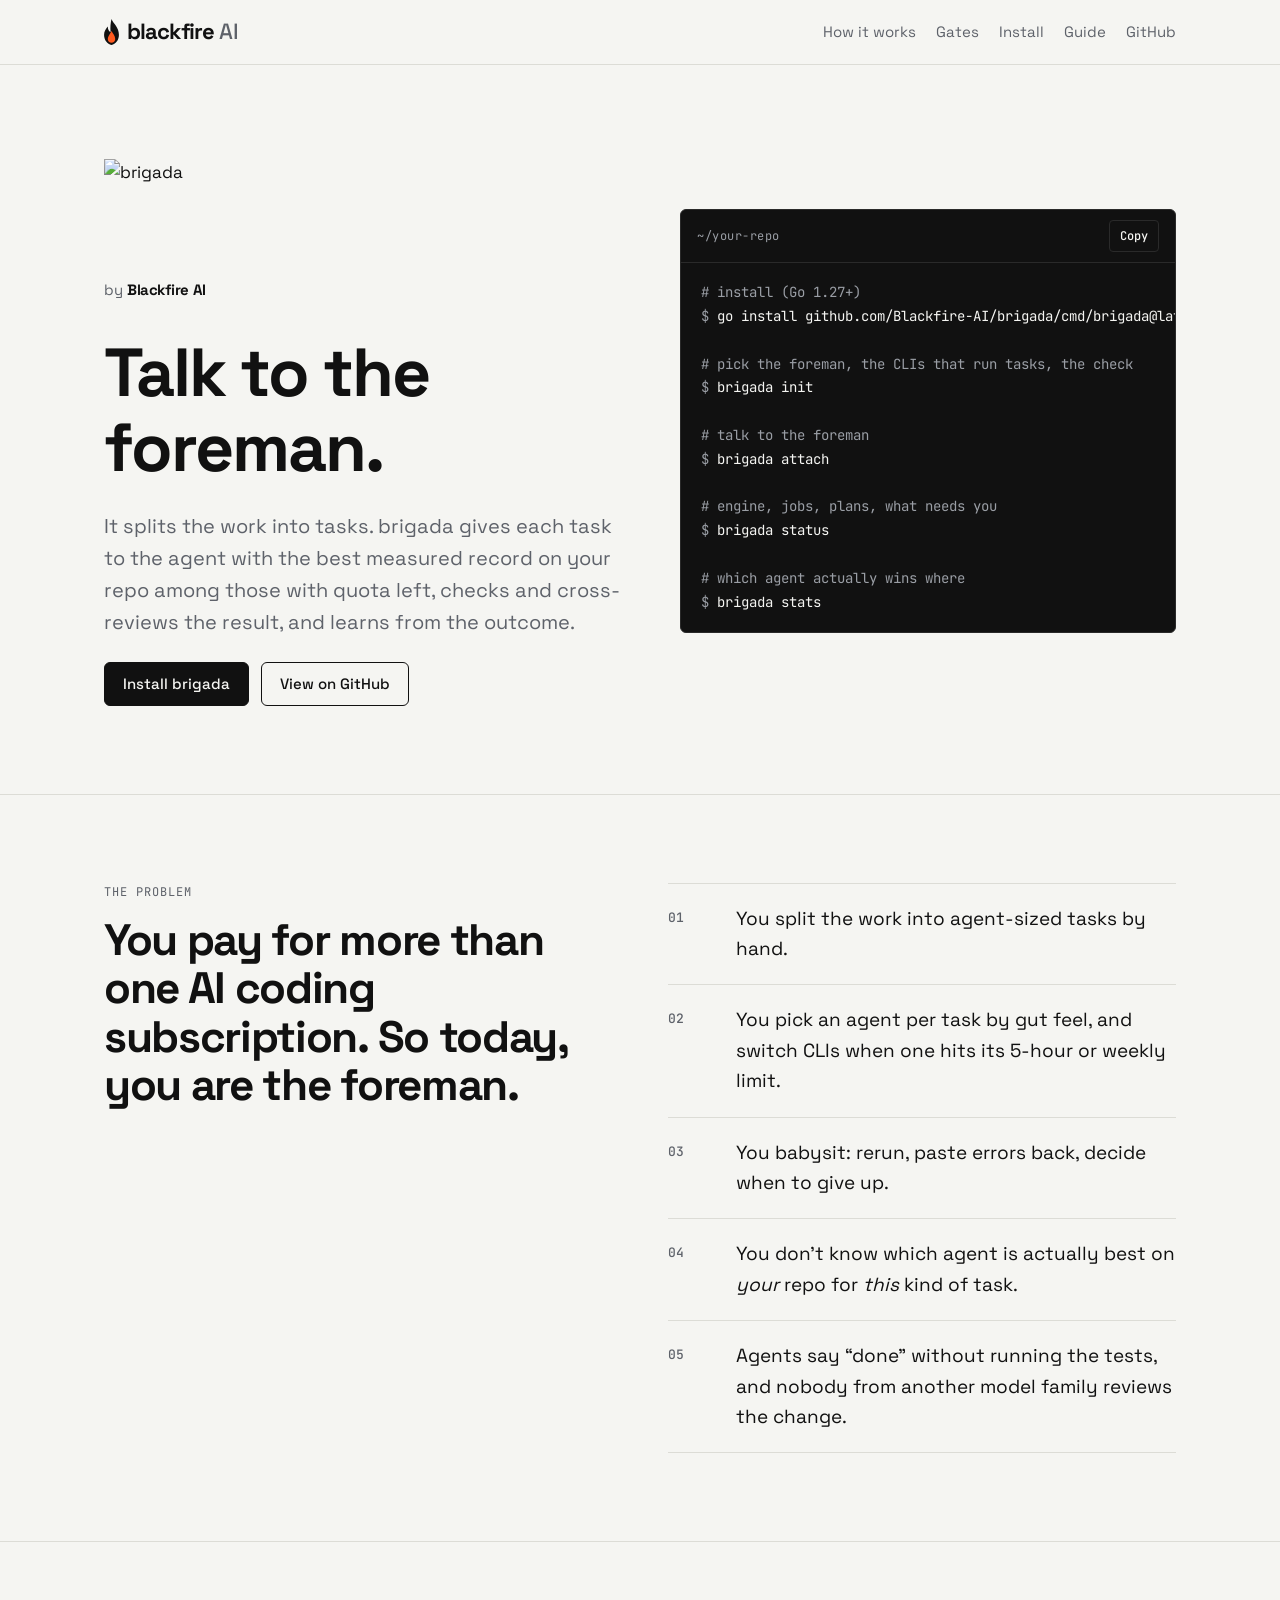
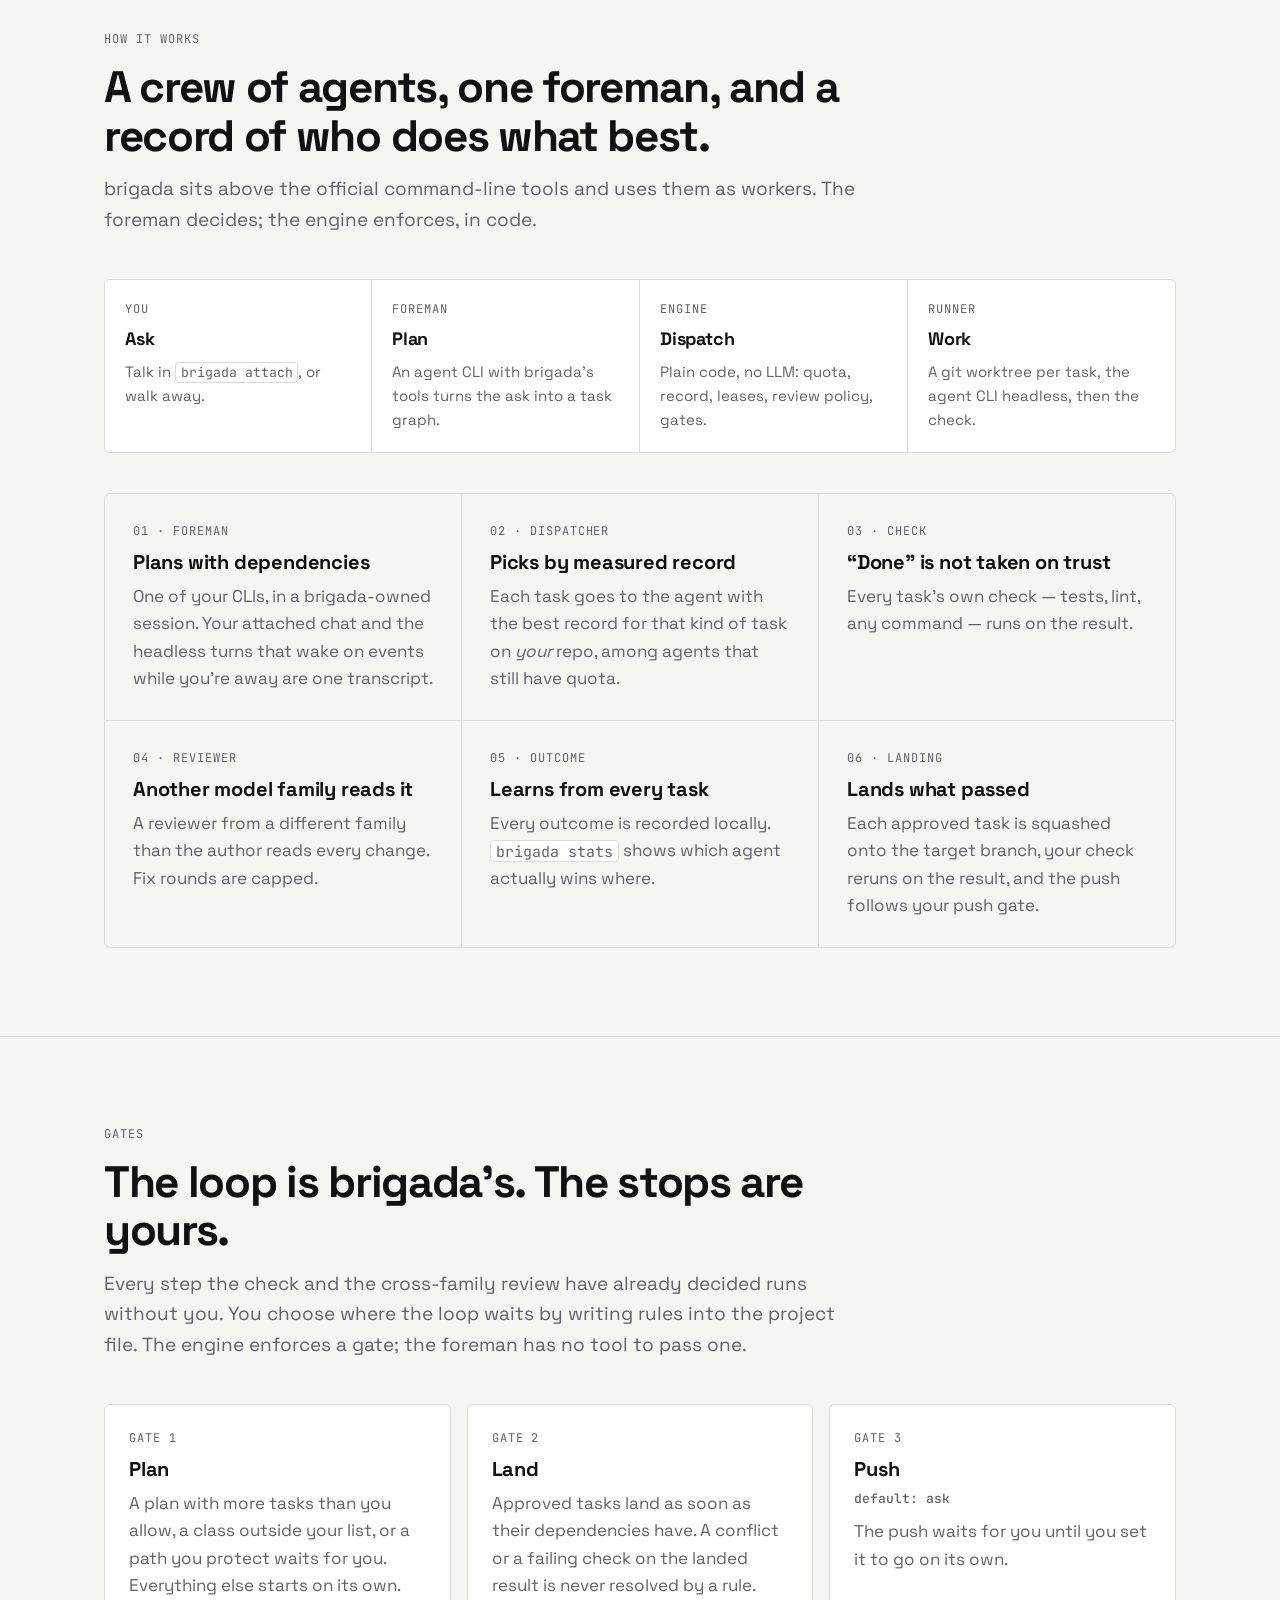
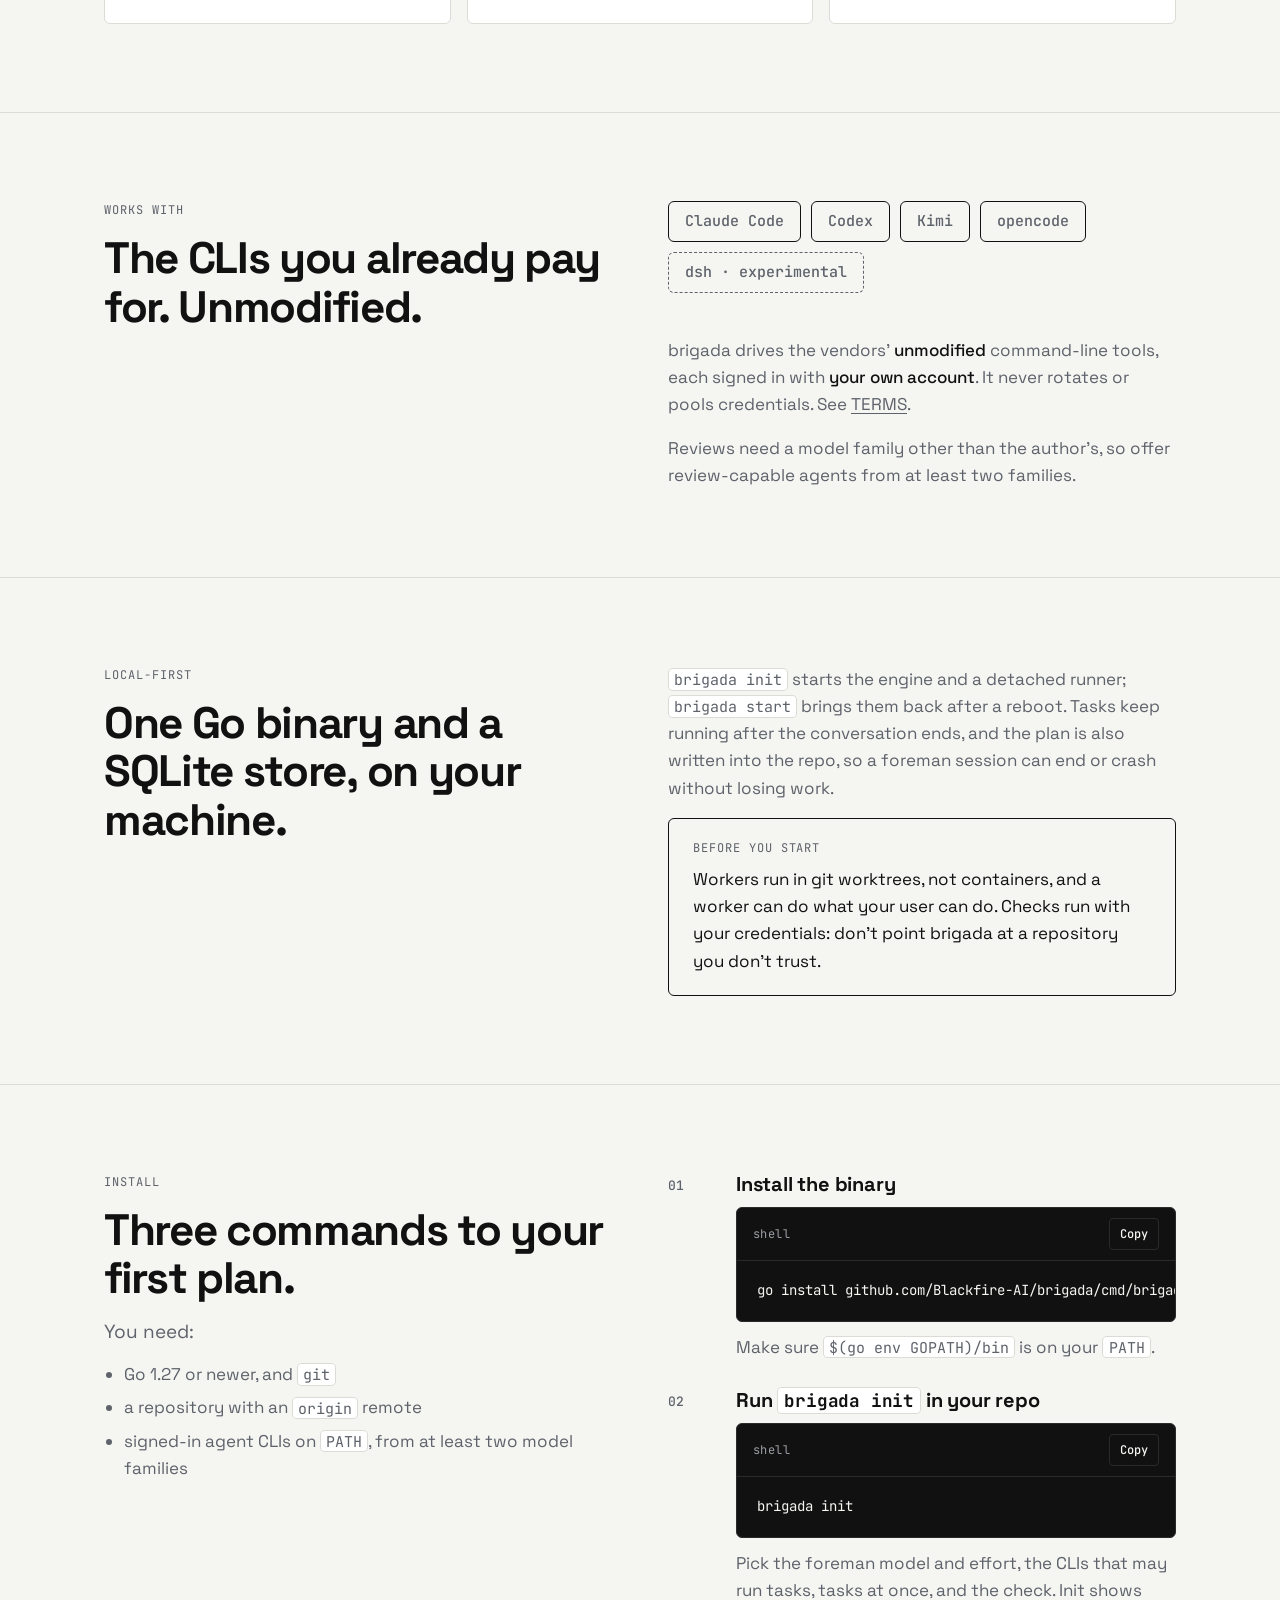
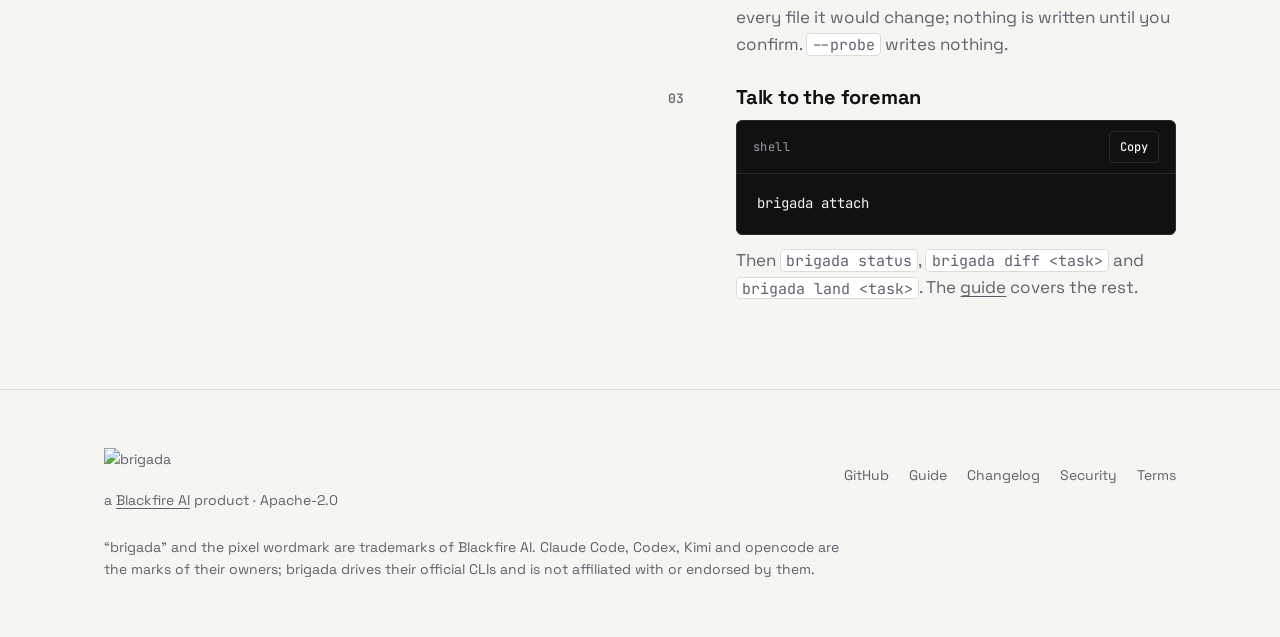
==== brigada/index.html @ 401f6343 "fix: wordmark clear space, shipped-only copy, orange usage notes Co-Authored-By: Claude Opus 5.5 <no" ====
<!doctype html>
<html lang="en">
<head>
<meta charset="utf-8">
<meta name="viewport" content="width=device-width, initial-scale=1">
<title>brigada — talk to the foreman · Blackfire AI</title>
<meta name="description" content="brigada sits above the AI coding CLIs you already pay for. A foreman splits your work into tasks, gives each to the agent with the best record on your repo, checks and cross-reviews the result, and learns from every outcome.">
<link rel="canonical" href="https://blackfire-ai.com/brigada/">
<meta property="og:type" content="website">
<meta property="og:site_name" content="Blackfire AI">
<meta property="og:title" content="brigada — talk to the foreman">
<meta property="og:description" content="One foreman, every AI coding subscription you pay for. Tasks go to the agent with the best measured record on your repo, get checked, cross-reviewed and landed.">
<meta property="og:url" content="https://blackfire-ai.com/brigada/">
<meta name="theme-color" content="#F5F5F2" media="(prefers-color-scheme: light)">
<meta name="theme-color" content="#111111" media="(prefers-color-scheme: dark)">
<link rel="icon" href="/assets/brigada/favicon-32.svg" type="image/svg+xml">
<link rel="apple-touch-icon" href="/assets/brigada/app-icon.svg">
<link rel="preconnect" href="https://fonts.googleapis.com">
<link rel="preconnect" href="https://fonts.gstatic.com" crossorigin>
<link rel="stylesheet" href="https://fonts.googleapis.com/css2?family=JetBrains+Mono:wght@400;500&family=Space+Grotesk:wght@400;500;700&display=swap">
<link rel="stylesheet" href="/assets/site.css">
<link rel="stylesheet" href="/assets/brigada.css">
</head>
<body>
<a class="skip" href="#main">Skip to content</a>

<header class="site-header">
  <div class="wrap">
    <a class="bf-lockup" href="/" aria-label="Blackfire AI home">
      <svg viewBox="16 4 32 56" aria-hidden="true"><path class="flame-body" d="M32 4C36 14 48 22 48 38C48 50 41 58 32 60C23 58 16 50 16 38C16 30 20 25 24 20C24 27 27 31 30 32C29 22 30 12 32 4Z"/><path class="flame-core" d="M32 30C35 36 40 40 40 47C40 52 36.5 55 32 55C27.5 55 24 52 24 47C24 42 28 38 32 30Z"/></svg>
      <span>blackfire <span class="ai">AI</span></span>
    </a>
    <nav class="nav" aria-label="brigada">
      <a class="opt" href="#how">How it works</a>
      <a class="opt" href="#gates">Gates</a>
      <a href="#install">Install</a>
      <a class="opt" href="https://github.com/Blackfire-AI/brigada/blob/main/docs/GUIDE.md">Guide</a>
      <a href="https://github.com/Blackfire-AI/brigada">GitHub</a>
    </nav>
  </div>
</header>

<main id="main">

<section class="hero" aria-labelledby="hero-title">
  <div class="wrap">
    <div class="hero-copy">
      <div class="wordmark">
        <picture>
          <source media="(prefers-color-scheme: dark)" srcset="/assets/brigada/wordmark-on-dark.svg">
          <img src="/assets/brigada/wordmark-on-light.svg" alt="brigada" width="340" height="87">
        </picture>
      </div>
      <a class="endorse" href="/">by <b>Blackfire AI</b></a>
      <h1 id="hero-title">Talk to the foreman.</h1>
      <p class="lead">It splits the work into tasks. brigada gives each task to the agent with the best measured record on your repo among those with quota left, checks and cross-reviews the result, and learns from the outcome.</p>
      <div class="cta">
        <a class="btn btn-solid" href="#install">Install brigada</a>
        <a class="btn" href="https://github.com/Blackfire-AI/brigada">View on GitHub</a>
      </div>
    </div>

    <div class="term" role="group" aria-label="Quick start">
      <div class="term-bar"><span>~/your-repo</span><button class="copy" type="button" data-copy="quickstart">Copy</button></div>
<pre id="quickstart"><span class="c"># install (Go 1.27+)</span>
<span class="p">$ </span>go install github.com/Blackfire-AI/brigada/cmd/brigada@latest

<span class="c"># pick the foreman, the CLIs that run tasks, the check</span>
<span class="p">$ </span>brigada init

<span class="c"># talk to the foreman</span>
<span class="p">$ </span>brigada attach

<span class="c"># engine, jobs, plans, what needs you</span>
<span class="p">$ </span>brigada status

<span class="c"># which agent actually wins where</span>
<span class="p">$ </span>brigada stats</pre>
    </div>
  </div>
</section>

<section class="section" aria-labelledby="pain-title">
  <div class="wrap two">
    <div class="section-head">
      <span class="label">The problem</span>
      <h2 id="pain-title">You pay for more than one AI coding subscription. So today, you are the foreman.</h2>
    </div>
    <ol class="pains">
      <li><span>You split the work into agent-sized tasks by hand.</span></li>
      <li><span>You pick an agent per task by gut feel, and switch CLIs when one hits its 5-hour or weekly limit.</span></li>
      <li><span>You babysit: rerun, paste errors back, decide when to give up.</span></li>
      <li><span>You don’t know which agent is actually best on <em>your</em> repo for <em>this</em> kind of task.</span></li>
      <li><span>Agents say “done” without running the tests, and nobody from another model family reviews the change.</span></li>
    </ol>
  </div>
</section>

<section class="section" id="how" aria-labelledby="how-title">
  <div class="wrap">
    <div class="section-head">
      <span class="label">How it works</span>
      <h2 id="how-title">A crew of agents, one foreman, and a record of who does what best.</h2>
      <p>brigada sits above the official command-line tools and uses them as workers. The foreman decides; the engine enforces, in code.</p>
    </div>

    <div class="flow" aria-label="Architecture">
      <div class="flow-step"><span class="label">You</span><strong>Ask</strong><span>Talk in <code>brigada attach</code>, or walk away.</span></div>
      <div class="flow-step"><span class="label">Foreman</span><strong>Plan</strong><span>An agent CLI with brigada’s tools turns the ask into a task graph.</span></div>
      <div class="flow-step"><span class="label">Engine</span><strong>Dispatch</strong><span>Plain code, no LLM: quota, record, leases, review policy, gates.</span></div>
      <div class="flow-step"><span class="label">Runner</span><strong>Work</strong><span>A git worktree per task, the agent CLI headless, then the check.</span></div>
    </div>

    <div class="grid grid-3">
      <div><span class="label">01 · Foreman</span><h3>Plans with dependencies</h3><p>One of your CLIs, in a brigada-owned session. Your attached chat and the headless turns that wake on events while you’re away are one transcript.</p></div>
      <div><span class="label">02 · Dispatcher</span><h3>Picks by measured record</h3><p>Each task goes to the agent with the best record for that kind of task on <em>your</em> repo, among agents that still have quota.</p></div>
      <div><span class="label">03 · Check</span><h3>“Done” is not taken on trust</h3><p>Every task’s own check — tests, lint, any command — runs on the result.</p></div>
      <div><span class="label">04 · Reviewer</span><h3>Another model family reads it</h3><p>A reviewer from a different family than the author reads every change. Fix rounds are capped.</p></div>
      <div><span class="label">05 · Outcome</span><h3>Learns from every task</h3><p>Every outcome is recorded locally. <code>brigada stats</code> shows which agent actually wins where.</p></div>
      <div><span class="label">06 · Landing</span><h3>Lands what passed</h3><p>Each approved task is squashed onto the target branch, your check reruns on the result, and the push follows your push gate.</p></div>
    </div>
  </div>
</section>

<section class="section" id="gates" aria-labelledby="gates-title">
  <div class="wrap">
    <div class="section-head">
      <span class="label">Gates</span>
      <h2 id="gates-title">The loop is brigada’s. The stops are yours.</h2>
      <p>Every step the check and the cross-family review have already decided runs without you. You choose where the loop waits by writing rules into the project file. The engine enforces a gate; the foreman has no tool to pass one.</p>
    </div>
    <div class="gates">
      <div class="gate"><span class="label">Gate 1</span><h3>Plan</h3><p>A plan with more tasks than you allow, a class outside your list, or a path you protect waits for you. Everything else starts on its own.</p></div>
      <div class="gate"><span class="label">Gate 2</span><h3>Land</h3><p>Approved tasks land as soon as their dependencies have. A conflict or a failing check on the landed result is never resolved by a rule.</p></div>
      <div class="gate"><span class="label">Gate 3</span><h3>Push</h3><p class="default">default: ask</p><p>The push waits for you until you set it to go on its own.</p></div>
    </div>
  </div>
</section>

<section class="section" aria-labelledby="clis-title">
  <div class="wrap two">
    <div class="section-head" style="margin-bottom:0">
      <span class="label">Works with</span>
      <h2 id="clis-title">The CLIs you already pay for. Unmodified.</h2>
    </div>
    <div class="prose">
      <ul class="clis" aria-label="Supported CLIs">
        <li>Claude Code</li>
        <li>Codex</li>
        <li>Kimi</li>
        <li>opencode</li>
        <li class="exp">dsh · experimental</li>
      </ul>
      <p>brigada drives the vendors’ <strong>unmodified</strong> command-line tools, each signed in with <strong>your own account</strong>. It never rotates or pools credentials. See <a href="https://github.com/Blackfire-AI/brigada/blob/main/docs/TERMS.md">TERMS</a>.</p>
      <p>Reviews need a model family other than the author’s, so offer review-capable agents from at least two families.</p>
    </div>
  </div>
</section>

<section class="section" aria-labelledby="local-title">
  <div class="wrap two">
    <div class="section-head" style="margin-bottom:0">
      <span class="label">Local-first</span>
      <h2 id="local-title">One Go binary and a SQLite store, on your machine.</h2>
    </div>
    <div class="prose">
      <p><code>brigada init</code> starts the engine and a detached runner; <code>brigada start</code> brings them back after a reboot. Tasks keep running after the conversation ends, and the plan is also written into the repo, so a foreman session can end or crash without losing work.</p>
      <div class="notice" role="note">
        <span class="label">Before you start</span>
        <p>Workers run in git worktrees, not containers, and a worker can do what your user can do. Checks run with your credentials: don’t point brigada at a repository you don’t trust.</p>
      </div>
    </div>
  </div>
</section>

<section class="section" id="install" aria-labelledby="install-title">
  <div class="wrap two">
    <div class="section-head" style="margin-bottom:0">
      <span class="label">Install</span>
      <h2 id="install-title">Three commands to your first plan.</h2>
      <p>You need:</p>
      <ul class="reqs">
        <li>Go 1.27 or newer, and <code>git</code></li>
        <li>a repository with an <code>origin</code> remote</li>
        <li>signed-in agent CLIs on <code>PATH</code>, from at least two model families</li>
      </ul>
    </div>

    <div class="steps">
      <div class="step"><div>
        <h3>Install the binary</h3>
        <div class="term">
          <div class="term-bar"><span>shell</span><button class="copy" type="button" data-copy="s1">Copy</button></div>
<pre id="s1">go install github.com/Blackfire-AI/brigada/cmd/brigada@latest</pre>
        </div>
        <p>Make sure <code>$(go env GOPATH)/bin</code> is on your <code>PATH</code>.</p>
      </div></div>

      <div class="step"><div>
        <h3>Run <code>brigada init</code> in your repo</h3>
        <div class="term">
          <div class="term-bar"><span>shell</span><button class="copy" type="button" data-copy="s2">Copy</button></div>
<pre id="s2">brigada init</pre>
        </div>
        <p>Pick the foreman model and effort, the CLIs that may run tasks, tasks at once, and the check. Init shows every file it would change; nothing is written until you confirm. <code>--probe</code> writes nothing.</p>
      </div></div>

      <div class="step"><div>
        <h3>Talk to the foreman</h3>
        <div class="term">
          <div class="term-bar"><span>shell</span><button class="copy" type="button" data-copy="s3">Copy</button></div>
<pre id="s3">brigada attach</pre>
        </div>
        <p>Then <code>brigada status</code>, <code>brigada diff &lt;task&gt;</code> and <code>brigada land &lt;task&gt;</code>. The <a href="https://github.com/Blackfire-AI/brigada/blob/main/docs/GUIDE.md">guide</a> covers the rest.</p>
      </div></div>
    </div>
  </div>
</section>

</main>

<footer class="site-footer">
  <div class="wrap">
    <div class="footer-row">
      <div class="footer-mark">
        <picture>
          <source media="(prefers-color-scheme: dark)" srcset="/assets/brigada/wordmark-on-dark.svg">
          <img src="/assets/brigada/wordmark-on-light.svg" alt="brigada" width="120" height="31">
        </picture>
        <span>a <a href="/">Blackfire AI</a> product · Apache-2.0</span>
      </div>
      <nav class="footer-links" aria-label="Footer">
        <a href="https://github.com/Blackfire-AI/brigada">GitHub</a>
        <a href="https://github.com/Blackfire-AI/brigada/blob/main/docs/GUIDE.md">Guide</a>
        <a href="https://github.com/Blackfire-AI/brigada/blob/main/CHANGELOG.md">Changelog</a>
        <a href="https://github.com/Blackfire-AI/brigada/blob/main/SECURITY.md">Security</a>
        <a href="https://github.com/Blackfire-AI/brigada/blob/main/docs/TERMS.md">Terms</a>
      </nav>
    </div>
    <p class="fine">“brigada” and the pixel wordmark are trademarks of Blackfire AI. Claude Code, Codex, Kimi and opencode are the marks of their owners; brigada drives their official CLIs and is not affiliated with or endorsed by them.</p>
  </div>
</footer>

<script src="/assets/site.js" defer></script>
</body>
</html>
---- assets/site.css ----
/* Blackfire AI site. Palette from the brigada brand tokens (docs/brand/tokens.json
   in Blackfire-AI/brigada): Ink, Paper, Hi-vis, Steel. Hi-vis appears only in the
   brigada foreman cell and the core of the Blackfire flame; never as an accent. */

:root {
  --ink: #111111;
  --paper: #F5F5F2;
  --hivis: #FF5A1F;
  --steel: #5E626A;

  --bg: var(--paper);
  --surface: #FFFFFF;
  --fg: var(--ink);
  --muted: var(--steel);
  --line: #DCDCD6;
  --term-bg: #111111;
  --term-fg: #F5F5F2;
  --term-muted: #9A9EA5;
  --term-line: #2A2A2A;

  --sans: "Space Grotesk", system-ui, -apple-system, "Segoe UI", sans-serif;
  --mono: "JetBrains Mono", ui-monospace, SFMono-Regular, Menlo, monospace;
  --wrap: 1120px;
  --gutter: 24px;
  --r: 6px;

  color-scheme: light dark;
}

@media (prefers-color-scheme: dark) {
  :root {
    --bg: #111111;
    --surface: #191919;
    --fg: #F5F5F2;
    --muted: #A3A7AE;
    --line: #2C2C2C;
    --term-bg: #0A0A0A;
    --term-line: #2C2C2C;
  }
}

*, *::before, *::after { box-sizing: border-box; }

html { -webkit-text-size-adjust: 100%; scroll-behavior: smooth; }
@media (prefers-reduced-motion: reduce) { html { scroll-behavior: auto; } }

body {
  margin: 0;
  background: var(--bg);
  color: var(--fg);
  font: 400 17px/1.6 var(--sans);
  -webkit-font-smoothing: antialiased;
}

img, svg { display: block; max-width: 100%; }

a { color: inherit; text-underline-offset: 3px; text-decoration-thickness: 1px; }
a:hover { text-decoration-thickness: 2px; }

:focus-visible { outline: 2px solid var(--fg); outline-offset: 3px; border-radius: 2px; }

code, pre, kbd { font-family: var(--mono); font-size: 0.88em; }
:not(pre) > code {
  background: var(--surface);
  border: 1px solid var(--line);
  border-radius: 4px;
  padding: 0.05em 0.35em;
}

h1, h2, h3 { line-height: 1.1; letter-spacing: -0.03em; margin: 0; font-weight: 700; }
h1 { font-size: clamp(40px, 6vw, 68px); }
h2 { font-size: clamp(30px, 4vw, 44px); }
h3 { font-size: 20px; letter-spacing: -0.01em; }
p { margin: 0; }

.wrap { max-width: var(--wrap); margin: 0 auto; padding: 0 var(--gutter); }

.skip {
  position: absolute; left: -9999px; top: 8px;
  background: var(--fg); color: var(--bg); padding: 8px 12px; z-index: 10;
}
.skip:focus { left: 8px; }

.label {
  font-family: var(--mono);
  font-size: 12px;
  letter-spacing: 0.08em;
  text-transform: uppercase;
  color: var(--muted);
}

/* Header */

.site-header { border-bottom: 1px solid var(--line); }
.site-header .wrap {
  display: flex; align-items: center; justify-content: space-between;
  gap: 16px; min-height: 64px; flex-wrap: wrap;
}

.bf-lockup {
  display: inline-flex; align-items: center; gap: 8px;
  text-decoration: none; font-weight: 700; font-size: 22px; letter-spacing: -0.04em;
  min-height: 44px;
}
.bf-lockup svg { width: 15px; height: 26px; flex: none; }
.bf-lockup .ai { font-weight: 500; color: var(--muted); letter-spacing: -0.01em; }

.flame-body { fill: currentColor; }
.flame-core { fill: var(--hivis); }

.nav { display: flex; gap: 4px 20px; flex-wrap: wrap; align-items: center; font-size: 15px; }
.nav a { text-decoration: none; color: var(--muted); padding: 10px 0; }
.nav a:hover { color: var(--fg); text-decoration: underline; }
@media (max-width: 600px) { .nav a.opt { display: none; } .nav { gap: 4px 16px; } }

/* Buttons */

.btn {
  display: inline-flex; align-items: center; justify-content: center; gap: 8px;
  min-height: 44px; padding: 0 18px;
  border-radius: var(--r); border: 1px solid var(--fg);
  font: 500 15px/1 var(--sans); text-decoration: none; cursor: pointer;
  background: transparent; color: var(--fg);
}
.btn:hover { text-decoration: none; background: var(--surface); }
.btn-solid { background: var(--fg); color: var(--bg); }
.btn-solid:hover { background: var(--fg); opacity: 0.88; }
.btn svg { width: 18px; height: 18px; }

/* Sections */

.section { padding: 88px 0; border-top: 1px solid var(--line); }
.section-head { display: grid; gap: 14px; max-width: 760px; margin-bottom: 44px; }
.section-head p { color: var(--muted); font-size: 19px; }

.grid { display: grid; gap: 1px; background: var(--line); border: 1px solid var(--line); border-radius: var(--r); overflow: hidden; }
.grid > * { background: var(--bg); padding: 28px; display: grid; gap: 10px; align-content: start; }
.grid-2 { grid-template-columns: repeat(2, 1fr); }
.grid-3 { grid-template-columns: repeat(3, 1fr); }
.grid p { color: var(--muted); }
@media (max-width: 860px) { .grid-3 { grid-template-columns: 1fr 1fr; } }
@media (max-width: 600px) { .grid-2, .grid-3 { grid-template-columns: 1fr; } }

/* Terminal */

.term {
  background: var(--term-bg); color: var(--term-fg);
  border: 1px solid var(--term-line); border-radius: var(--r);
  font-family: var(--mono); font-size: 14px; line-height: 1.7;
  overflow: hidden; min-width: 0;
}
.term-bar {
  display: flex; align-items: center; justify-content: space-between; gap: 12px;
  padding: 10px 16px; border-bottom: 1px solid var(--term-line);
  color: var(--term-muted); font-size: 12px; letter-spacing: 0.04em;
}
.term pre { margin: 0; padding: 18px 20px; overflow-x: auto; font-size: inherit; }
.term .c { color: var(--term-muted); }
.term .p { color: var(--term-muted); user-select: none; }

.copy {
  font: 500 12px/1 var(--mono); color: var(--term-fg);
  background: transparent; border: 1px solid var(--term-line); border-radius: 4px;
  min-height: 32px; padding: 0 10px; cursor: pointer;
}
.copy:hover { border-color: var(--term-muted); }

/* Footer */

.site-footer { border-top: 1px solid var(--line); padding: 48px 0 56px; color: var(--muted); font-size: 14px; }
.site-footer .wrap { display: grid; gap: 24px; }
.footer-row { display: flex; flex-wrap: wrap; gap: 12px 28px; align-items: center; justify-content: space-between; }
.footer-links { display: flex; flex-wrap: wrap; gap: 4px 20px; }
.footer-links a { text-decoration: none; padding: 8px 0; }
.footer-links a:hover { color: var(--fg); text-decoration: underline; }
.fine { max-width: 760px; }
---- assets/brigada.css ----
/* /brigada/ page. The wordmark SVGs are the brand files, unmodified. */

.hero { padding: 72px 0 88px; }
.hero .wrap { display: grid; grid-template-columns: 1.05fr 1fr; gap: 56px; align-items: center; }
@media (max-width: 920px) { .hero .wrap { grid-template-columns: 1fr; gap: 44px; } }

.hero-copy { display: grid; gap: 24px; min-width: 0; }
.hero-copy .lead { font-size: 20px; color: var(--muted); max-width: 560px; }

/* Clear space around the wordmark: two cells on every side (README, Usage). */
.wordmark { padding: 22px 0; }
.wordmark img { width: 340px; height: auto; }
@media (max-width: 420px) { .wordmark img { width: 260px; } }

/* Endorsed lockup: typeset "by Blackfire AI" set apart from the pixel wordmark. */
.endorse {
  justify-self: start; margin-top: -24px; padding: 10px 0;
  font-size: 15px; color: var(--muted); text-decoration: none;
}
.endorse b { color: var(--fg); font-weight: 700; letter-spacing: -0.03em; }
.endorse:hover b { text-decoration: underline; }

.cta { display: flex; flex-wrap: wrap; gap: 12px; }

/* Pain list */

.pains { list-style: none; margin: 0; padding: 0; counter-reset: pain; display: grid; gap: 0; border-top: 1px solid var(--line); }
.pains li {
  counter-increment: pain; display: grid; grid-template-columns: 56px 1fr; gap: 12px;
  padding: 20px 0; border-bottom: 1px solid var(--line); font-size: 19px;
}
.pains li::before { content: "0" counter(pain); font: 500 13px/2.1 var(--mono); color: var(--muted); }

/* Architecture strip */

.flow { display: grid; grid-template-columns: repeat(4, 1fr); gap: 0; margin-bottom: 40px; }
.flow-step {
  border: 1px solid var(--line); background: var(--surface); padding: 20px; display: grid; gap: 6px; align-content: start;
}
.flow-step + .flow-step { border-left: 0; }
.flow-step:first-child { border-radius: var(--r) 0 0 var(--r); }
.flow-step:last-child { border-radius: 0 var(--r) var(--r) 0; }
.flow-step strong { font-size: 18px; letter-spacing: -0.01em; }
.flow-step span:not(.label) { color: var(--muted); font-size: 15px; }
.flow-step .label { color: var(--muted); }
@media (max-width: 860px) {
  .flow { grid-template-columns: 1fr; }
  .flow-step + .flow-step { border-left: 1px solid var(--line); border-top: 0; }
  .flow-step:first-child { border-radius: var(--r) var(--r) 0 0; }
  .flow-step:last-child { border-radius: 0 0 var(--r) var(--r); }
}

/* Gates */

.gates { display: grid; grid-template-columns: repeat(3, 1fr); gap: 16px; }
@media (max-width: 760px) { .gates { grid-template-columns: 1fr; } }
.gate { border: 1px solid var(--line); border-radius: var(--r); padding: 24px; display: grid; gap: 10px; align-content: start; background: var(--surface); }
.gate .default { font: 500 13px/1.4 var(--mono); }
.gate p { color: var(--muted); }

/* CLIs */

.clis { display: flex; flex-wrap: wrap; gap: 10px; margin: 0 0 28px; padding: 0; list-style: none; }
.clis li {
  font: 500 15px/1 var(--mono); border: 1px solid var(--fg); border-radius: var(--r);
  padding: 12px 16px;
}
.clis li.exp { border-style: dashed; border-color: var(--muted); color: var(--muted); }

.two { display: grid; grid-template-columns: 1fr 1fr; gap: 56px; align-items: start; }
@media (max-width: 860px) { .two { grid-template-columns: 1fr; gap: 32px; } }
.prose { display: grid; gap: 16px; color: var(--muted); }
.prose strong { color: var(--fg); font-weight: 500; }

.notice {
  border: 1px solid var(--fg); border-radius: var(--r); padding: 20px 24px; display: grid; gap: 8px;
}
.notice p { color: var(--fg); }

/* Install */

.steps { display: grid; gap: 28px; counter-reset: step; }
.step { display: grid; grid-template-columns: 56px 1fr; gap: 12px; min-width: 0; }
.step::before { counter-increment: step; content: "0" counter(step); font: 500 13px/2 var(--mono); color: var(--muted); }
.step > div { display: grid; gap: 12px; min-width: 0; }
.step p { color: var(--muted); }

.reqs { margin: 0; padding-left: 20px; color: var(--muted); display: grid; gap: 6px; }

.footer-mark img { width: 120px; height: auto; margin: 10px 0; }

@media (max-width: 600px) {
  .pains li, .step { grid-template-columns: 32px 1fr; }
  .section { padding: 64px 0; }
}
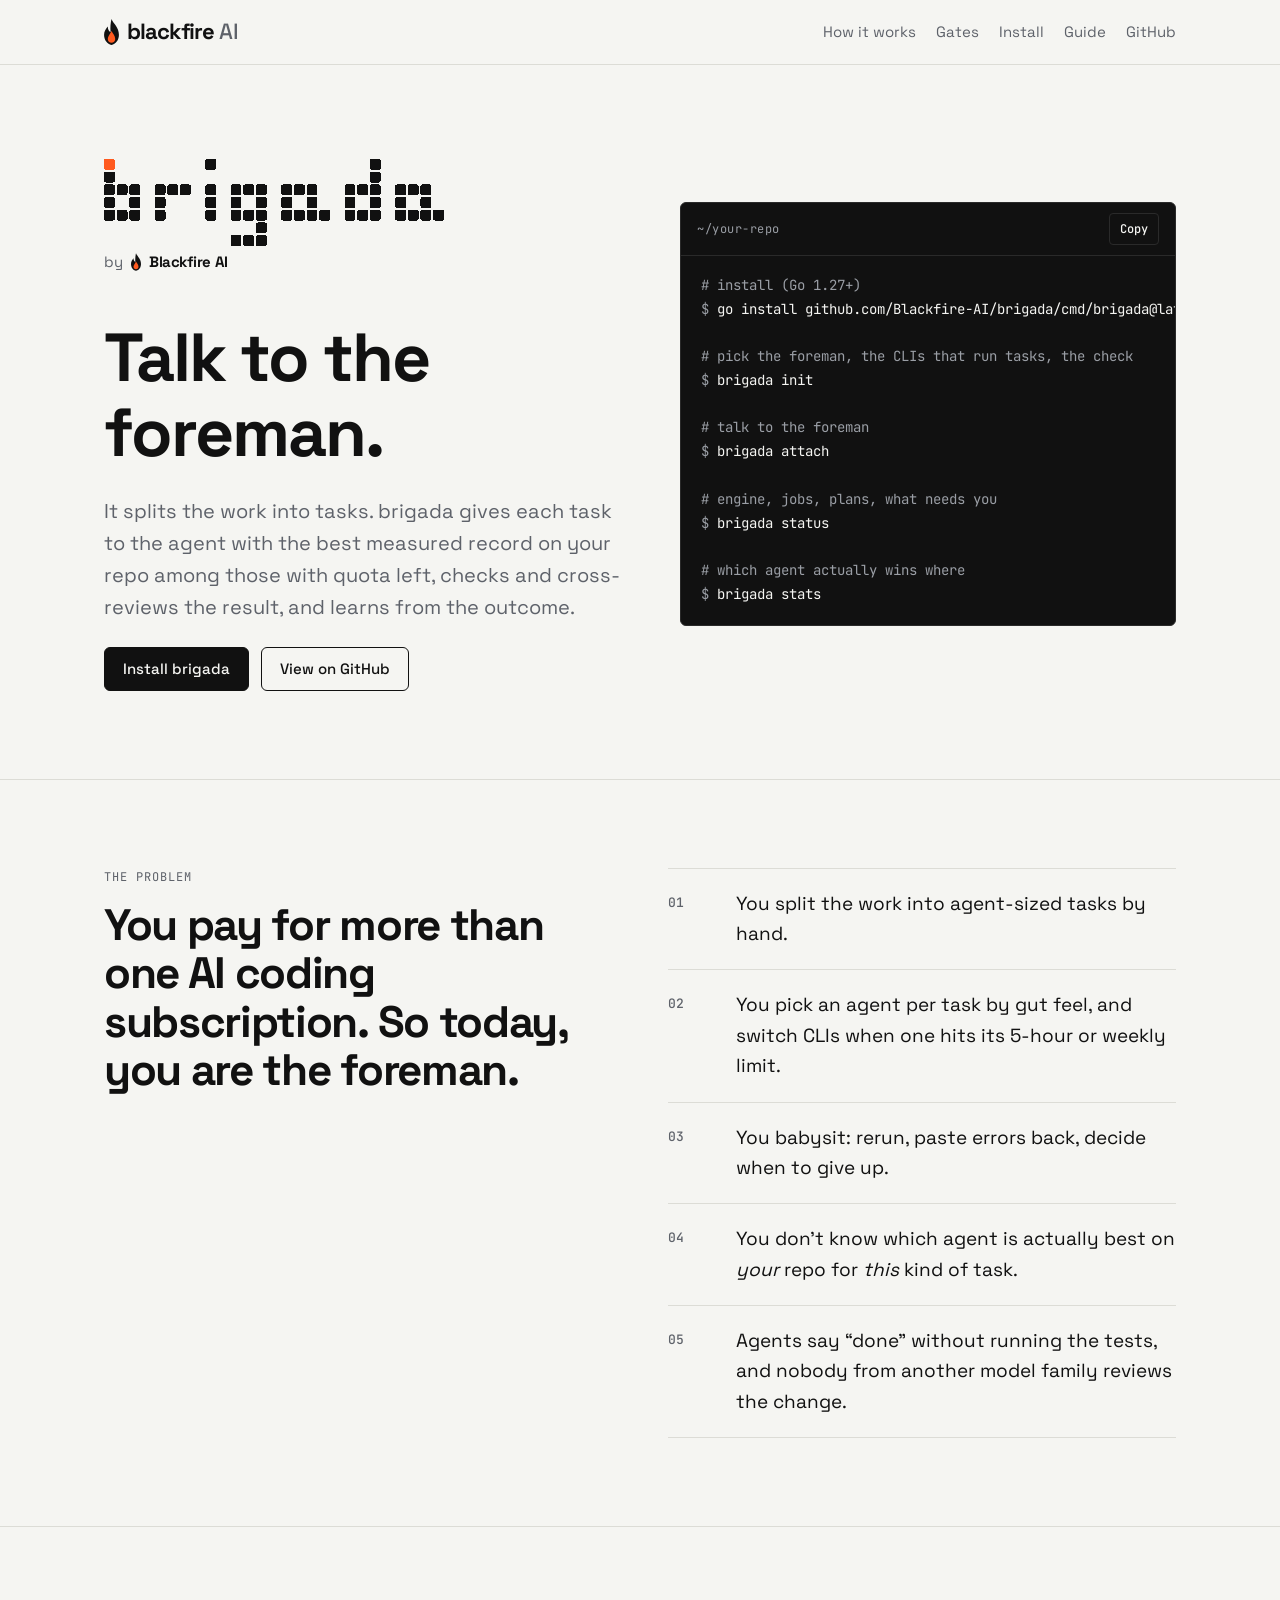
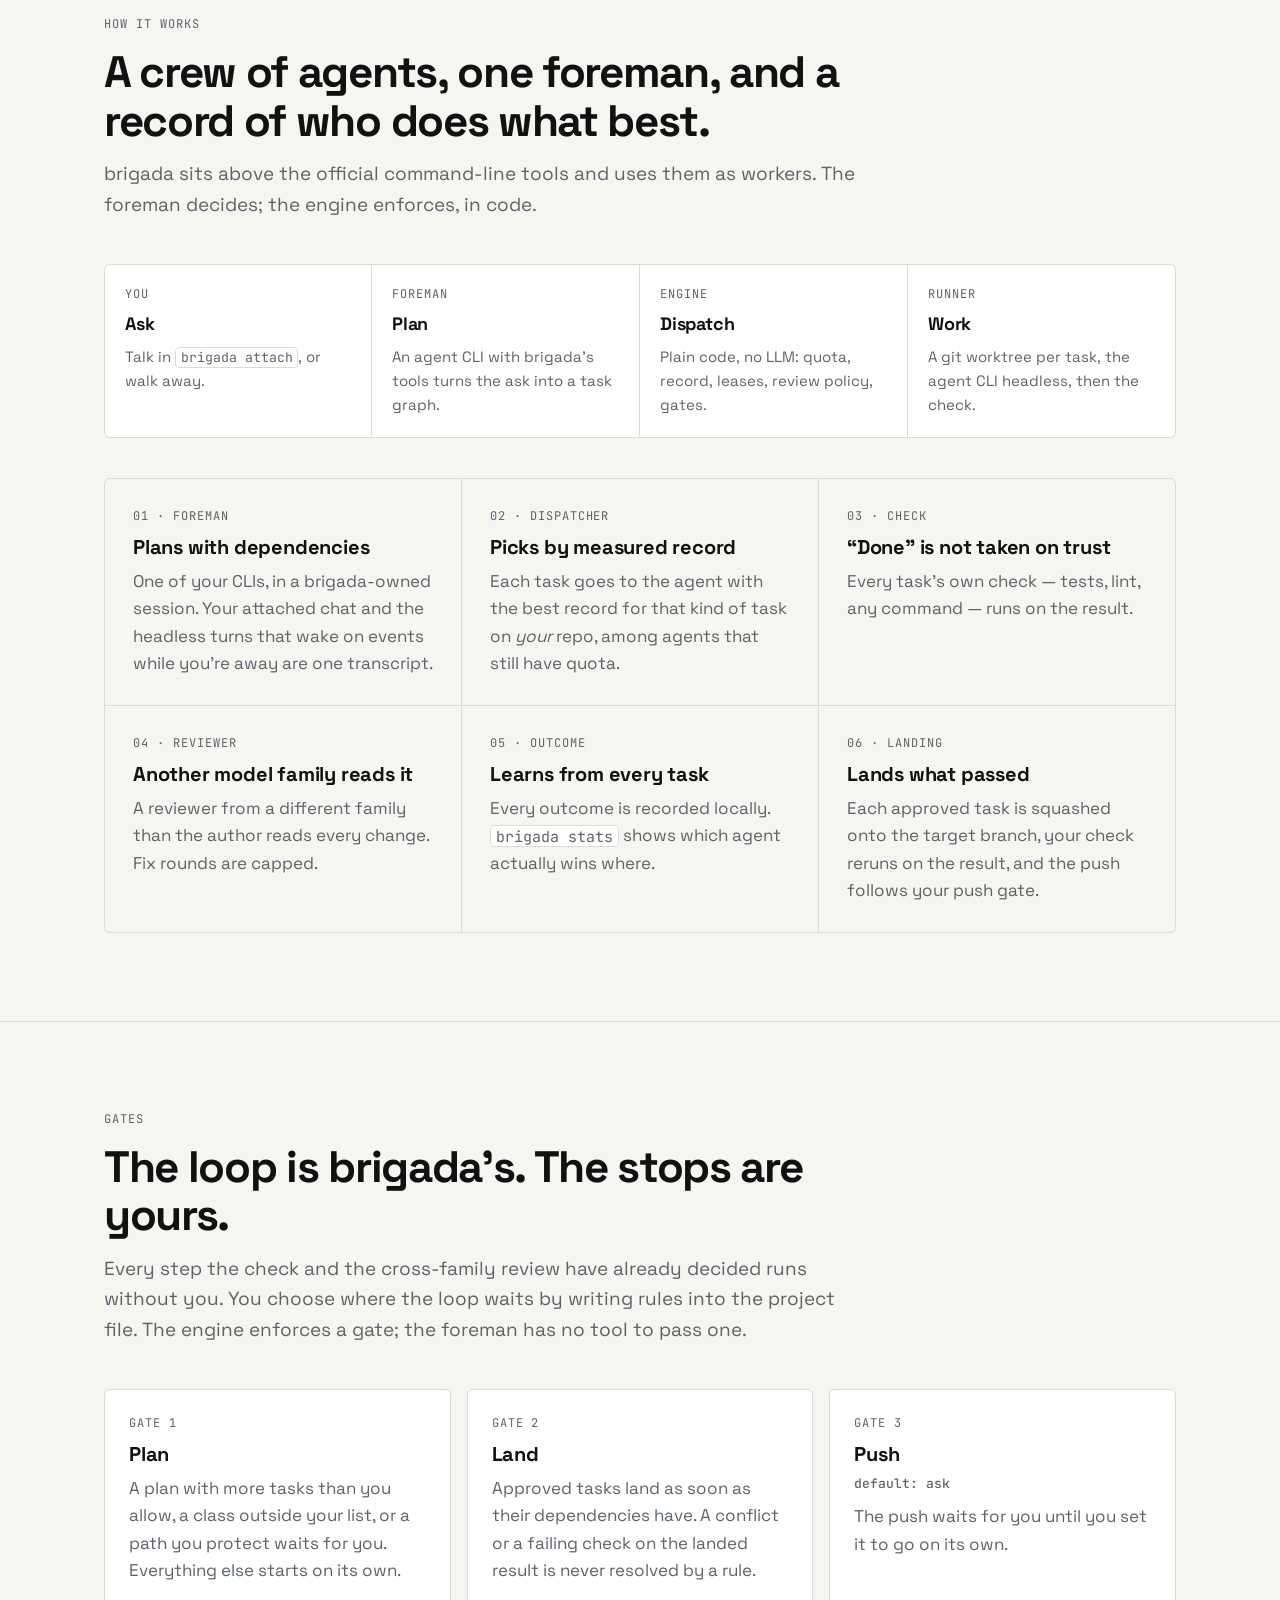
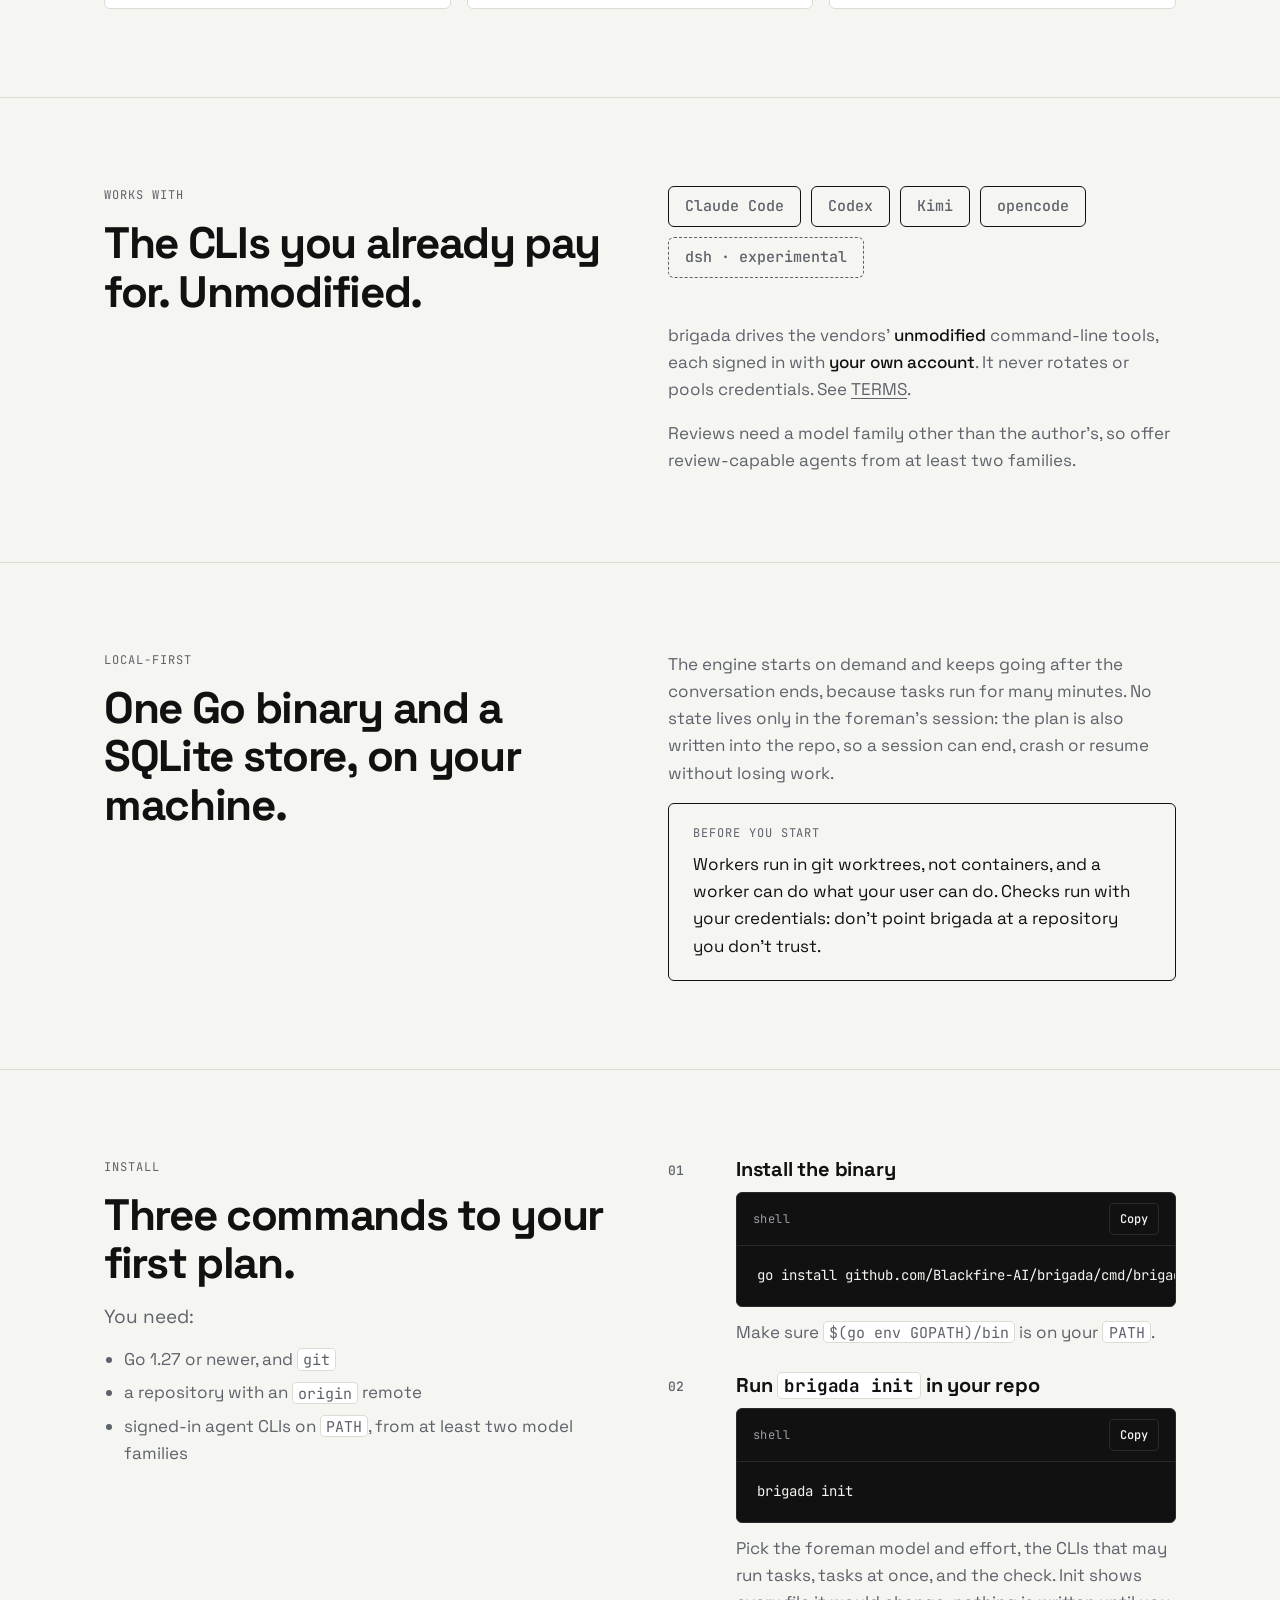
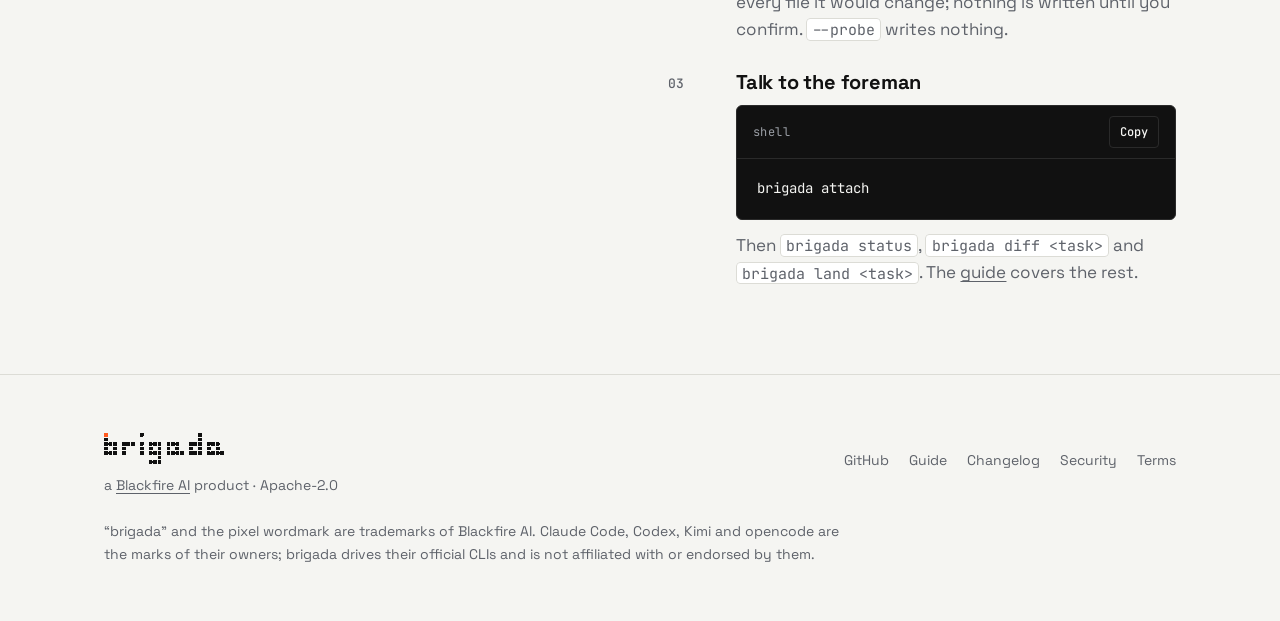
==== commit a678aaf4: "feat: Blackfire AI home and brigada landing page Static site for blackfire-ai.com on GitHub Pages. T" ====
--- a/brigada/index.html
+++ b/brigada/index.html
@@ -50,8 +50,10 @@
           <source media="(prefers-color-scheme: dark)" srcset="/assets/brigada/wordmark-on-dark.svg">
           <img src="/assets/brigada/wordmark-on-light.svg" alt="brigada" width="340" height="87">
         </picture>
-      </div>
-      <a class="endorse" href="/">by <b>Blackfire AI</b></a>
+        <a class="endorse" href="/">by
+          <svg viewBox="16 4 32 56" aria-hidden="true"><path class="flame-body" d="M32 4C36 14 48 22 48 38C48 50 41 58 32 60C23 58 16 50 16 38C16 30 20 25 24 20C24 27 27 31 30 32C29 22 30 12 32 4Z"/><path class="flame-core" d="M32 30C35 36 40 40 40 47C40 52 36.5 55 32 55C27.5 55 24 52 24 47C24 42 28 38 32 30Z"/></svg>
+          <b>Blackfire AI</b></a>
+      </div>
       <h1 id="hero-title">Talk to the foreman.</h1>
       <p class="lead">It splits the work into tasks. brigada gives each task to the agent with the best measured record on your repo among those with quota left, checks and cross-reviews the result, and learns from the outcome.</p>
       <div class="cta">
@@ -164,7 +166,7 @@
       <h2 id="local-title">One Go binary and a SQLite store, on your machine.</h2>
     </div>
     <div class="prose">
-      <p><code>brigada init</code> starts the engine and a detached runner; <code>brigada start</code> brings them back after a reboot. Tasks keep running after the conversation ends, and the plan is also written into the repo, so a foreman session can end or crash without losing work.</p>
+      <p>The engine starts on demand and keeps going after the conversation ends, because tasks run for many minutes. No state lives only in the foreman’s session: the plan is also written into the repo, so a session can end, crash or resume without losing work.</p>
       <div class="notice" role="note">
         <span class="label">Before you start</span>
         <p>Workers run in git worktrees, not containers, and a worker can do what your user can do. Checks run with your credentials: don’t point brigada at a repository you don’t trust.</p>
--- a/assets/site.css
+++ b/assets/site.css
@@ -1,6 +1,6 @@
 /* Blackfire AI site. Palette from the brigada brand tokens (docs/brand/tokens.json
-   in Blackfire-AI/brigada): Ink, Paper, Hi-vis, Steel. Hi-vis appears only in the
-   brigada foreman cell and the core of the Blackfire flame; never as an accent. */
+   in Blackfire-AI/brigada): Ink, Paper, Hi-vis, Steel. On brigada pages hi-vis
+   belongs to the foreman cell only, so no CSS here uses it on /brigada/. */
 
 :root {
   --ink: #111111;
--- a/assets/brigada.css
+++ b/assets/brigada.css
@@ -14,9 +14,10 @@
 
 /* Endorsed lockup: typeset "by Blackfire AI" set apart from the pixel wordmark. */
 .endorse {
-  justify-self: start; margin-top: -24px; padding: 10px 0;
+  display: inline-flex; align-items: center; gap: 8px; margin-top: 4px;
   font-size: 15px; color: var(--muted); text-decoration: none;
 }
+.endorse svg { width: 10px; height: 18px; color: var(--fg); }
 .endorse b { color: var(--fg); font-weight: 700; letter-spacing: -0.03em; }
 .endorse:hover b { text-decoration: underline; }
 
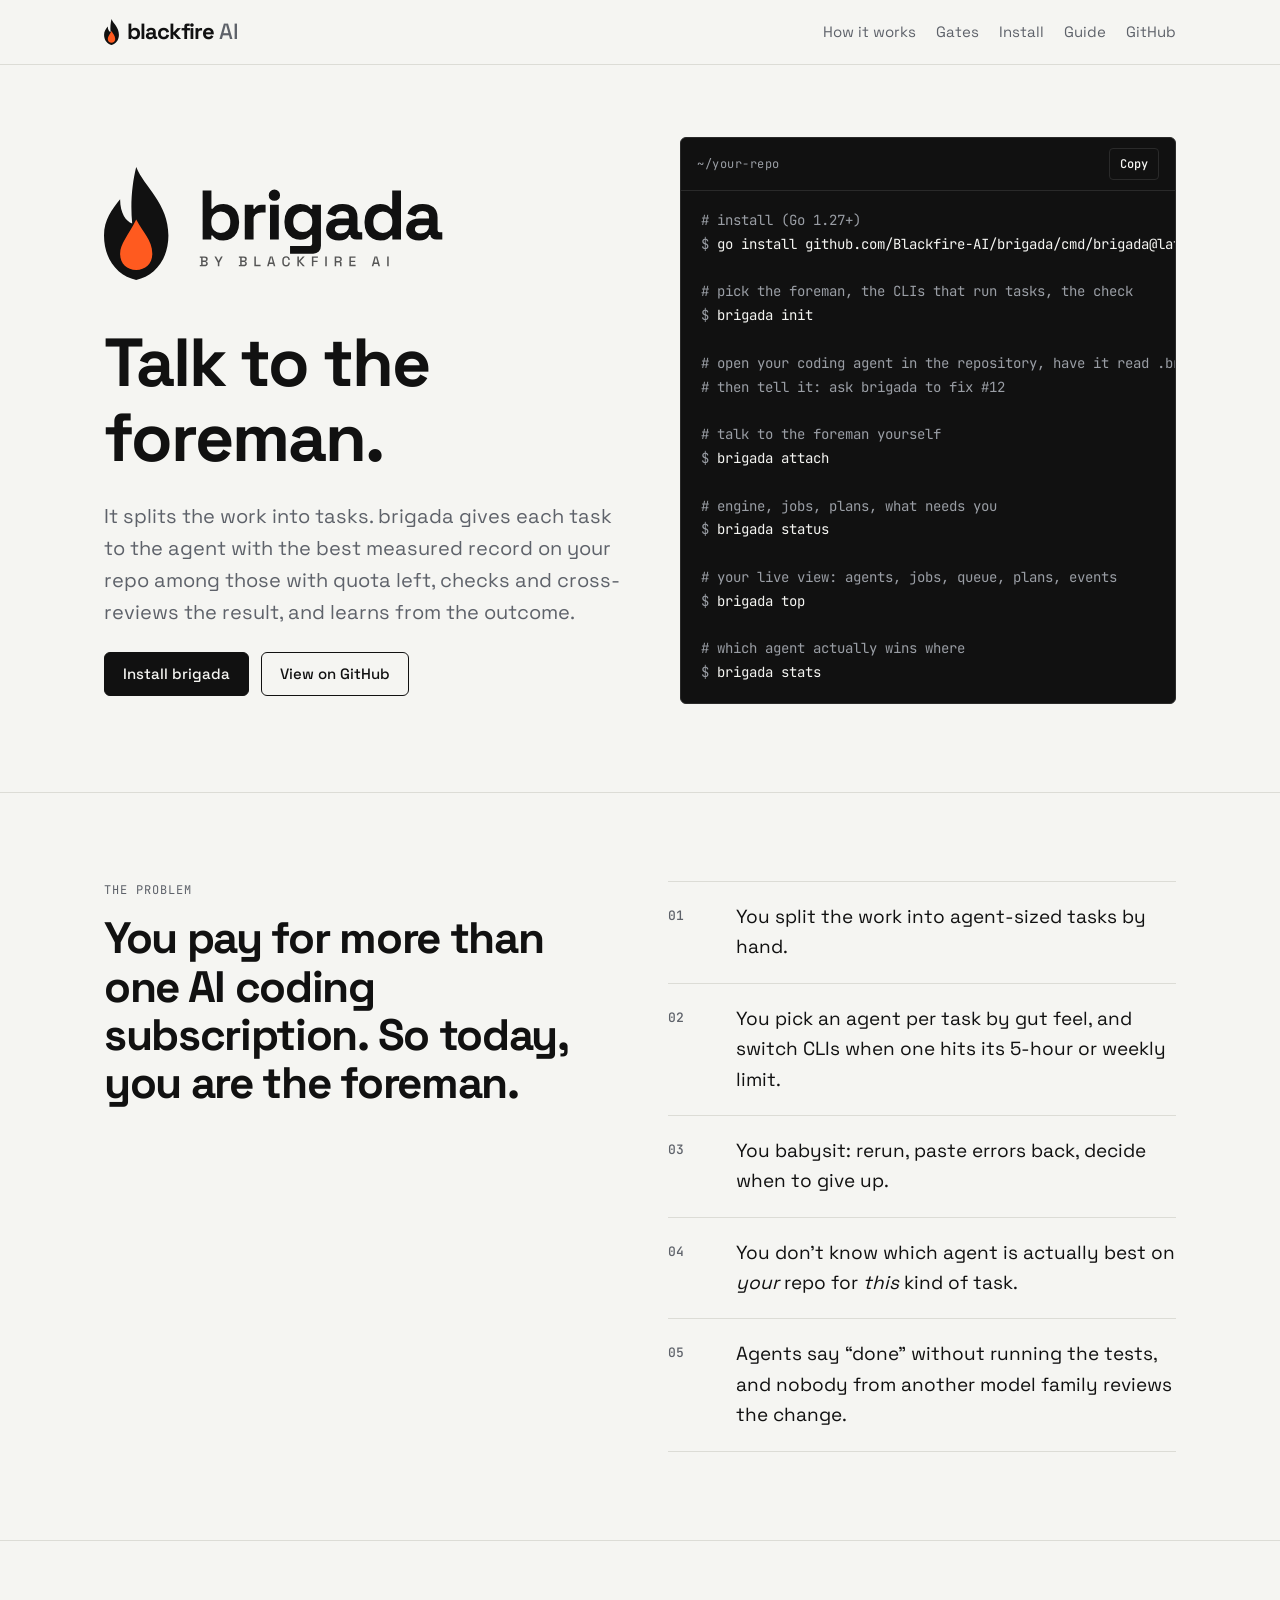
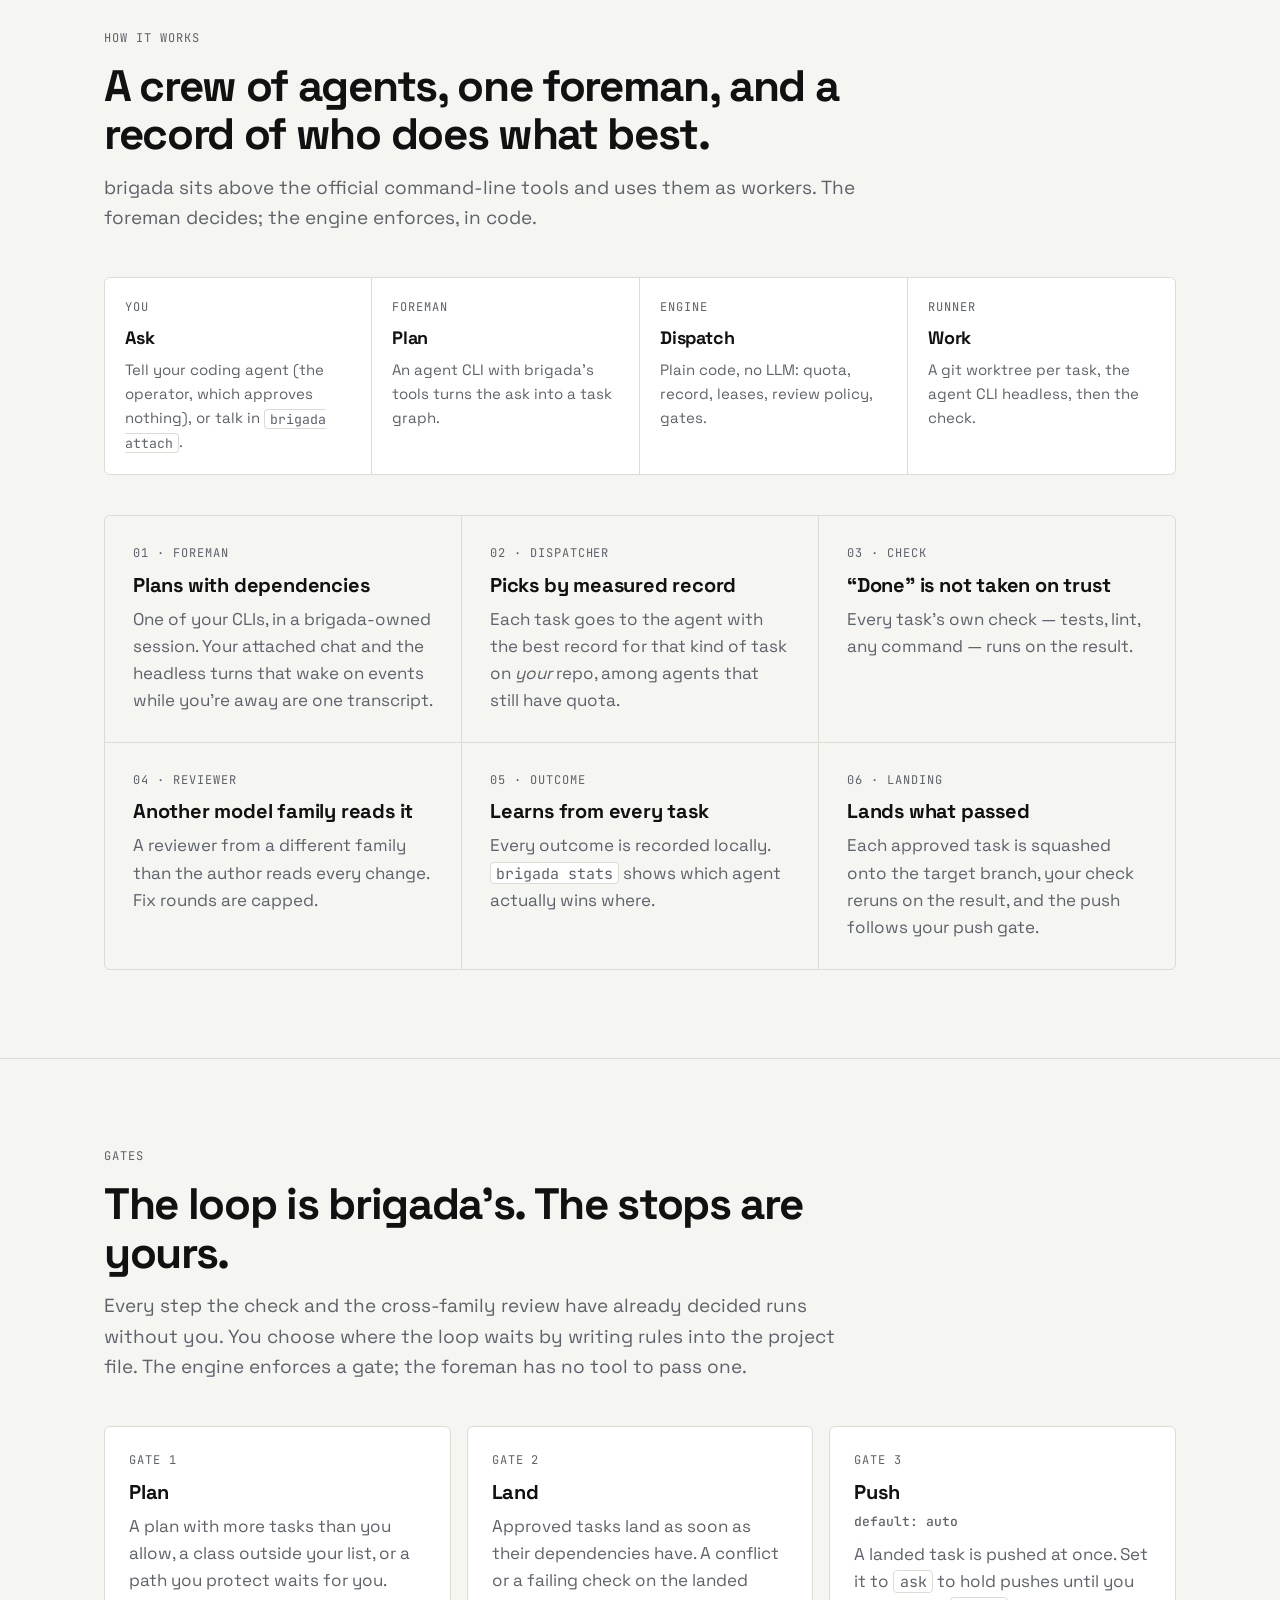
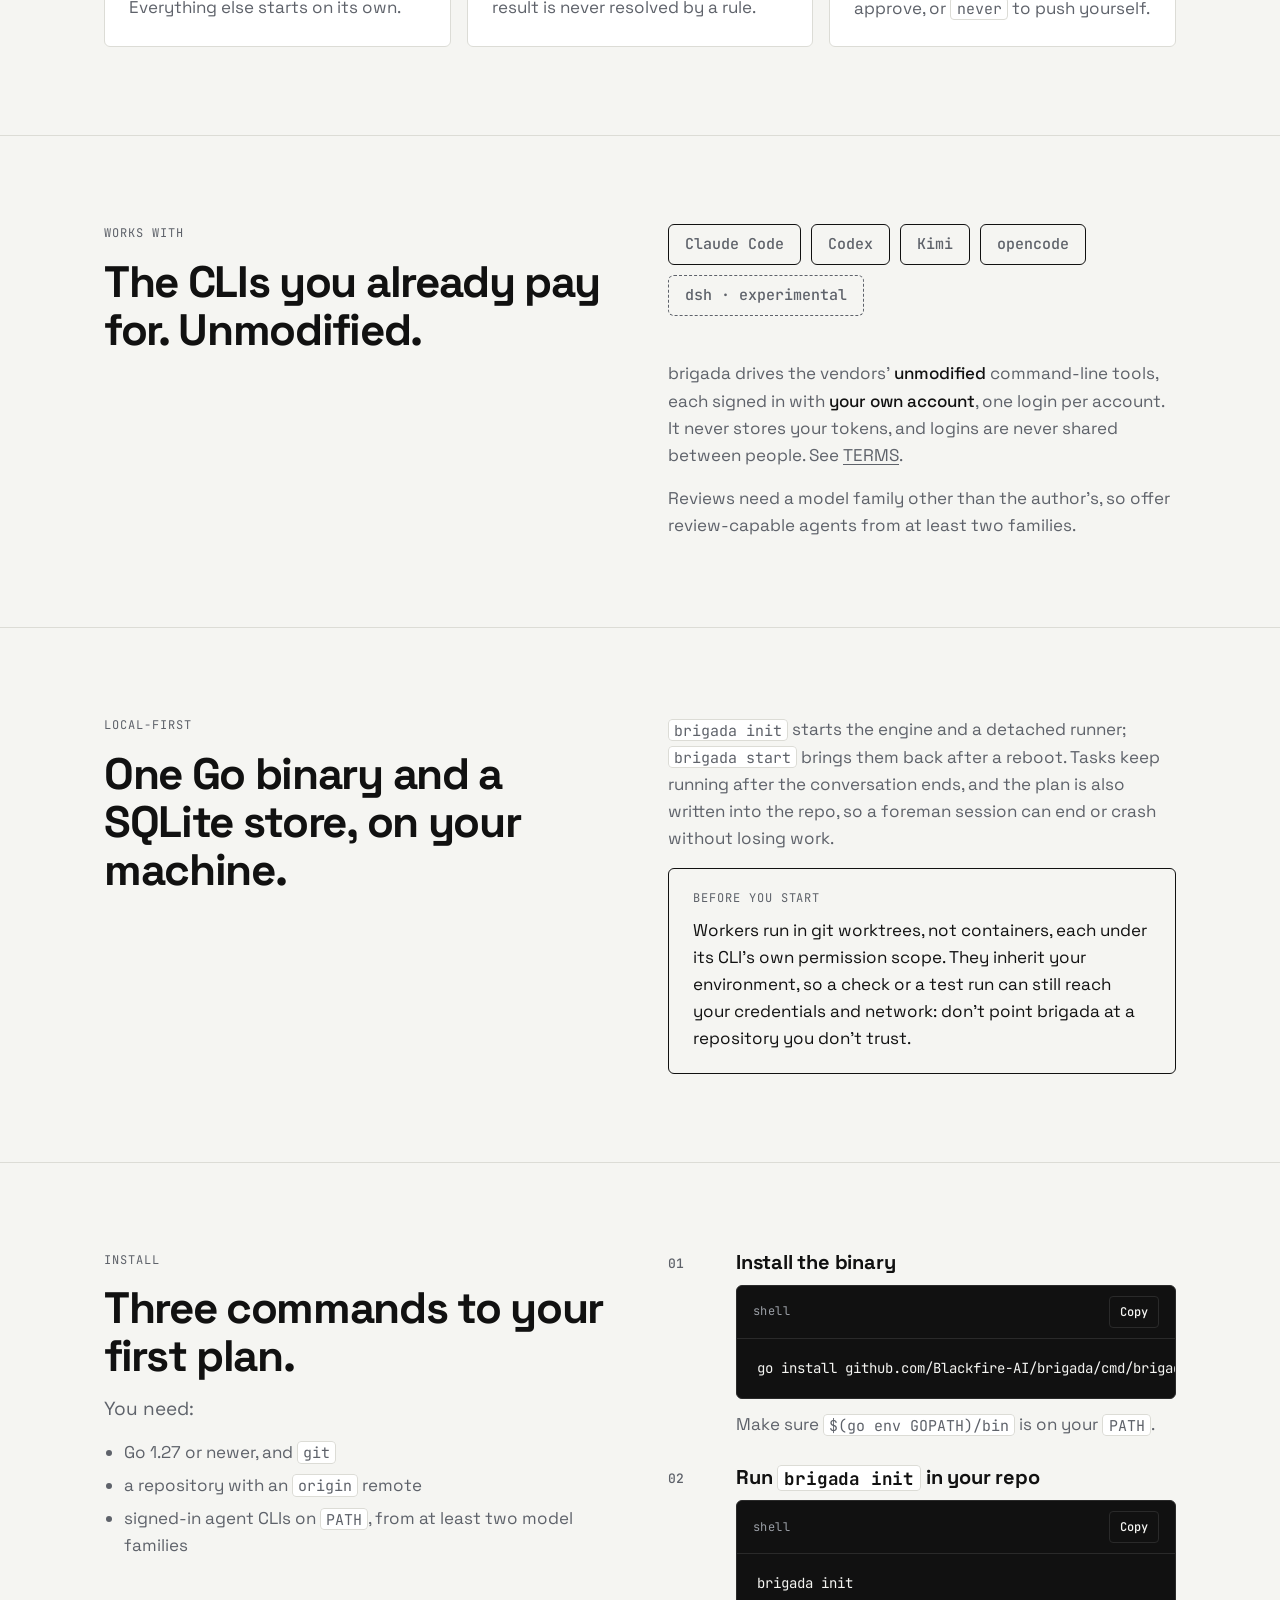
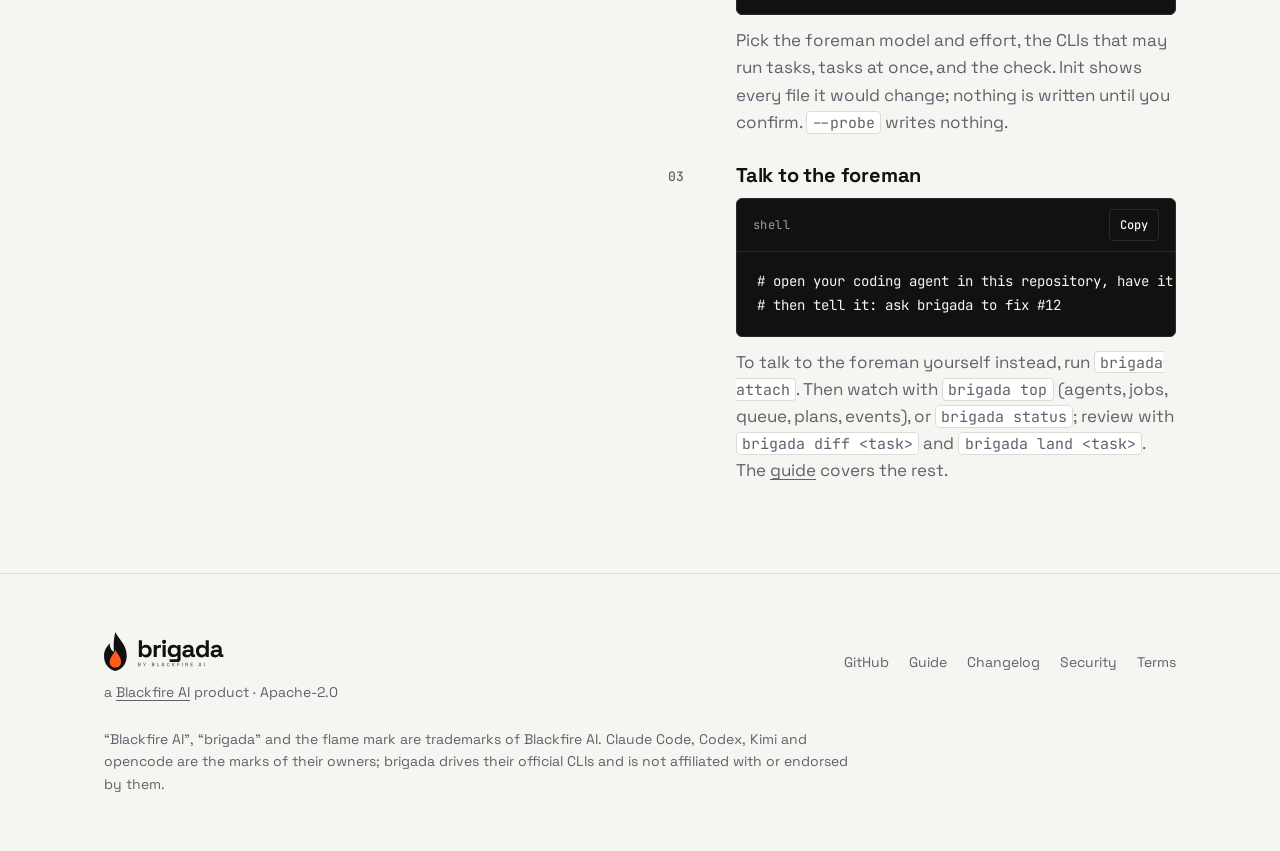
==== commit 9234de19: "brigada runner: the worker's uncommitted changes" ====
--- a/brigada/index.html
+++ b/brigada/index.html
@@ -13,8 +13,8 @@
 <meta property="og:url" content="https://blackfire-ai.com/brigada/">
 <meta name="theme-color" content="#F5F5F2" media="(prefers-color-scheme: light)">
 <meta name="theme-color" content="#111111" media="(prefers-color-scheme: dark)">
-<link rel="icon" href="/assets/brigada/favicon-32.svg" type="image/svg+xml">
-<link rel="apple-touch-icon" href="/assets/brigada/app-icon.svg">
+<link rel="icon" href="/assets/blackfire/favicon.svg" type="image/svg+xml">
+<link rel="apple-touch-icon" href="/assets/blackfire/app-icon.svg">
 <link rel="preconnect" href="https://fonts.googleapis.com">
 <link rel="preconnect" href="https://fonts.gstatic.com" crossorigin>
 <link rel="stylesheet" href="https://fonts.googleapis.com/css2?family=JetBrains+Mono:wght@400;500&family=Space+Grotesk:wght@400;500;700&display=swap">
@@ -47,12 +47,9 @@
     <div class="hero-copy">
       <div class="wordmark">
         <picture>
-          <source media="(prefers-color-scheme: dark)" srcset="/assets/brigada/wordmark-on-dark.svg">
-          <img src="/assets/brigada/wordmark-on-light.svg" alt="brigada" width="340" height="87">
+          <source media="(prefers-color-scheme: dark)" srcset="/assets/brigada/lockup-on-dark.svg">
+          <img src="/assets/brigada/lockup-on-light.svg" alt="brigada by Blackfire AI" width="362" height="120">
         </picture>
-        <a class="endorse" href="/">by
-          <svg viewBox="16 4 32 56" aria-hidden="true"><path class="flame-body" d="M32 4C36 14 48 22 48 38C48 50 41 58 32 60C23 58 16 50 16 38C16 30 20 25 24 20C24 27 27 31 30 32C29 22 30 12 32 4Z"/><path class="flame-core" d="M32 30C35 36 40 40 40 47C40 52 36.5 55 32 55C27.5 55 24 52 24 47C24 42 28 38 32 30Z"/></svg>
-          <b>Blackfire AI</b></a>
       </div>
       <h1 id="hero-title">Talk to the foreman.</h1>
       <p class="lead">It splits the work into tasks. brigada gives each task to the agent with the best measured record on your repo among those with quota left, checks and cross-reviews the result, and learns from the outcome.</p>
@@ -70,11 +67,17 @@
 <span class="c"># pick the foreman, the CLIs that run tasks, the check</span>
 <span class="p">$ </span>brigada init
 
-<span class="c"># talk to the foreman</span>
+<span class="c"># open your coding agent in the repository, have it read .brigada/operator.md,</span>
+<span class="c"># then tell it: ask brigada to fix #12</span>
+
+<span class="c"># talk to the foreman yourself</span>
 <span class="p">$ </span>brigada attach
 
 <span class="c"># engine, jobs, plans, what needs you</span>
 <span class="p">$ </span>brigada status
+
+<span class="c"># your live view: agents, jobs, queue, plans, events</span>
+<span class="p">$ </span>brigada top
 
 <span class="c"># which agent actually wins where</span>
 <span class="p">$ </span>brigada stats</pre>
@@ -107,7 +110,7 @@
     </div>
 
     <div class="flow" aria-label="Architecture">
-      <div class="flow-step"><span class="label">You</span><strong>Ask</strong><span>Talk in <code>brigada attach</code>, or walk away.</span></div>
+      <div class="flow-step"><span class="label">You</span><strong>Ask</strong><span>Tell your coding agent (the operator, which approves nothing), or talk in <code>brigada attach</code>.</span></div>
       <div class="flow-step"><span class="label">Foreman</span><strong>Plan</strong><span>An agent CLI with brigada’s tools turns the ask into a task graph.</span></div>
       <div class="flow-step"><span class="label">Engine</span><strong>Dispatch</strong><span>Plain code, no LLM: quota, record, leases, review policy, gates.</span></div>
       <div class="flow-step"><span class="label">Runner</span><strong>Work</strong><span>A git worktree per task, the agent CLI headless, then the check.</span></div>
@@ -134,7 +137,7 @@
     <div class="gates">
       <div class="gate"><span class="label">Gate 1</span><h3>Plan</h3><p>A plan with more tasks than you allow, a class outside your list, or a path you protect waits for you. Everything else starts on its own.</p></div>
       <div class="gate"><span class="label">Gate 2</span><h3>Land</h3><p>Approved tasks land as soon as their dependencies have. A conflict or a failing check on the landed result is never resolved by a rule.</p></div>
-      <div class="gate"><span class="label">Gate 3</span><h3>Push</h3><p class="default">default: ask</p><p>The push waits for you until you set it to go on its own.</p></div>
+      <div class="gate"><span class="label">Gate 3</span><h3>Push</h3><p class="default">default: auto</p><p>A landed task is pushed at once. Set it to <code>ask</code> to hold pushes until you approve, or <code>never</code> to push yourself.</p></div>
     </div>
   </div>
 </section>
@@ -153,7 +156,7 @@
         <li>opencode</li>
         <li class="exp">dsh · experimental</li>
       </ul>
-      <p>brigada drives the vendors’ <strong>unmodified</strong> command-line tools, each signed in with <strong>your own account</strong>. It never rotates or pools credentials. See <a href="https://github.com/Blackfire-AI/brigada/blob/main/docs/TERMS.md">TERMS</a>.</p>
+      <p>brigada drives the vendors’ <strong>unmodified</strong> command-line tools, each signed in with <strong>your own account</strong>, one login per account. It never stores your tokens, and logins are never shared between people. See <a href="https://github.com/Blackfire-AI/brigada/blob/main/docs/TERMS.md">TERMS</a>.</p>
       <p>Reviews need a model family other than the author’s, so offer review-capable agents from at least two families.</p>
     </div>
   </div>
@@ -166,10 +169,10 @@
       <h2 id="local-title">One Go binary and a SQLite store, on your machine.</h2>
     </div>
     <div class="prose">
-      <p>The engine starts on demand and keeps going after the conversation ends, because tasks run for many minutes. No state lives only in the foreman’s session: the plan is also written into the repo, so a session can end, crash or resume without losing work.</p>
+      <p><code>brigada init</code> starts the engine and a detached runner; <code>brigada start</code> brings them back after a reboot. Tasks keep running after the conversation ends, and the plan is also written into the repo, so a foreman session can end or crash without losing work.</p>
       <div class="notice" role="note">
         <span class="label">Before you start</span>
-        <p>Workers run in git worktrees, not containers, and a worker can do what your user can do. Checks run with your credentials: don’t point brigada at a repository you don’t trust.</p>
+        <p>Workers run in git worktrees, not containers, each under its CLI’s own permission scope. They inherit your environment, so a check or a test run can still reach your credentials and network: don’t point brigada at a repository you don’t trust.</p>
       </div>
     </div>
   </div>
@@ -211,9 +214,10 @@
         <h3>Talk to the foreman</h3>
         <div class="term">
           <div class="term-bar"><span>shell</span><button class="copy" type="button" data-copy="s3">Copy</button></div>
-<pre id="s3">brigada attach</pre>
+<pre id="s3"># open your coding agent in this repository, have it read .brigada/operator.md,
+# then tell it: ask brigada to fix #12</pre>
         </div>
-        <p>Then <code>brigada status</code>, <code>brigada diff &lt;task&gt;</code> and <code>brigada land &lt;task&gt;</code>. The <a href="https://github.com/Blackfire-AI/brigada/blob/main/docs/GUIDE.md">guide</a> covers the rest.</p>
+        <p>To talk to the foreman yourself instead, run <code>brigada attach</code>. Then watch with <code>brigada top</code> (agents, jobs, queue, plans, events), or <code>brigada status</code>; review with <code>brigada diff &lt;task&gt;</code> and <code>brigada land &lt;task&gt;</code>. The <a href="https://github.com/Blackfire-AI/brigada/blob/main/docs/GUIDE.md">guide</a> covers the rest.</p>
       </div></div>
     </div>
   </div>
@@ -226,8 +230,8 @@
     <div class="footer-row">
       <div class="footer-mark">
         <picture>
-          <source media="(prefers-color-scheme: dark)" srcset="/assets/brigada/wordmark-on-dark.svg">
-          <img src="/assets/brigada/wordmark-on-light.svg" alt="brigada" width="120" height="31">
+          <source media="(prefers-color-scheme: dark)" srcset="/assets/brigada/lockup-on-dark.svg">
+          <img src="/assets/brigada/lockup-on-light.svg" alt="brigada by Blackfire AI" width="362" height="120">
         </picture>
         <span>a <a href="/">Blackfire AI</a> product · Apache-2.0</span>
       </div>
@@ -239,7 +243,7 @@
         <a href="https://github.com/Blackfire-AI/brigada/blob/main/docs/TERMS.md">Terms</a>
       </nav>
     </div>
-    <p class="fine">“brigada” and the pixel wordmark are trademarks of Blackfire AI. Claude Code, Codex, Kimi and opencode are the marks of their owners; brigada drives their official CLIs and is not affiliated with or endorsed by them.</p>
+    <p class="fine">“Blackfire AI”, “brigada” and the flame mark are trademarks of Blackfire AI. Claude Code, Codex, Kimi and opencode are the marks of their owners; brigada drives their official CLIs and is not affiliated with or endorsed by them.</p>
   </div>
 </footer>
 
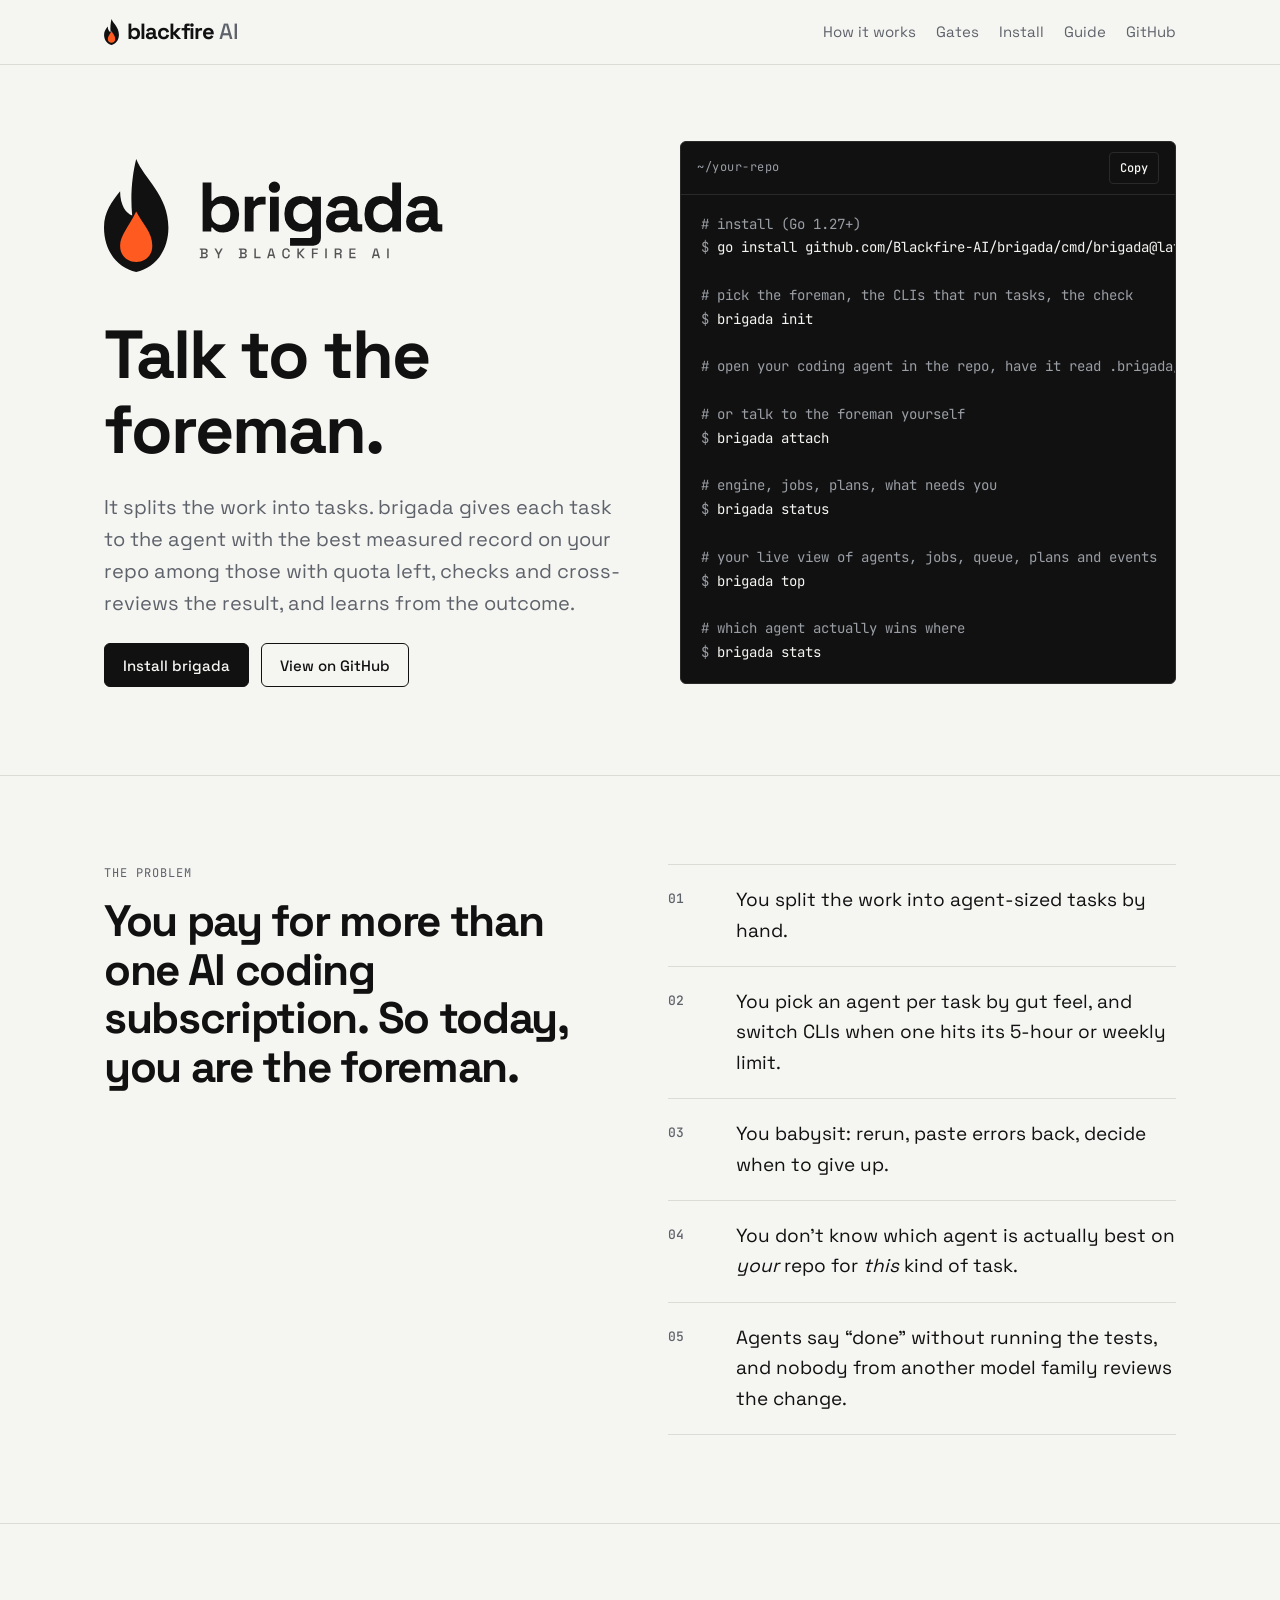
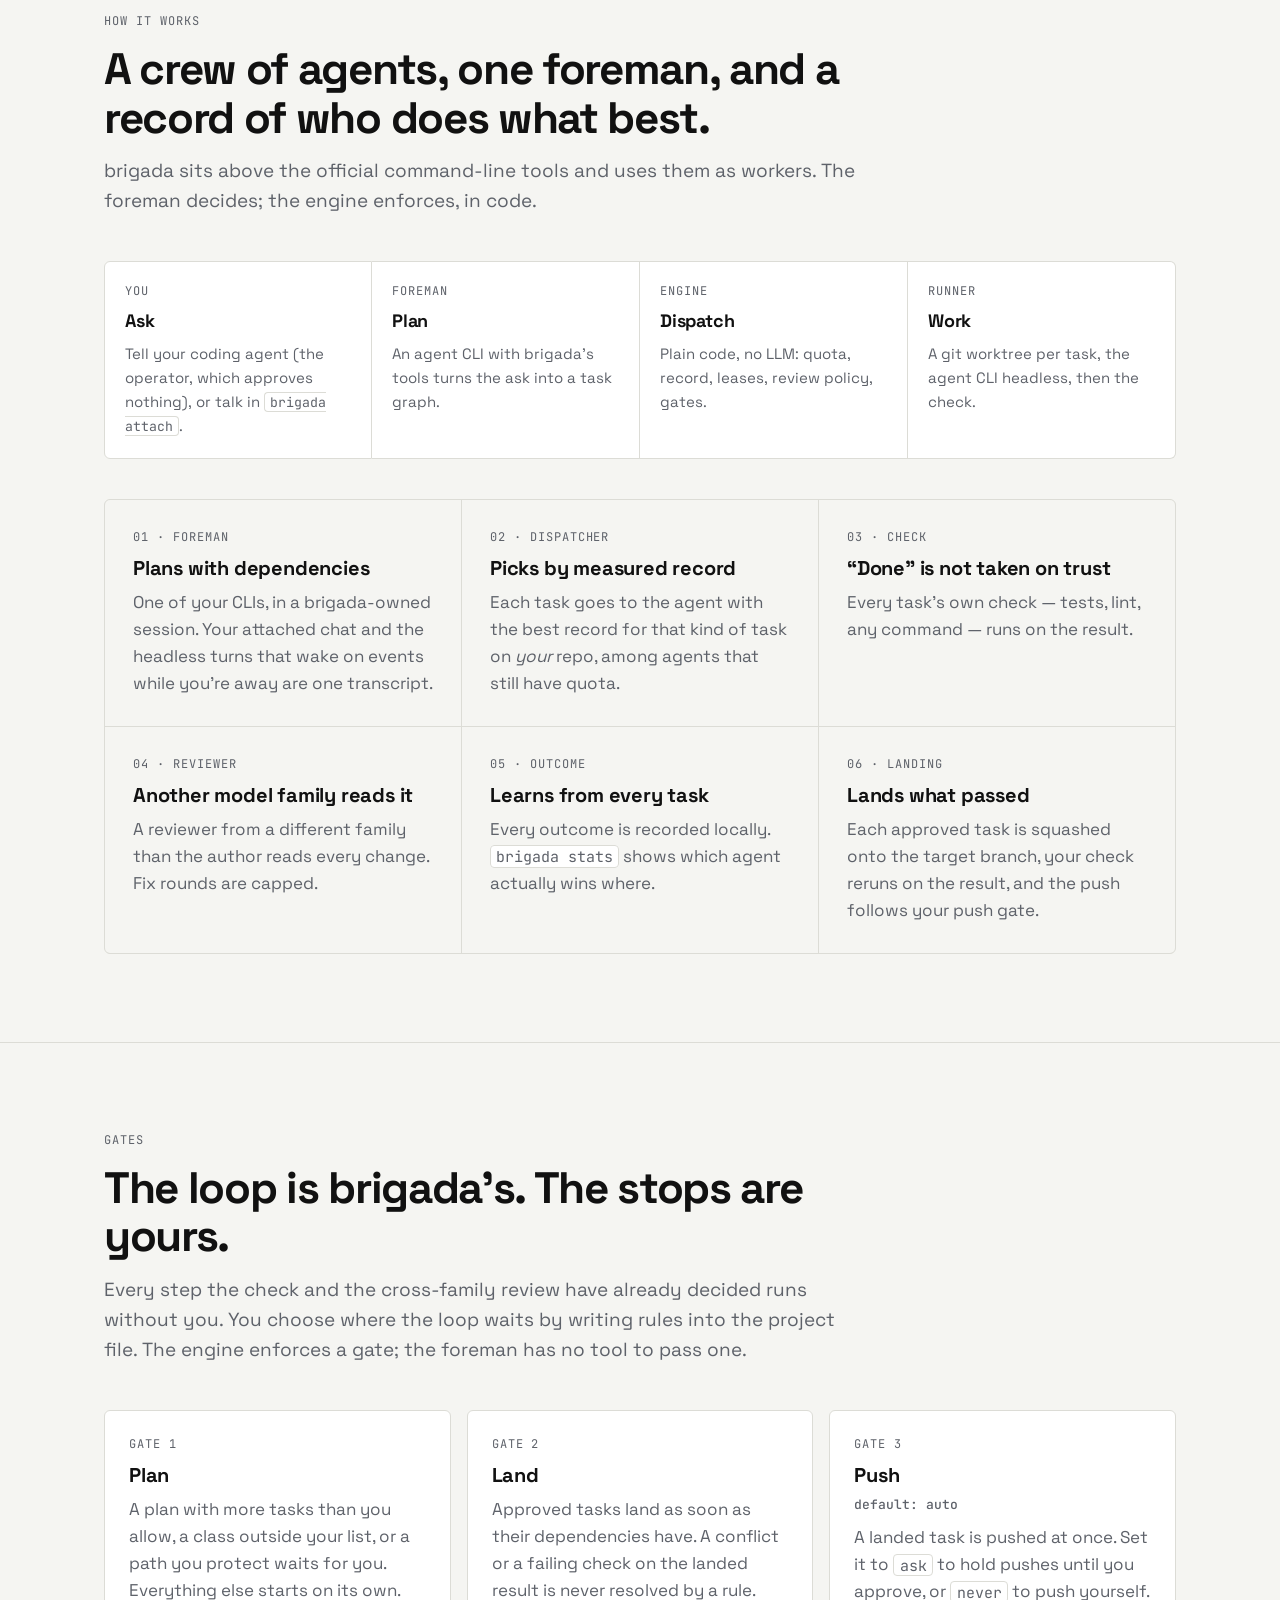
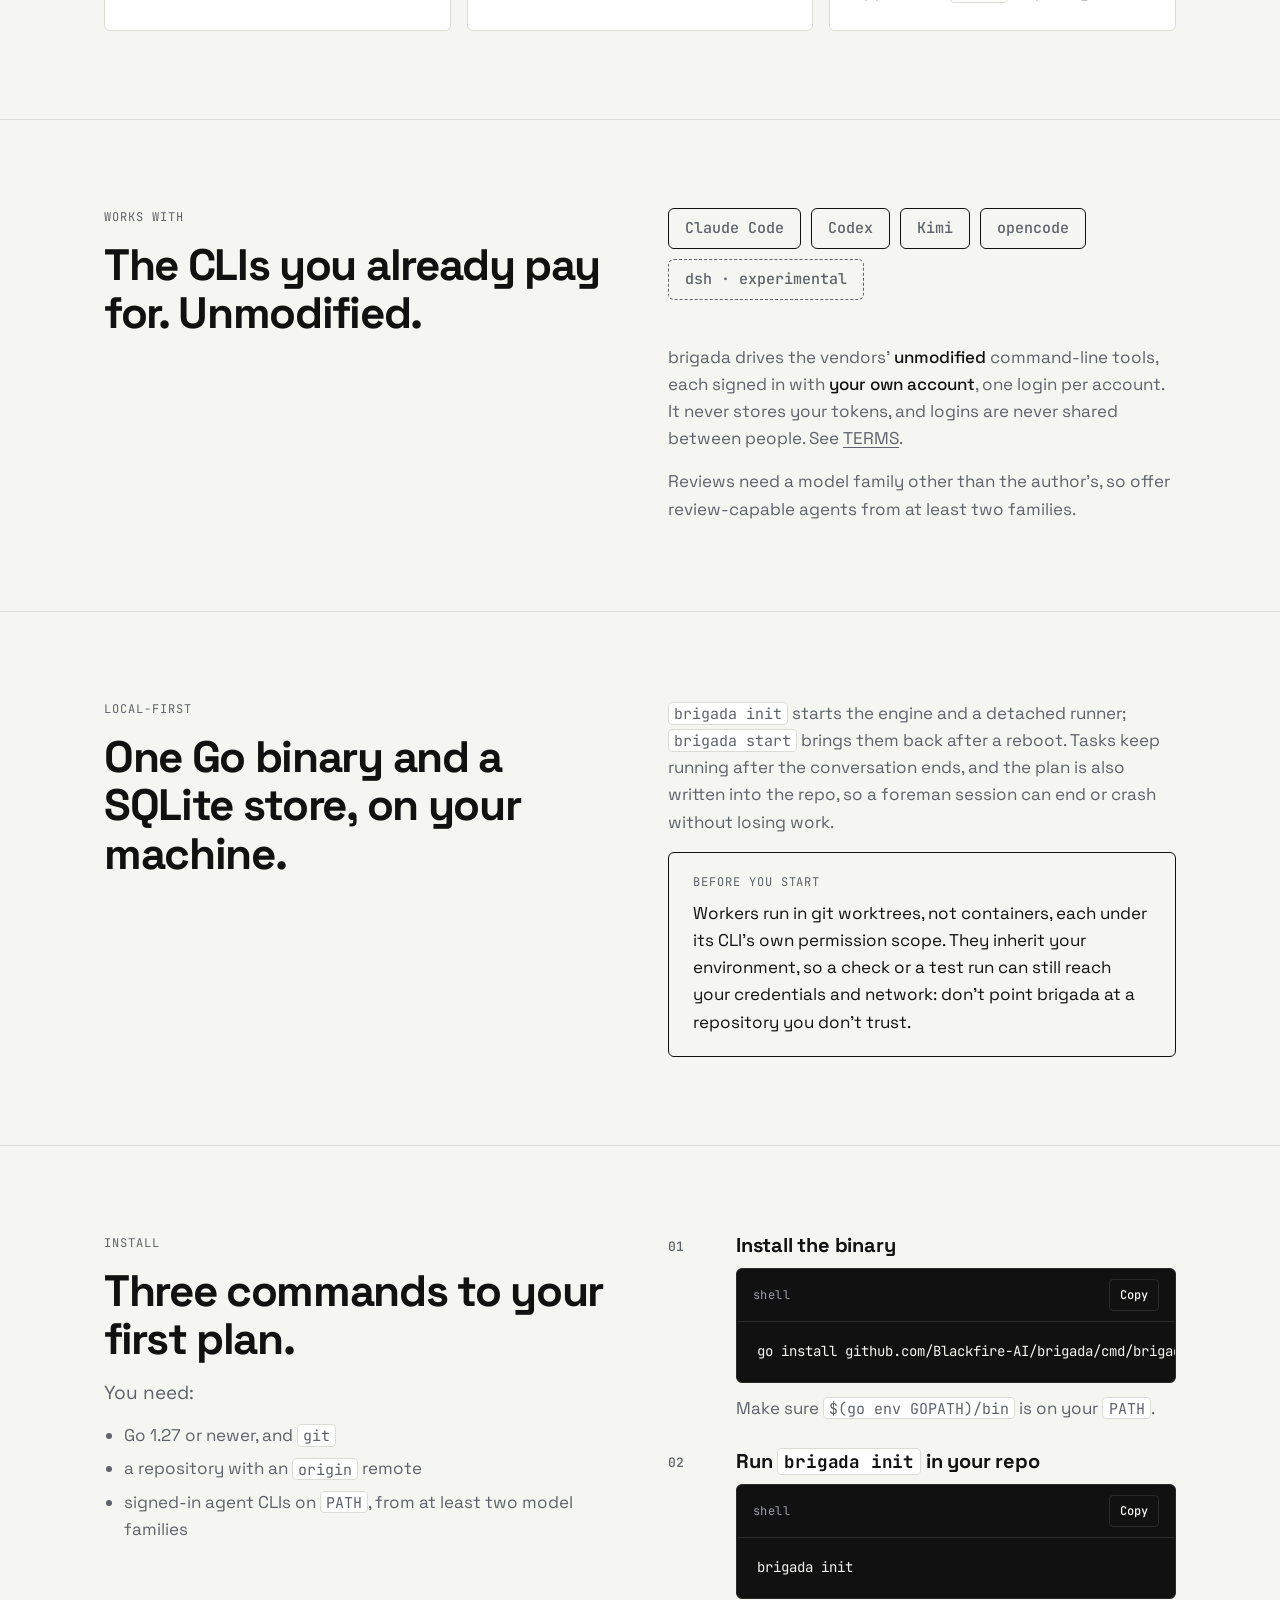
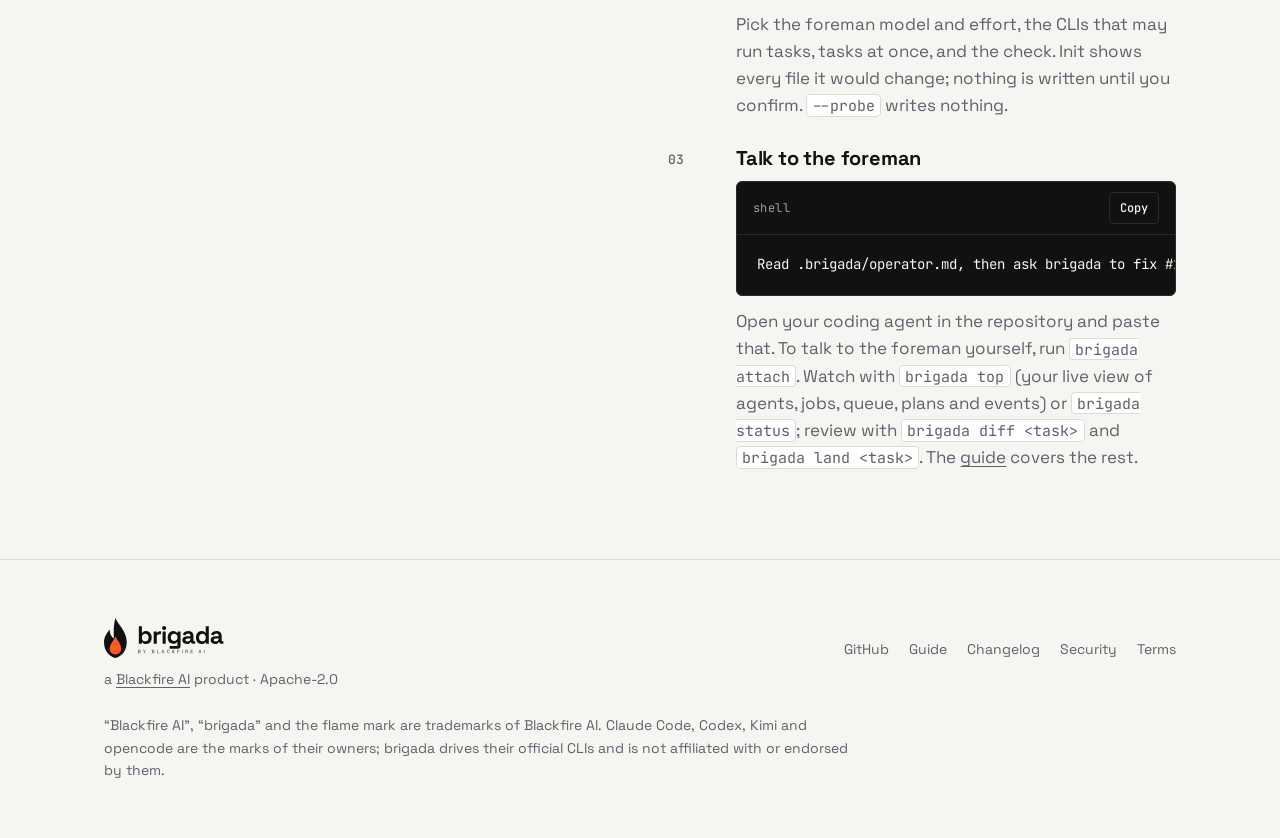
==== commit 0fa9f08c: "brigada runner: the worker's uncommitted changes" ====
--- a/brigada/index.html
+++ b/brigada/index.html
@@ -67,16 +67,15 @@
 <span class="c"># pick the foreman, the CLIs that run tasks, the check</span>
 <span class="p">$ </span>brigada init
 
-<span class="c"># open your coding agent in the repository, have it read .brigada/operator.md,</span>
-<span class="c"># then tell it: ask brigada to fix #12</span>
-
-<span class="c"># talk to the foreman yourself</span>
+<span class="c"># open your coding agent in the repo, have it read .brigada/operator.md, then say: ask brigada to fix #12</span>
+
+<span class="c"># or talk to the foreman yourself</span>
 <span class="p">$ </span>brigada attach
 
 <span class="c"># engine, jobs, plans, what needs you</span>
 <span class="p">$ </span>brigada status
 
-<span class="c"># your live view: agents, jobs, queue, plans, events</span>
+<span class="c"># your live view of agents, jobs, queue, plans and events</span>
 <span class="p">$ </span>brigada top
 
 <span class="c"># which agent actually wins where</span>
@@ -214,10 +213,9 @@
         <h3>Talk to the foreman</h3>
         <div class="term">
           <div class="term-bar"><span>shell</span><button class="copy" type="button" data-copy="s3">Copy</button></div>
-<pre id="s3"># open your coding agent in this repository, have it read .brigada/operator.md,
-# then tell it: ask brigada to fix #12</pre>
+<pre id="s3">Read .brigada/operator.md, then ask brigada to fix #12.</pre>
         </div>
-        <p>To talk to the foreman yourself instead, run <code>brigada attach</code>. Then watch with <code>brigada top</code> (agents, jobs, queue, plans, events), or <code>brigada status</code>; review with <code>brigada diff &lt;task&gt;</code> and <code>brigada land &lt;task&gt;</code>. The <a href="https://github.com/Blackfire-AI/brigada/blob/main/docs/GUIDE.md">guide</a> covers the rest.</p>
+        <p>Open your coding agent in the repository and paste that. To talk to the foreman yourself, run <code>brigada attach</code>. Watch with <code>brigada top</code> (your live view of agents, jobs, queue, plans and events) or <code>brigada status</code>; review with <code>brigada diff &lt;task&gt;</code> and <code>brigada land &lt;task&gt;</code>. The <a href="https://github.com/Blackfire-AI/brigada/blob/main/docs/GUIDE.md">guide</a> covers the rest.</p>
       </div></div>
     </div>
   </div>
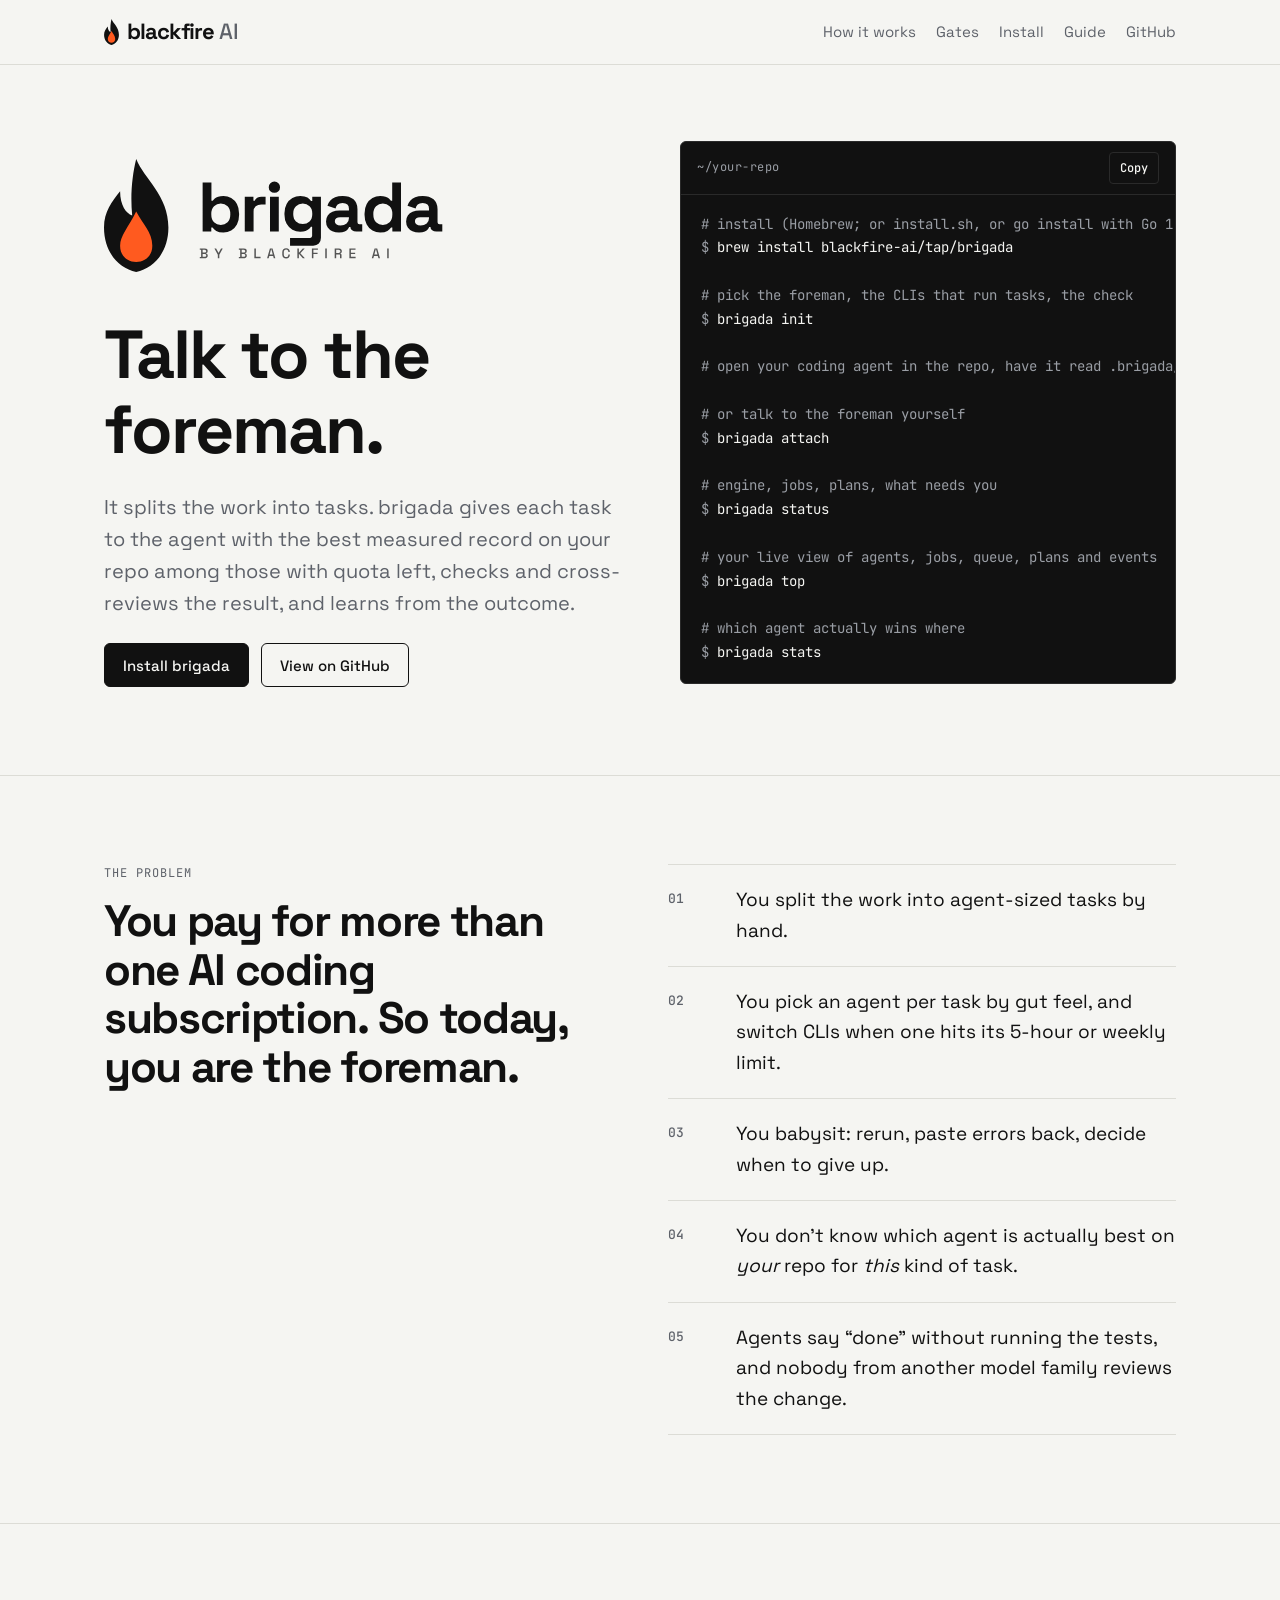
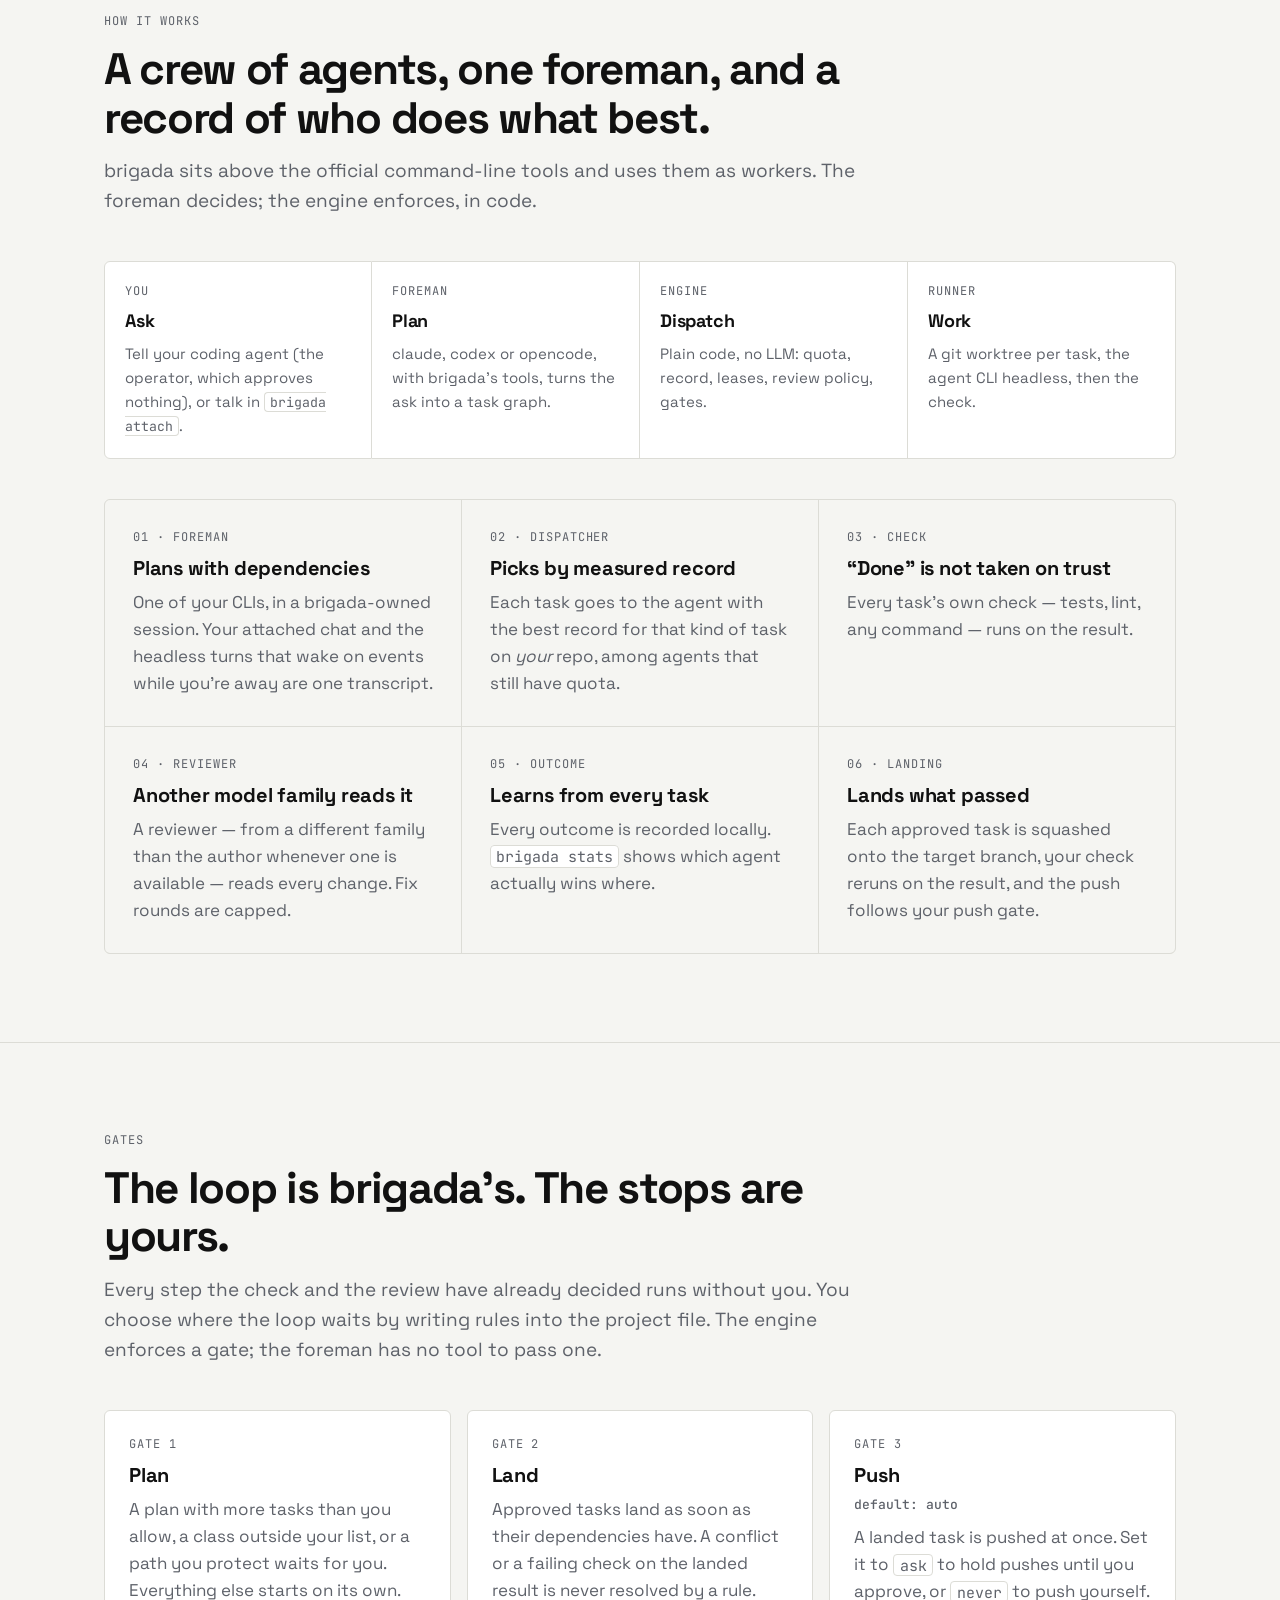
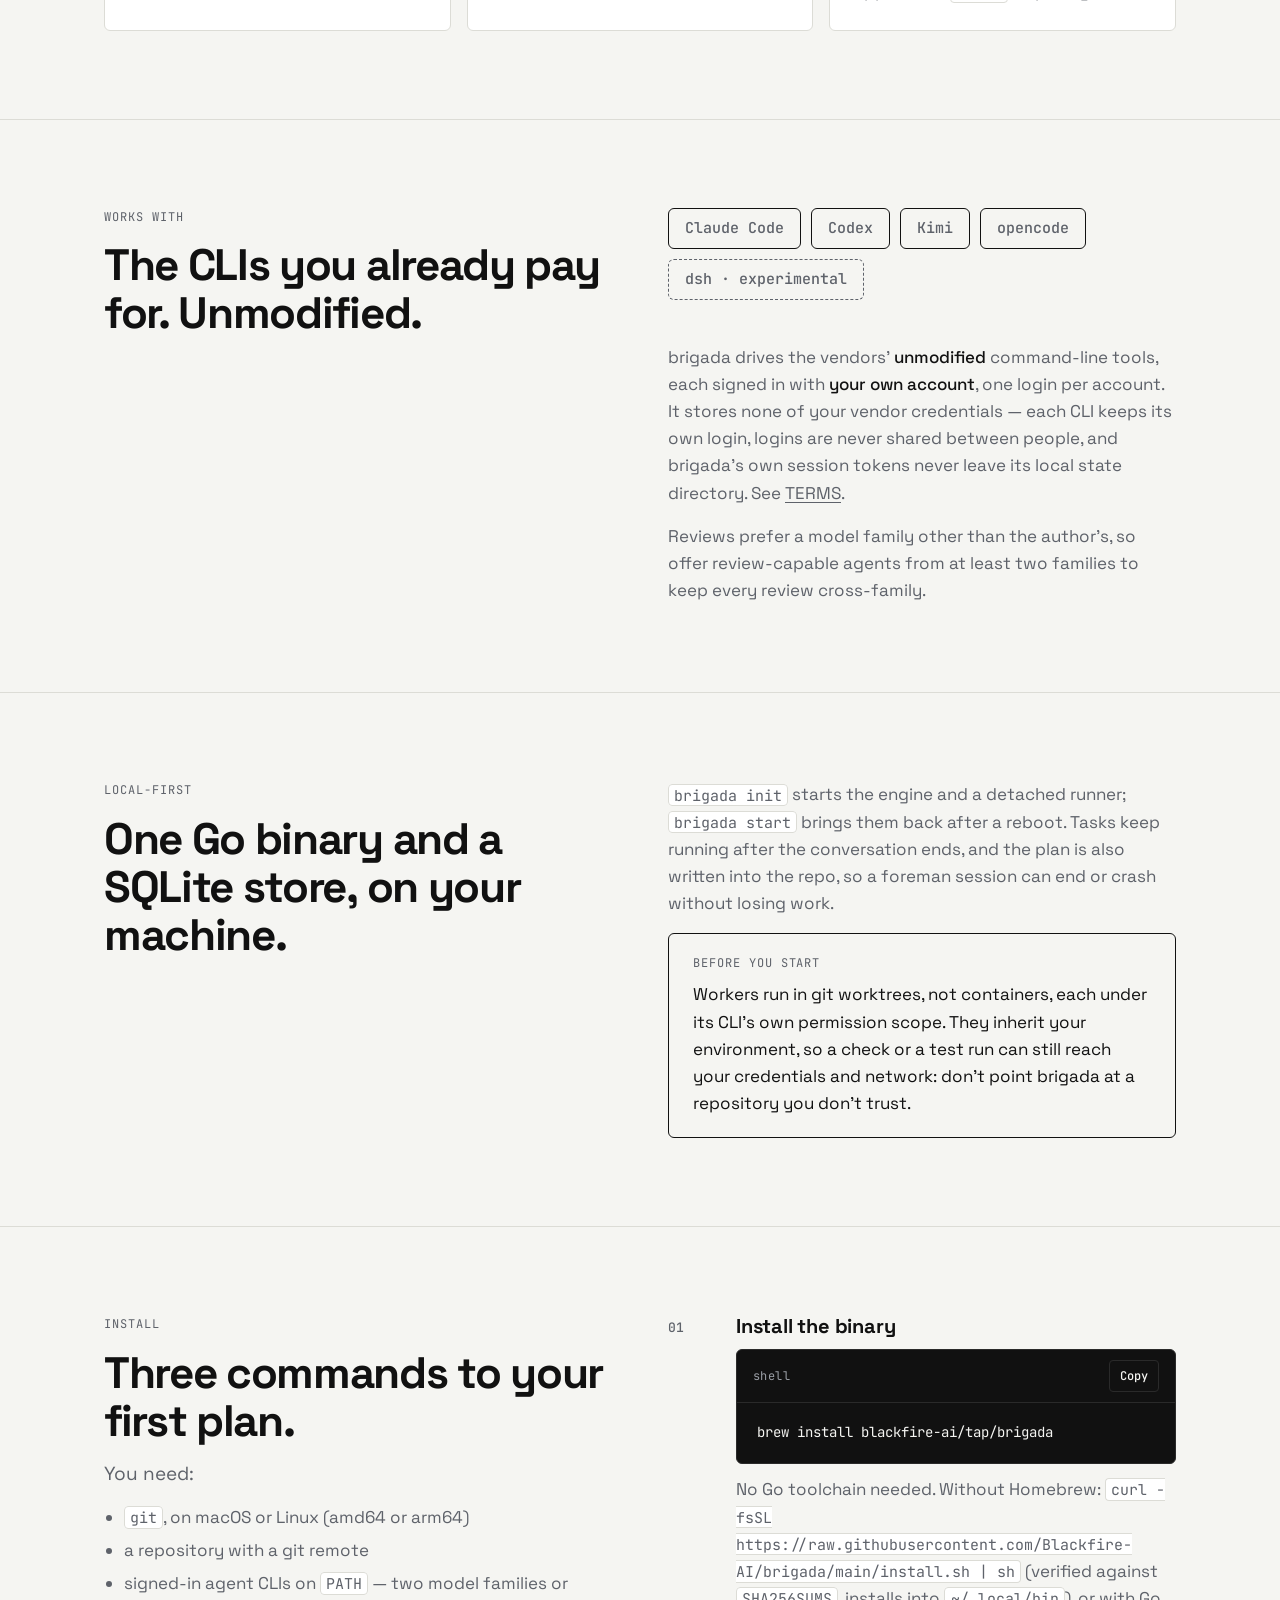
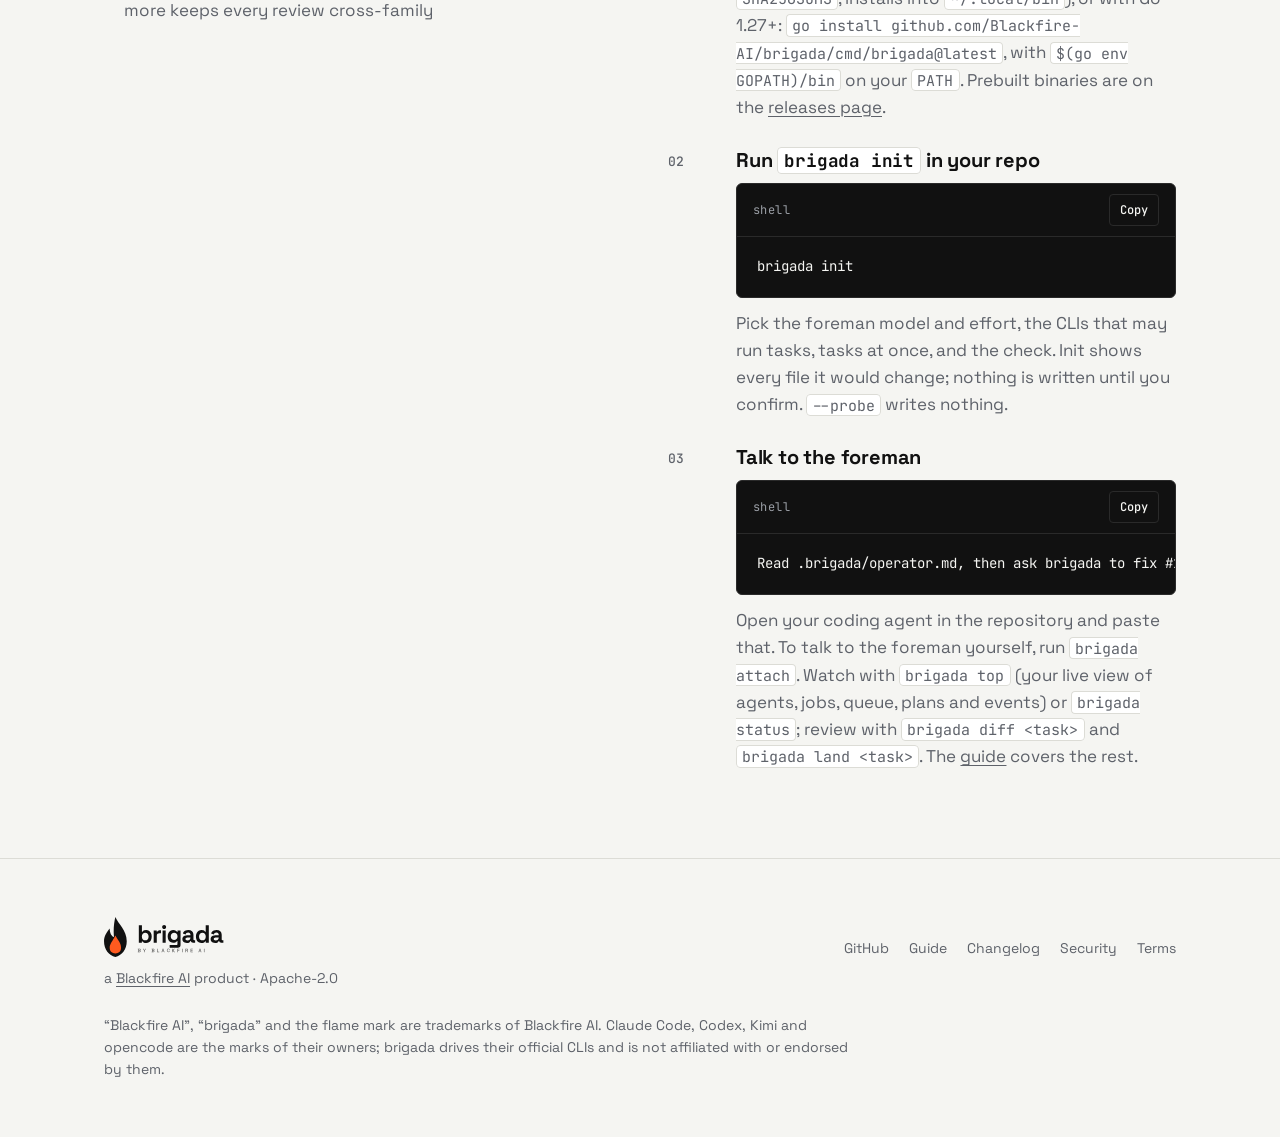
==== commit 66a3c00e: "docs(brigada): brew leads the install paths; soften review-family claims; name the foreman CLIs The " ====
--- a/brigada/index.html
+++ b/brigada/index.html
@@ -61,8 +61,8 @@
 
     <div class="term" role="group" aria-label="Quick start">
       <div class="term-bar"><span>~/your-repo</span><button class="copy" type="button" data-copy="quickstart">Copy</button></div>
-<pre id="quickstart"><span class="c"># install (Go 1.27+)</span>
-<span class="p">$ </span>go install github.com/Blackfire-AI/brigada/cmd/brigada@latest
+<pre id="quickstart"><span class="c"># install (Homebrew; or install.sh, or go install with Go 1.27+)</span>
+<span class="p">$ </span>brew install blackfire-ai/tap/brigada
 
 <span class="c"># pick the foreman, the CLIs that run tasks, the check</span>
 <span class="p">$ </span>brigada init
@@ -110,7 +110,7 @@
 
     <div class="flow" aria-label="Architecture">
       <div class="flow-step"><span class="label">You</span><strong>Ask</strong><span>Tell your coding agent (the operator, which approves nothing), or talk in <code>brigada attach</code>.</span></div>
-      <div class="flow-step"><span class="label">Foreman</span><strong>Plan</strong><span>An agent CLI with brigada’s tools turns the ask into a task graph.</span></div>
+      <div class="flow-step"><span class="label">Foreman</span><strong>Plan</strong><span>claude, codex or opencode, with brigada’s tools, turns the ask into a task graph.</span></div>
       <div class="flow-step"><span class="label">Engine</span><strong>Dispatch</strong><span>Plain code, no LLM: quota, record, leases, review policy, gates.</span></div>
       <div class="flow-step"><span class="label">Runner</span><strong>Work</strong><span>A git worktree per task, the agent CLI headless, then the check.</span></div>
     </div>
@@ -119,7 +119,7 @@
       <div><span class="label">01 · Foreman</span><h3>Plans with dependencies</h3><p>One of your CLIs, in a brigada-owned session. Your attached chat and the headless turns that wake on events while you’re away are one transcript.</p></div>
       <div><span class="label">02 · Dispatcher</span><h3>Picks by measured record</h3><p>Each task goes to the agent with the best record for that kind of task on <em>your</em> repo, among agents that still have quota.</p></div>
       <div><span class="label">03 · Check</span><h3>“Done” is not taken on trust</h3><p>Every task’s own check — tests, lint, any command — runs on the result.</p></div>
-      <div><span class="label">04 · Reviewer</span><h3>Another model family reads it</h3><p>A reviewer from a different family than the author reads every change. Fix rounds are capped.</p></div>
+      <div><span class="label">04 · Reviewer</span><h3>Another model family reads it</h3><p>A reviewer — from a different family than the author whenever one is available — reads every change. Fix rounds are capped.</p></div>
       <div><span class="label">05 · Outcome</span><h3>Learns from every task</h3><p>Every outcome is recorded locally. <code>brigada stats</code> shows which agent actually wins where.</p></div>
       <div><span class="label">06 · Landing</span><h3>Lands what passed</h3><p>Each approved task is squashed onto the target branch, your check reruns on the result, and the push follows your push gate.</p></div>
     </div>
@@ -131,7 +131,7 @@
     <div class="section-head">
       <span class="label">Gates</span>
       <h2 id="gates-title">The loop is brigada’s. The stops are yours.</h2>
-      <p>Every step the check and the cross-family review have already decided runs without you. You choose where the loop waits by writing rules into the project file. The engine enforces a gate; the foreman has no tool to pass one.</p>
+      <p>Every step the check and the review have already decided runs without you. You choose where the loop waits by writing rules into the project file. The engine enforces a gate; the foreman has no tool to pass one.</p>
     </div>
     <div class="gates">
       <div class="gate"><span class="label">Gate 1</span><h3>Plan</h3><p>A plan with more tasks than you allow, a class outside your list, or a path you protect waits for you. Everything else starts on its own.</p></div>
@@ -155,8 +155,8 @@
         <li>opencode</li>
         <li class="exp">dsh · experimental</li>
       </ul>
-      <p>brigada drives the vendors’ <strong>unmodified</strong> command-line tools, each signed in with <strong>your own account</strong>, one login per account. It never stores your tokens, and logins are never shared between people. See <a href="https://github.com/Blackfire-AI/brigada/blob/main/docs/TERMS.md">TERMS</a>.</p>
-      <p>Reviews need a model family other than the author’s, so offer review-capable agents from at least two families.</p>
+      <p>brigada drives the vendors’ <strong>unmodified</strong> command-line tools, each signed in with <strong>your own account</strong>, one login per account. It stores none of your vendor credentials — each CLI keeps its own login, logins are never shared between people, and brigada’s own session tokens never leave its local state directory. See <a href="https://github.com/Blackfire-AI/brigada/blob/main/docs/TERMS.md">TERMS</a>.</p>
+      <p>Reviews prefer a model family other than the author’s, so offer review-capable agents from at least two families to keep every review cross-family.</p>
     </div>
   </div>
 </section>
@@ -184,9 +184,9 @@
       <h2 id="install-title">Three commands to your first plan.</h2>
       <p>You need:</p>
       <ul class="reqs">
-        <li>Go 1.27 or newer, and <code>git</code></li>
-        <li>a repository with an <code>origin</code> remote</li>
-        <li>signed-in agent CLIs on <code>PATH</code>, from at least two model families</li>
+        <li><code>git</code>, on macOS or Linux (amd64 or arm64)</li>
+        <li>a repository with a git remote</li>
+        <li>signed-in agent CLIs on <code>PATH</code> — two model families or more keeps every review cross-family</li>
       </ul>
     </div>
 
@@ -195,9 +195,9 @@
         <h3>Install the binary</h3>
         <div class="term">
           <div class="term-bar"><span>shell</span><button class="copy" type="button" data-copy="s1">Copy</button></div>
-<pre id="s1">go install github.com/Blackfire-AI/brigada/cmd/brigada@latest</pre>
+<pre id="s1">brew install blackfire-ai/tap/brigada</pre>
         </div>
-        <p>Make sure <code>$(go env GOPATH)/bin</code> is on your <code>PATH</code>.</p>
+        <p>No Go toolchain needed. Without Homebrew: <code>curl -fsSL https://raw.githubusercontent.com/Blackfire-AI/brigada/main/install.sh | sh</code> (verified against <code>SHA256SUMS</code>, installs into <code>~/.local/bin</code>), or with Go 1.27+: <code>go install github.com/Blackfire-AI/brigada/cmd/brigada@latest</code>, with <code>$(go env GOPATH)/bin</code> on your <code>PATH</code>. Prebuilt binaries are on the <a href="https://github.com/Blackfire-AI/brigada/releases">releases page</a>.</p>
       </div></div>
 
       <div class="step"><div>
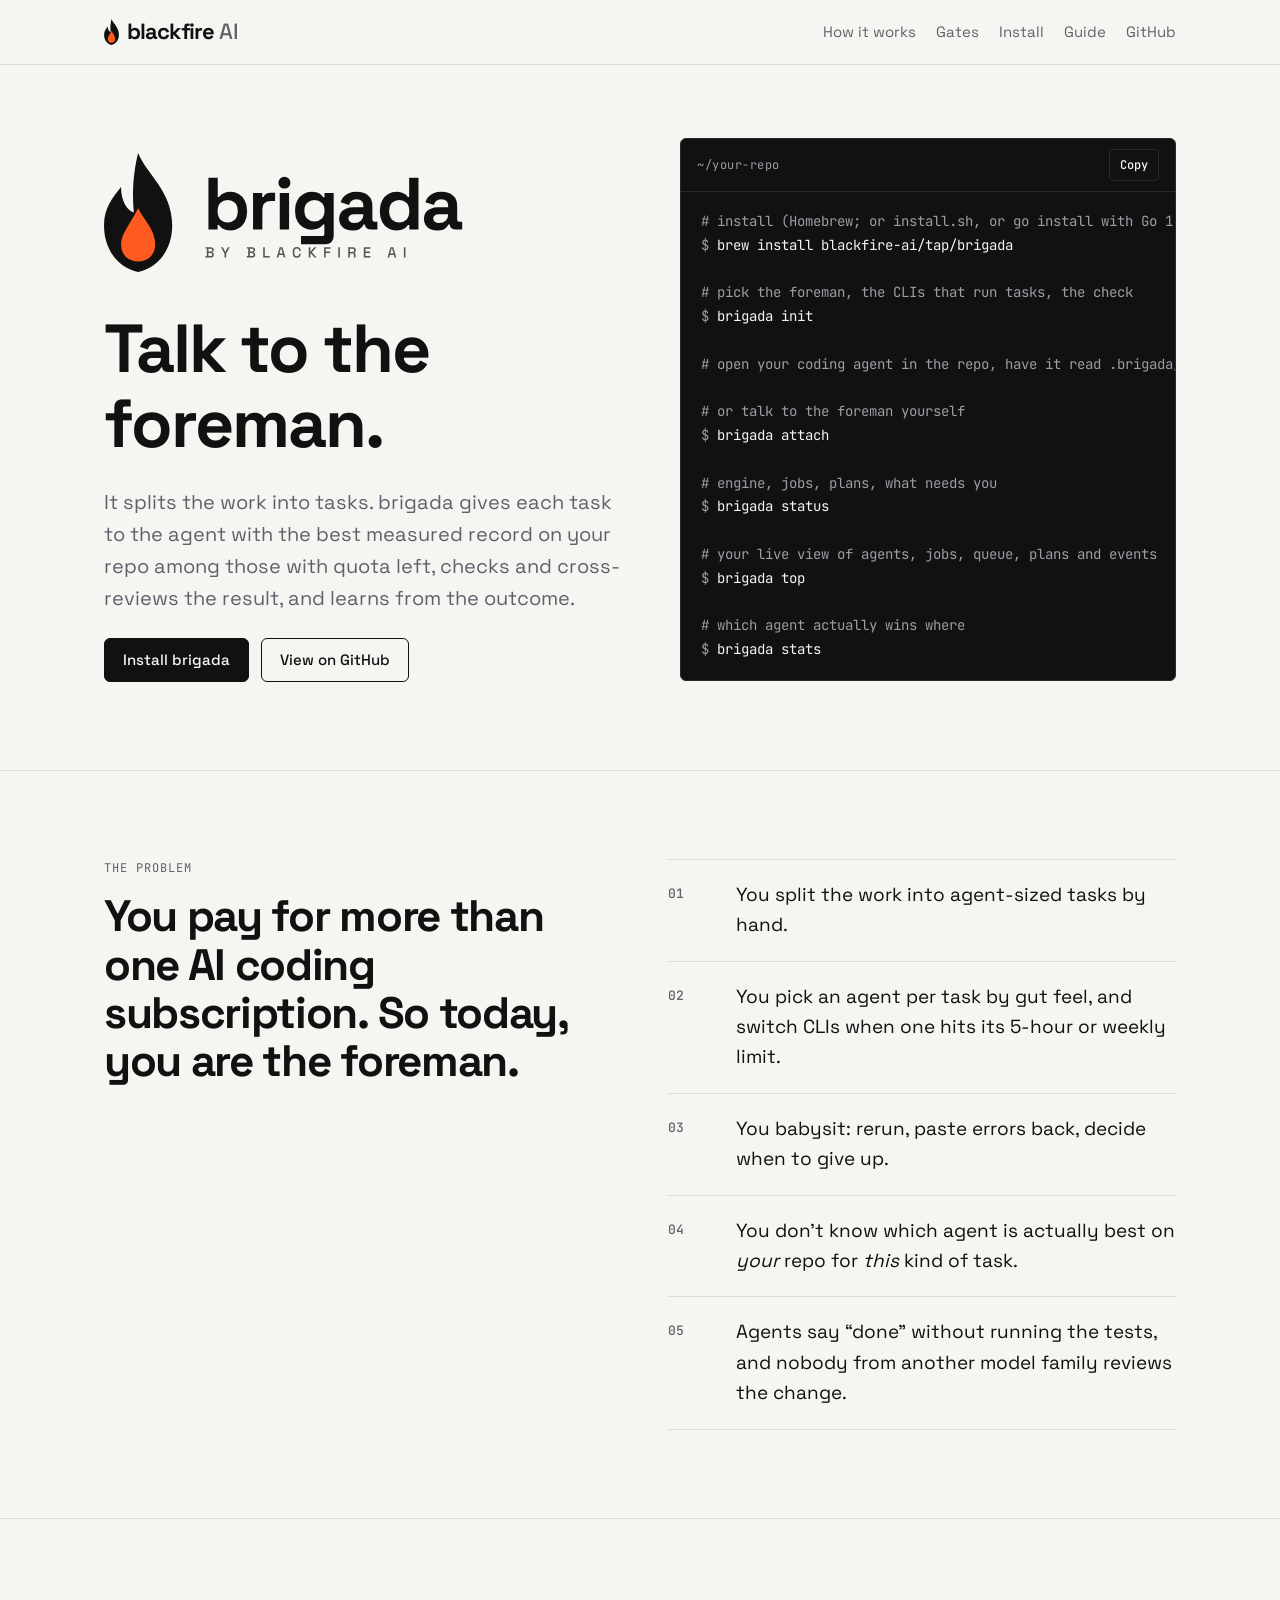
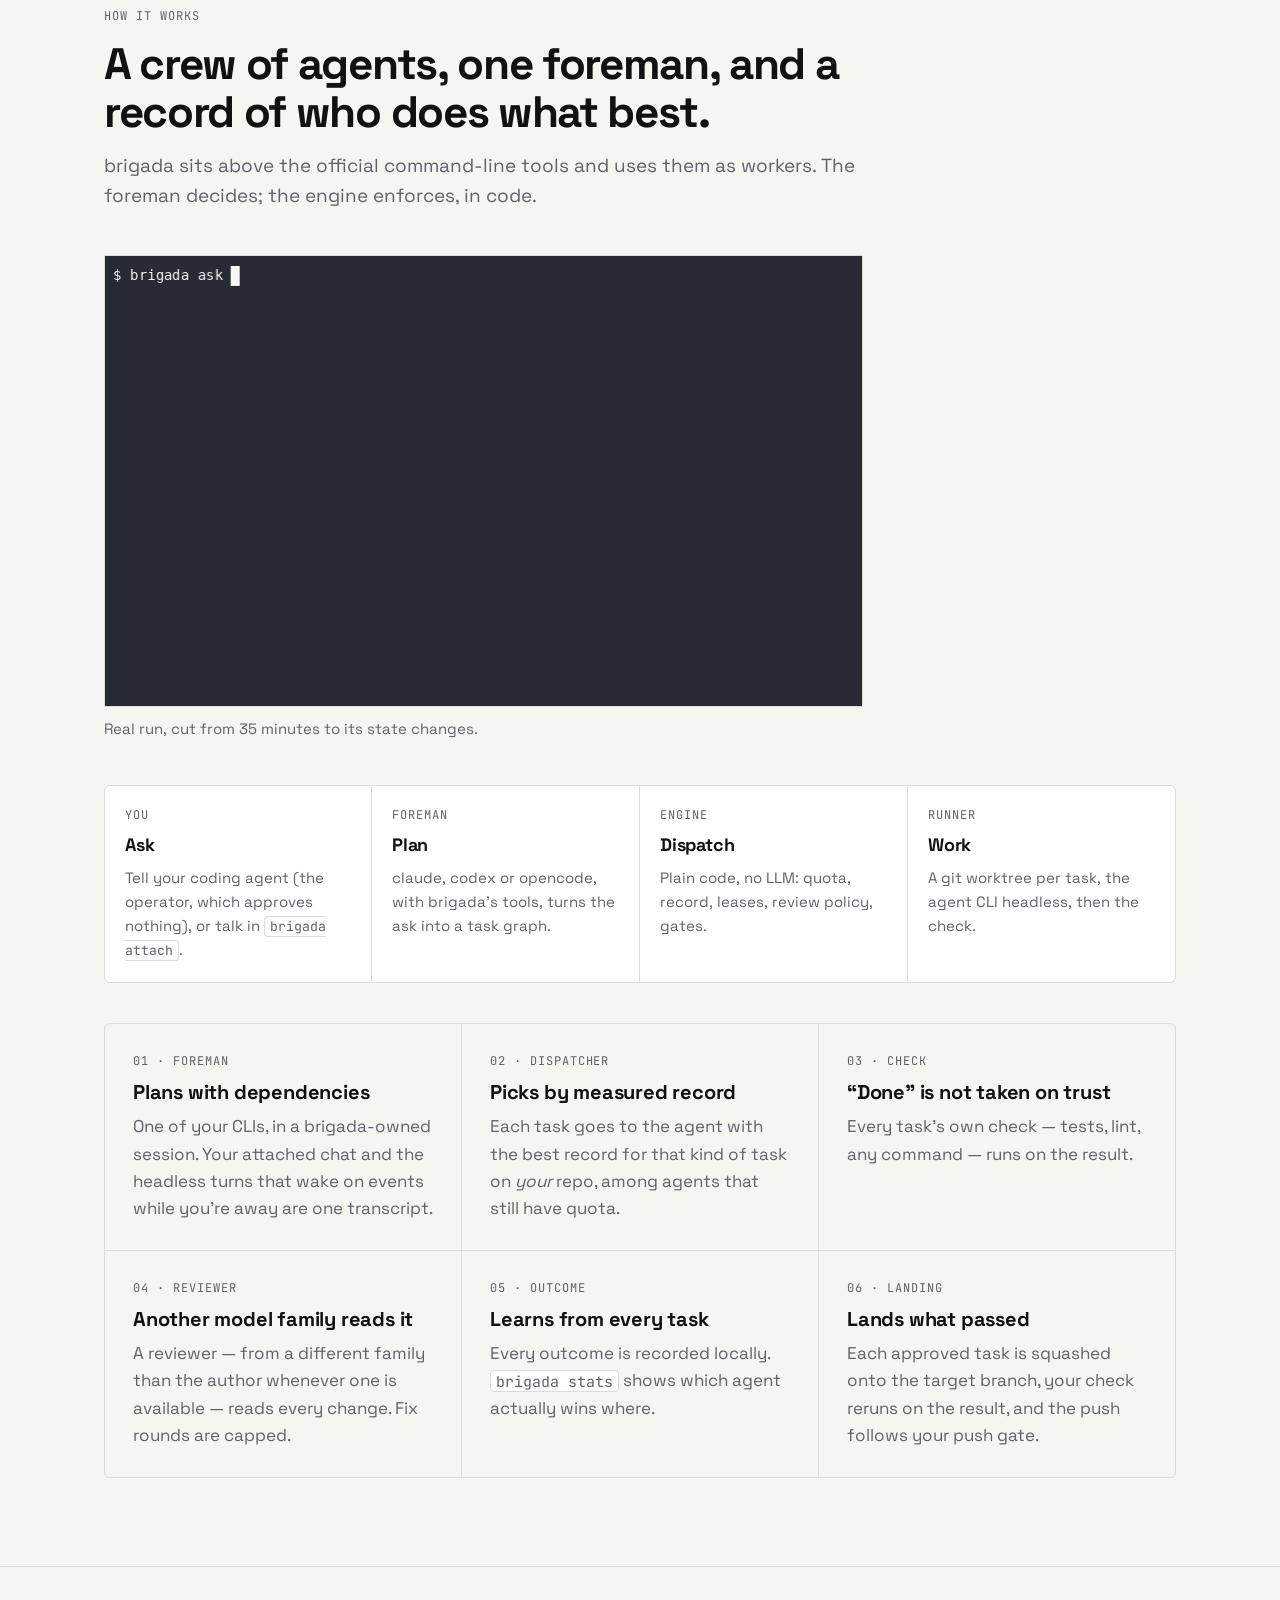
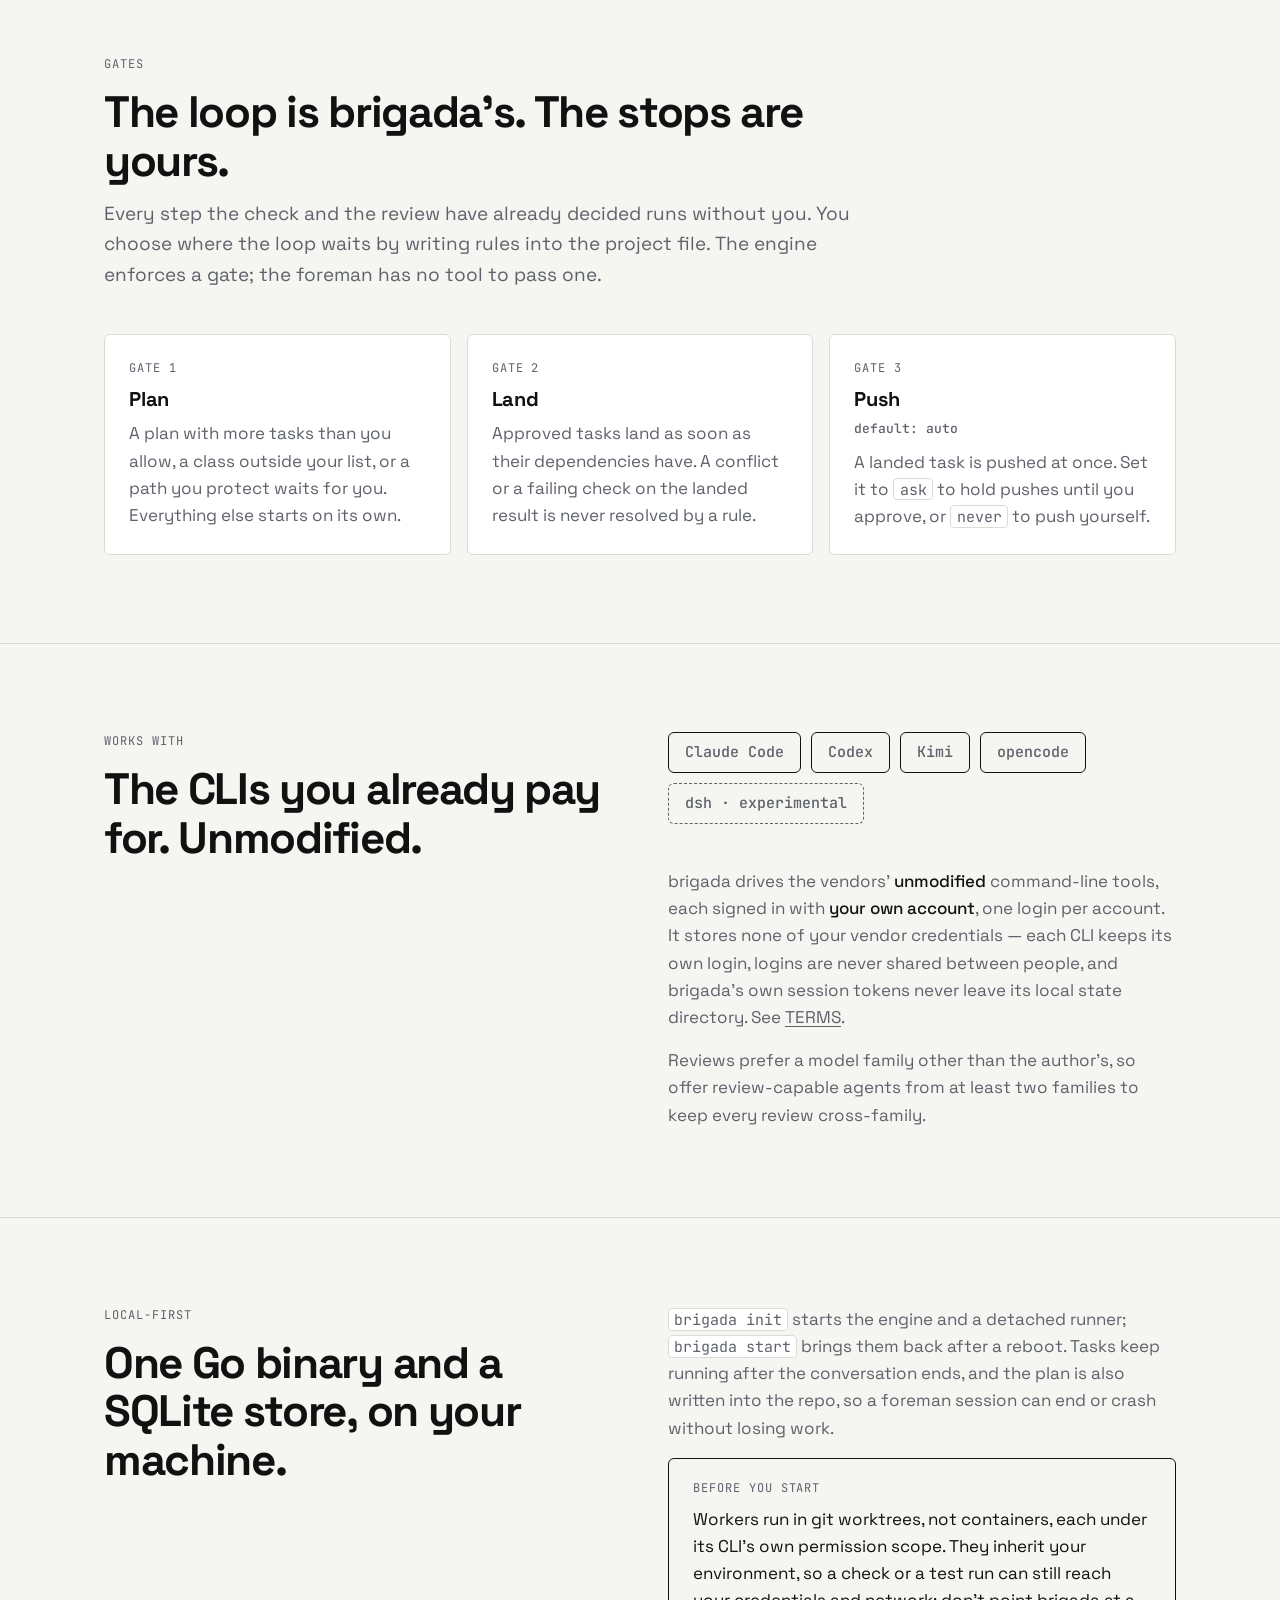
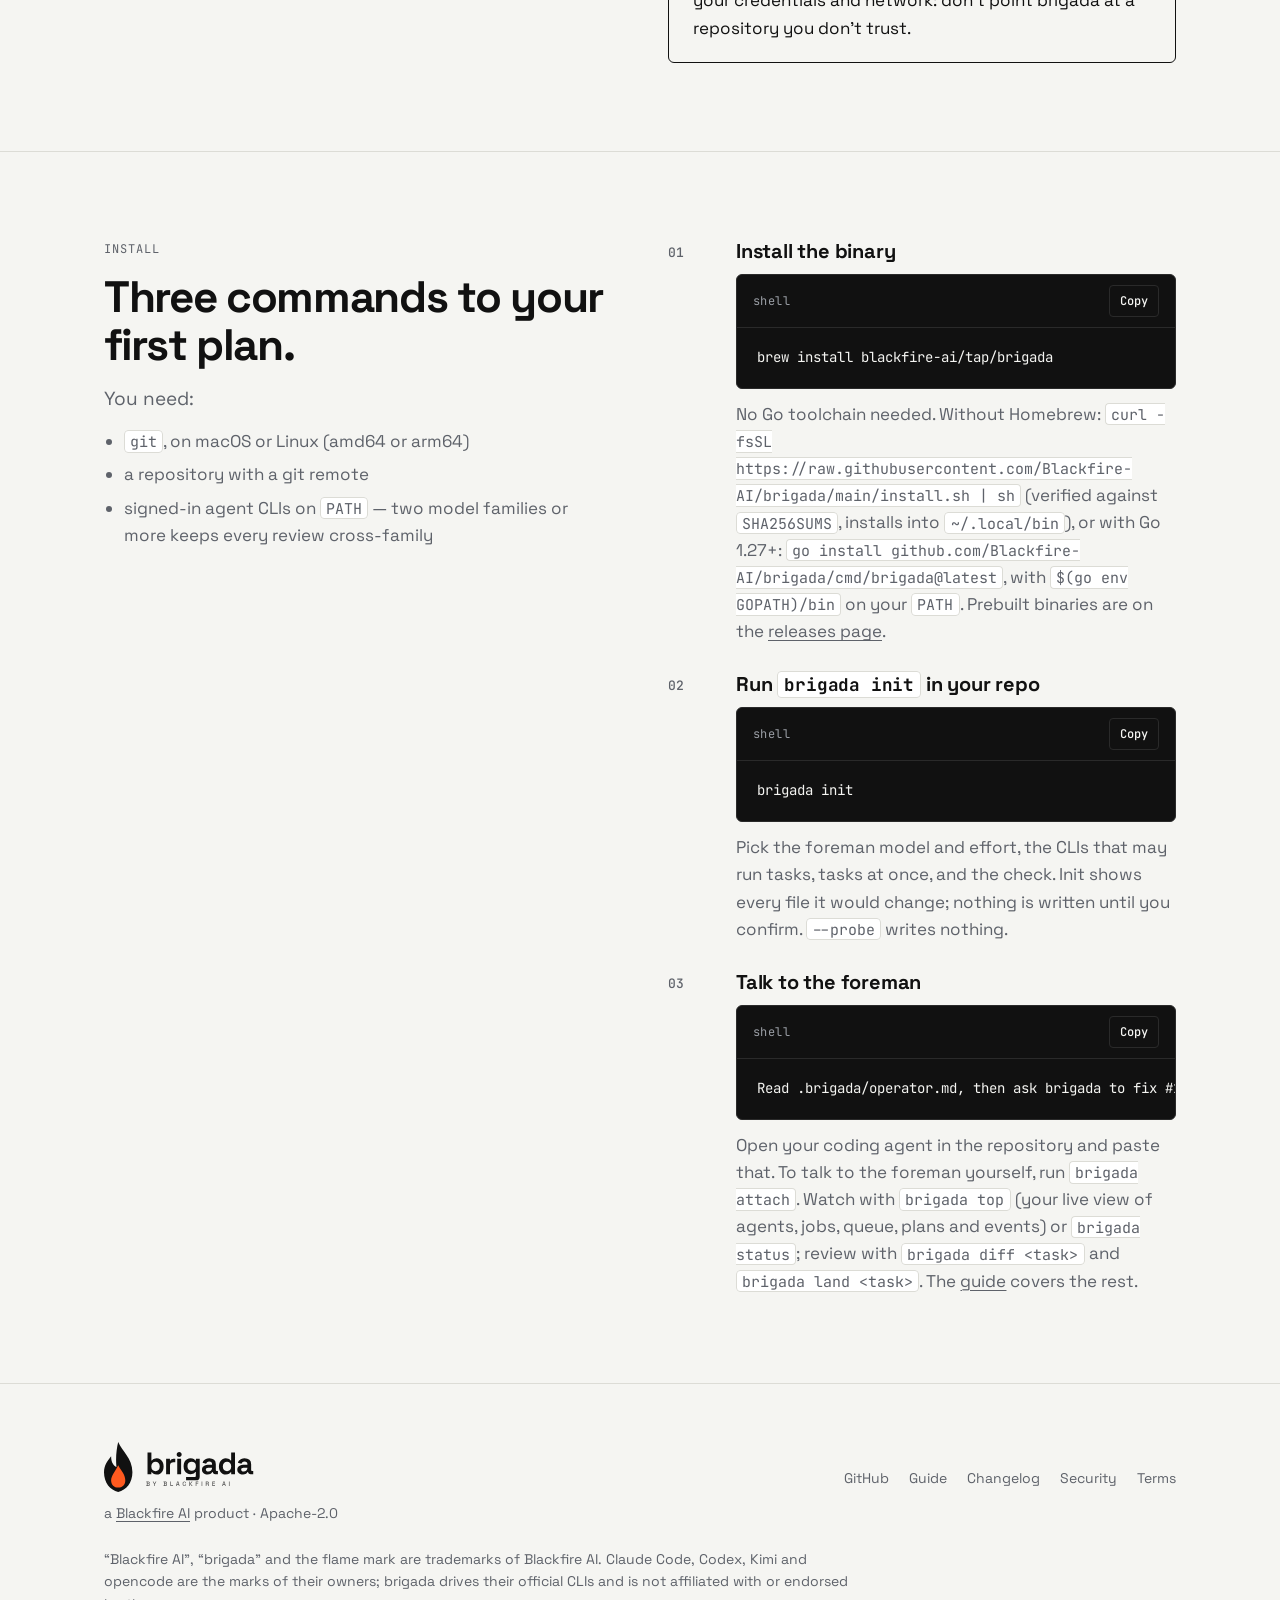
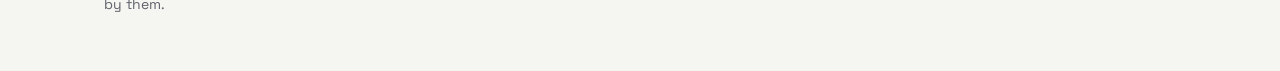
==== commit 24bd4c55: "docs(brigada): add a demo run GIF to How it works Co-Authored-By: Claude Opus 5.5 <noreply@anthropic" ====
--- a/brigada/index.html
+++ b/brigada/index.html
@@ -108,6 +108,11 @@
       <p>brigada sits above the official command-line tools and uses them as workers. The foreman decides; the engine enforces, in code.</p>
     </div>
 
+    <figure class="demo">
+      <img src="/assets/brigada/demo-run.gif" width="759" height="451" loading="lazy" alt="Terminal recording: brigada ask starts a plan of two tasks, claude/sonnet works on them, glm-5.3 reviews them, both land, and git log shows the task trailers.">
+      <figcaption>Real run, cut from 35 minutes to its state changes.</figcaption>
+    </figure>
+
     <div class="flow" aria-label="Architecture">
       <div class="flow-step"><span class="label">You</span><strong>Ask</strong><span>Tell your coding agent (the operator, which approves nothing), or talk in <code>brigada attach</code>.</span></div>
       <div class="flow-step"><span class="label">Foreman</span><strong>Plan</strong><span>claude, codex or opencode, with brigada’s tools, turns the ask into a task graph.</span></div>
--- a/assets/brigada.css
+++ b/assets/brigada.css
@@ -1,4 +1,4 @@
-/* /brigada/ page. The wordmark SVGs are the brand files, unmodified. */
+/* /brigada/ page. The lockup SVGs come from assets/brigada/ (flame + Space Grotesk, text as paths). */
 
 .hero { padding: 72px 0 88px; }
 .hero .wrap { display: grid; grid-template-columns: 1.05fr 1fr; gap: 56px; align-items: center; }
@@ -7,19 +7,11 @@
 .hero-copy { display: grid; gap: 24px; min-width: 0; }
 .hero-copy .lead { font-size: 20px; color: var(--muted); max-width: 560px; }
 
-/* Clear space around the wordmark: two cells on every side (README, Usage). */
-.wordmark { padding: 22px 0; }
-.wordmark img { width: 340px; height: auto; }
-@media (max-width: 420px) { .wordmark img { width: 260px; } }
+/* Clear space around the lockup: at least the flame core's height on every side. */
+.wordmark { padding: 16px 0; }
+.wordmark img { width: 360px; height: auto; }
+@media (max-width: 420px) { .wordmark img { width: 270px; } }
 
-/* Endorsed lockup: typeset "by Blackfire AI" set apart from the pixel wordmark. */
-.endorse {
-  display: inline-flex; align-items: center; gap: 8px; margin-top: 4px;
-  font-size: 15px; color: var(--muted); text-decoration: none;
-}
-.endorse svg { width: 10px; height: 18px; color: var(--fg); }
-.endorse b { color: var(--fg); font-weight: 700; letter-spacing: -0.03em; }
-.endorse:hover b { text-decoration: underline; }
 
 .cta { display: flex; flex-wrap: wrap; gap: 12px; }
 
@@ -88,9 +80,13 @@
 
 .reqs { margin: 0; padding-left: 20px; color: var(--muted); display: grid; gap: 6px; }
 
-.footer-mark img { width: 120px; height: auto; margin: 10px 0; }
+.footer-mark img { width: 150px; height: auto; margin: 10px 0; }
 
 @media (max-width: 600px) {
   .pains li, .step { grid-template-columns: 32px 1fr; }
   .section { padding: 64px 0; }
 }
+
+.demo { margin: 0 0 44px; max-width: 759px; }
+.demo img { width: 100%; height: auto; border: 1px solid var(--line); }
+.demo figcaption { margin-top: 10px; color: var(--muted); font-size: 15px; }
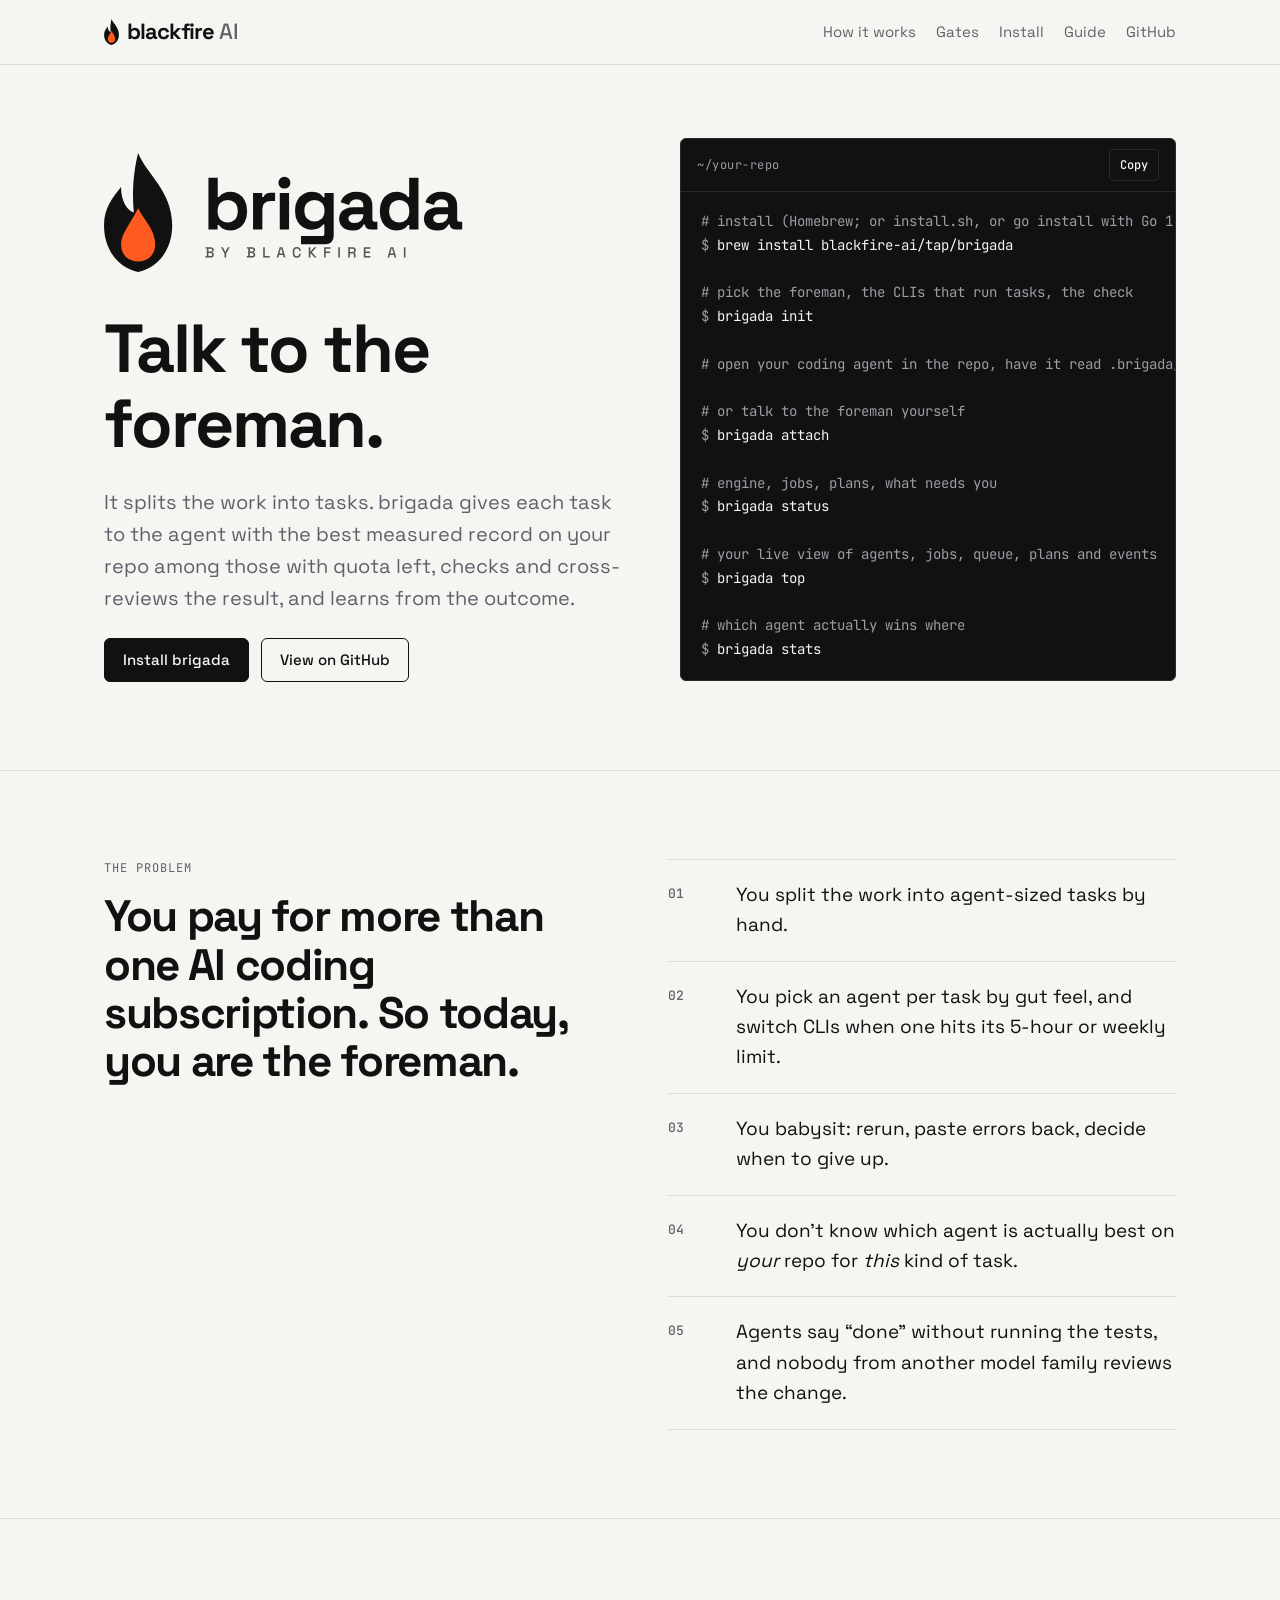
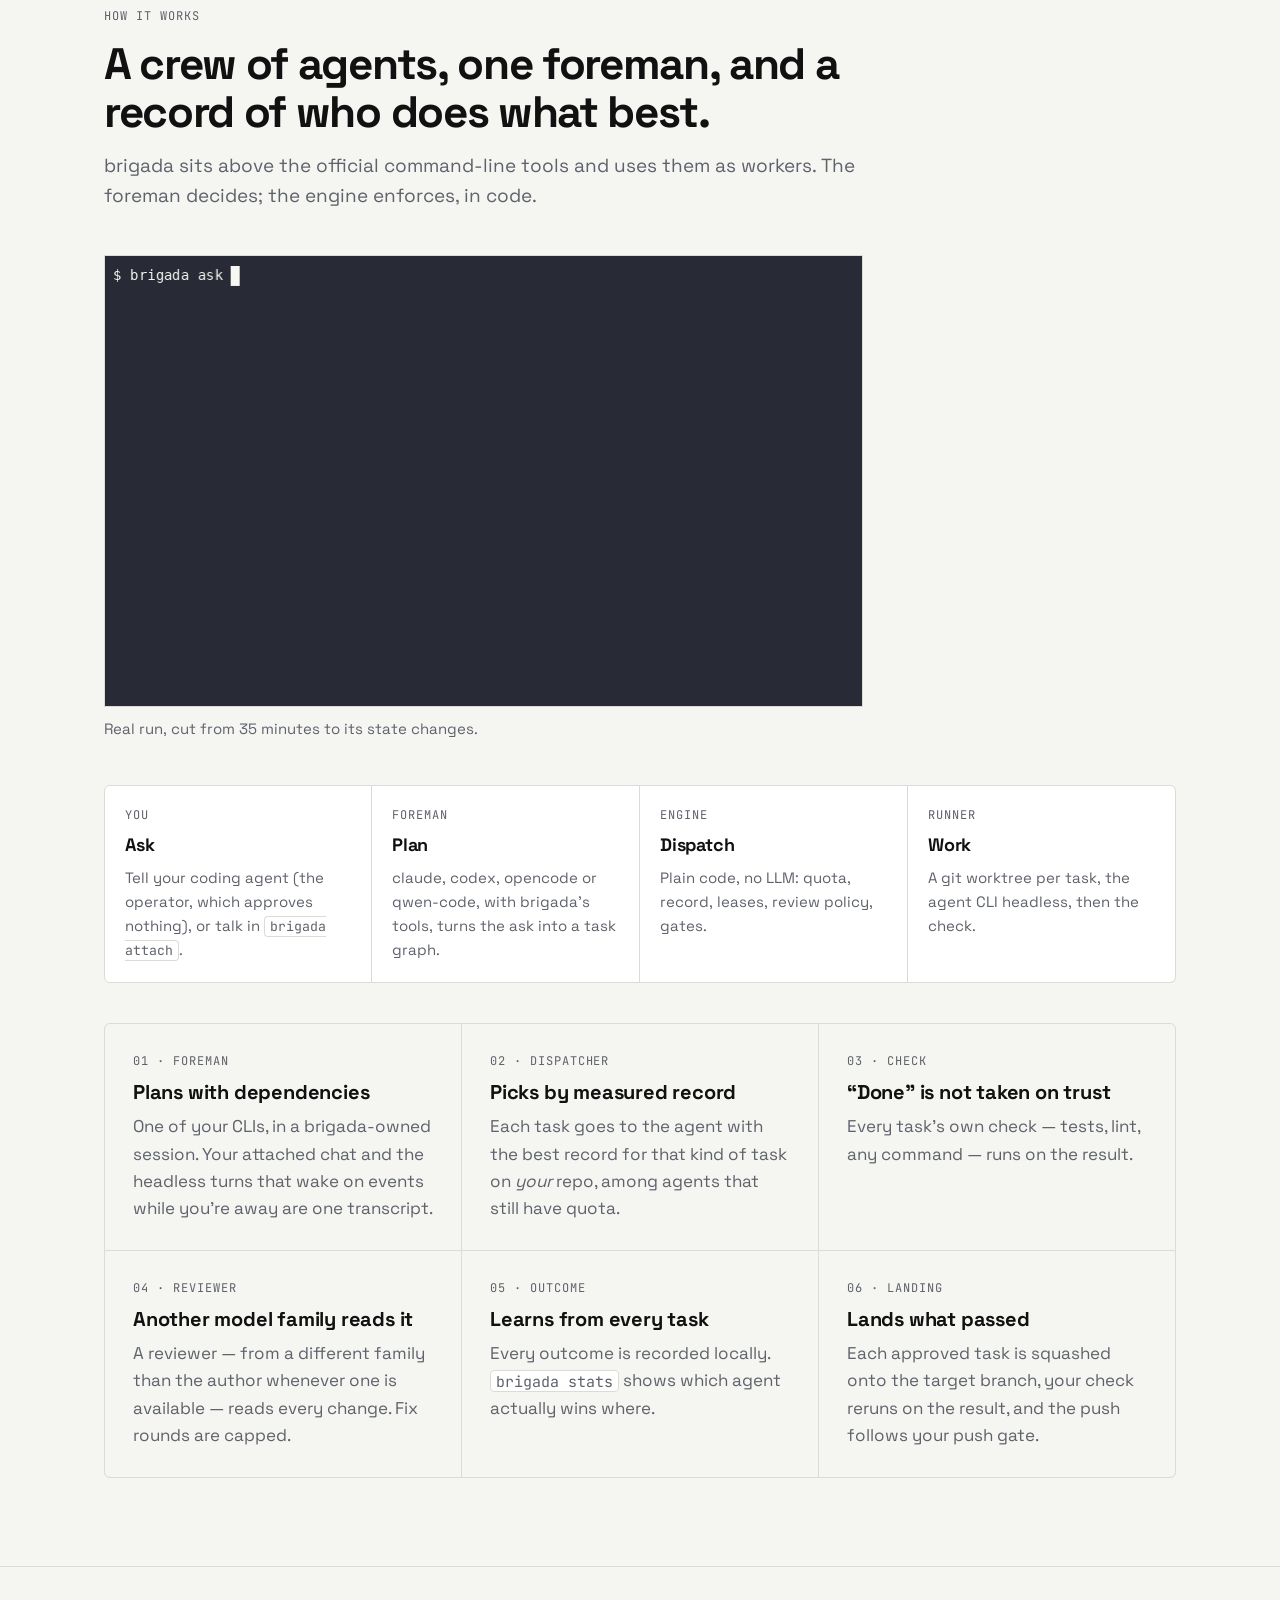
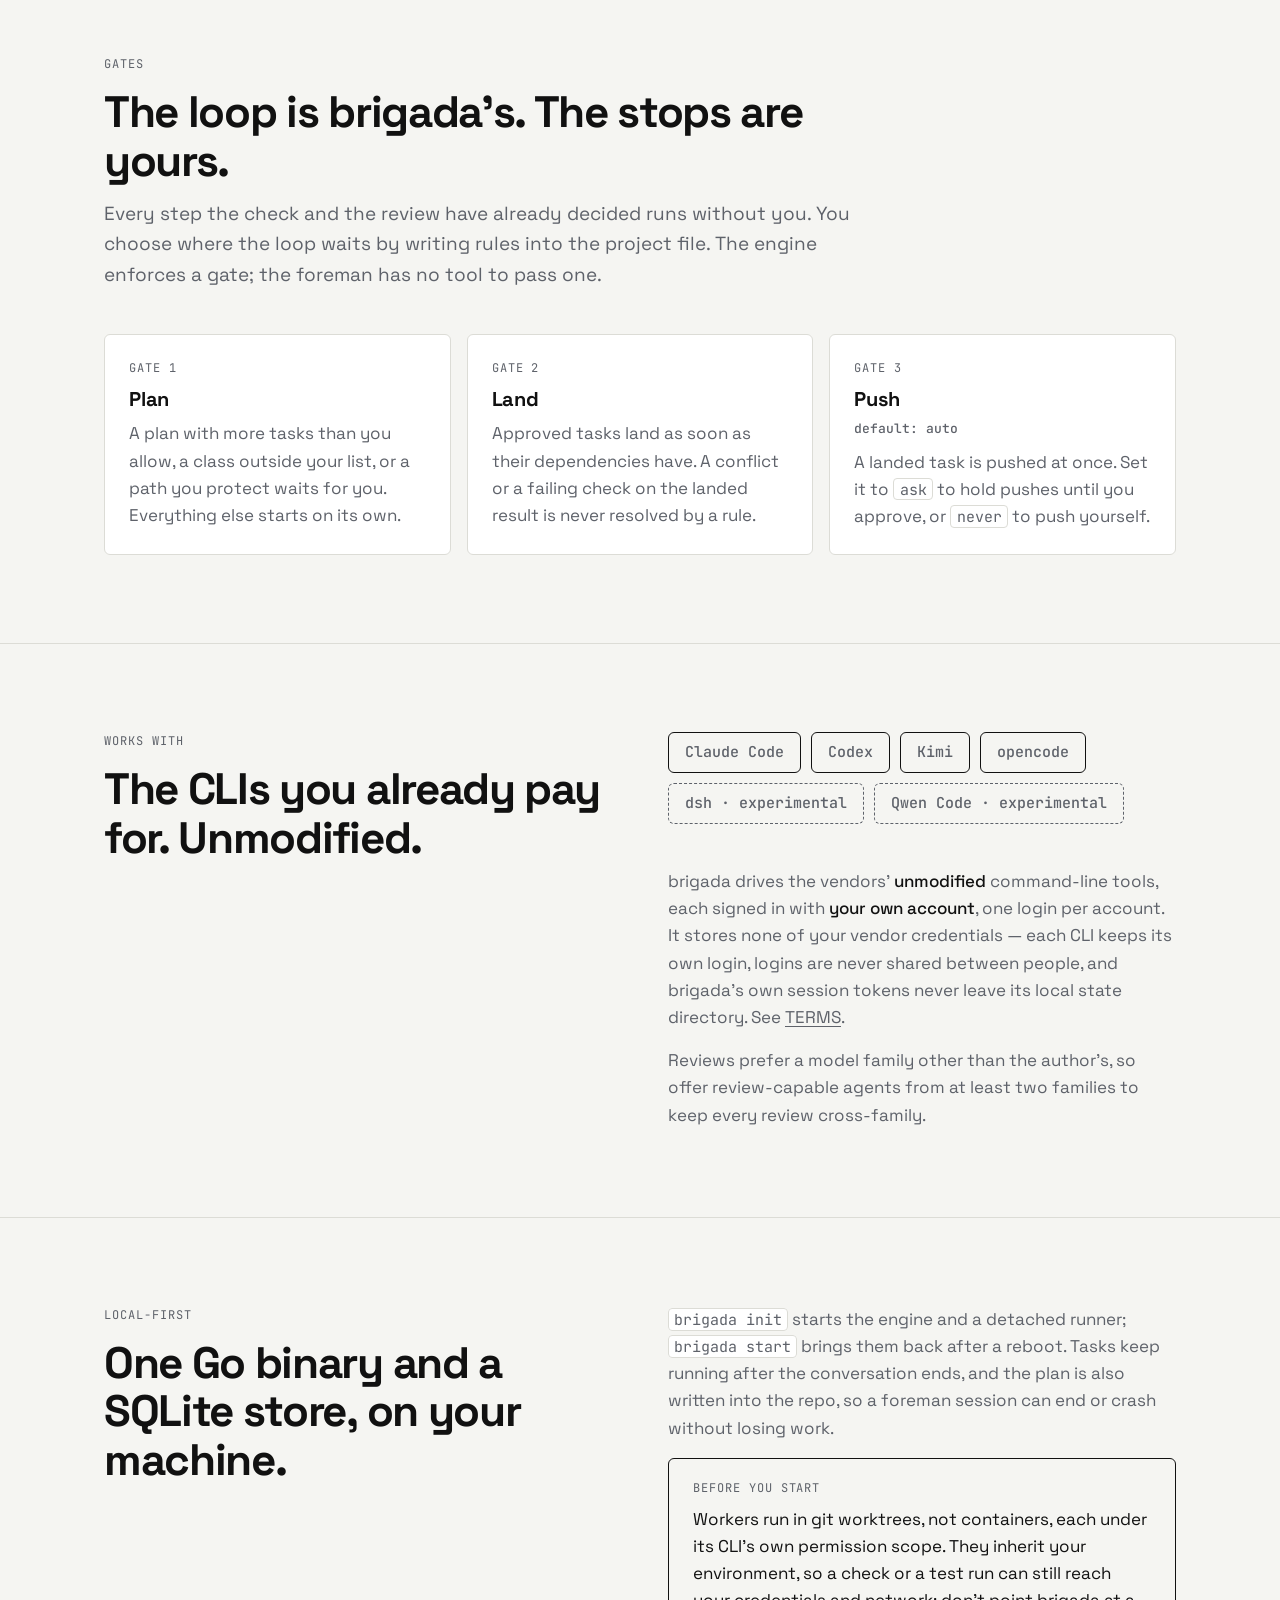
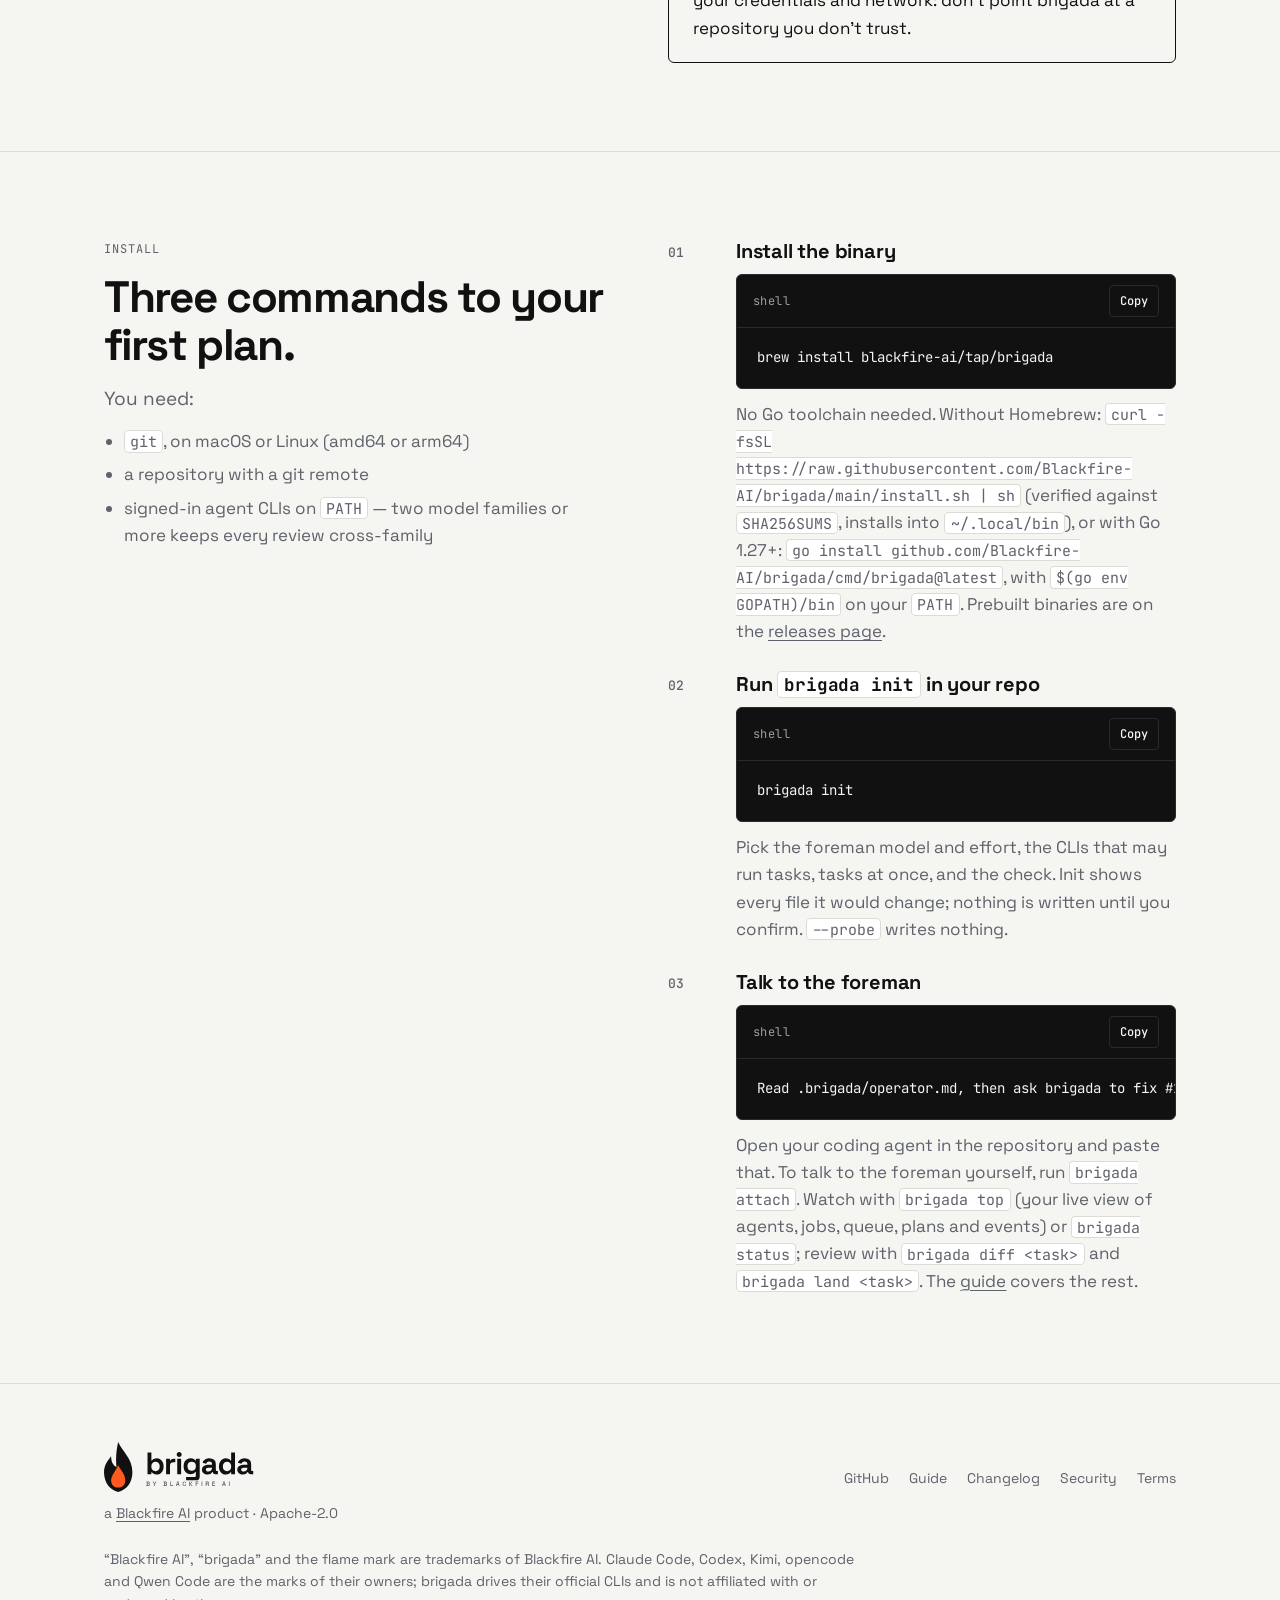
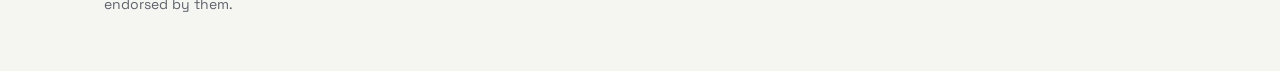
==== commit 29772518: "docs(brigada): name Qwen Code among the CLIs and the foreman harnesses qwen-code ships as an experim" ====
--- a/brigada/index.html
+++ b/brigada/index.html
@@ -115,7 +115,7 @@
 
     <div class="flow" aria-label="Architecture">
       <div class="flow-step"><span class="label">You</span><strong>Ask</strong><span>Tell your coding agent (the operator, which approves nothing), or talk in <code>brigada attach</code>.</span></div>
-      <div class="flow-step"><span class="label">Foreman</span><strong>Plan</strong><span>claude, codex or opencode, with brigada’s tools, turns the ask into a task graph.</span></div>
+      <div class="flow-step"><span class="label">Foreman</span><strong>Plan</strong><span>claude, codex, opencode or qwen-code, with brigada’s tools, turns the ask into a task graph.</span></div>
       <div class="flow-step"><span class="label">Engine</span><strong>Dispatch</strong><span>Plain code, no LLM: quota, record, leases, review policy, gates.</span></div>
       <div class="flow-step"><span class="label">Runner</span><strong>Work</strong><span>A git worktree per task, the agent CLI headless, then the check.</span></div>
     </div>
@@ -159,6 +159,7 @@
         <li>Kimi</li>
         <li>opencode</li>
         <li class="exp">dsh · experimental</li>
+        <li class="exp">Qwen Code · experimental</li>
       </ul>
       <p>brigada drives the vendors’ <strong>unmodified</strong> command-line tools, each signed in with <strong>your own account</strong>, one login per account. It stores none of your vendor credentials — each CLI keeps its own login, logins are never shared between people, and brigada’s own session tokens never leave its local state directory. See <a href="https://github.com/Blackfire-AI/brigada/blob/main/docs/TERMS.md">TERMS</a>.</p>
       <p>Reviews prefer a model family other than the author’s, so offer review-capable agents from at least two families to keep every review cross-family.</p>
@@ -246,7 +247,7 @@
         <a href="https://github.com/Blackfire-AI/brigada/blob/main/docs/TERMS.md">Terms</a>
       </nav>
     </div>
-    <p class="fine">“Blackfire AI”, “brigada” and the flame mark are trademarks of Blackfire AI. Claude Code, Codex, Kimi and opencode are the marks of their owners; brigada drives their official CLIs and is not affiliated with or endorsed by them.</p>
+    <p class="fine">“Blackfire AI”, “brigada” and the flame mark are trademarks of Blackfire AI. Claude Code, Codex, Kimi, opencode and Qwen Code are the marks of their owners; brigada drives their official CLIs and is not affiliated with or endorsed by them.</p>
   </div>
 </footer>
 
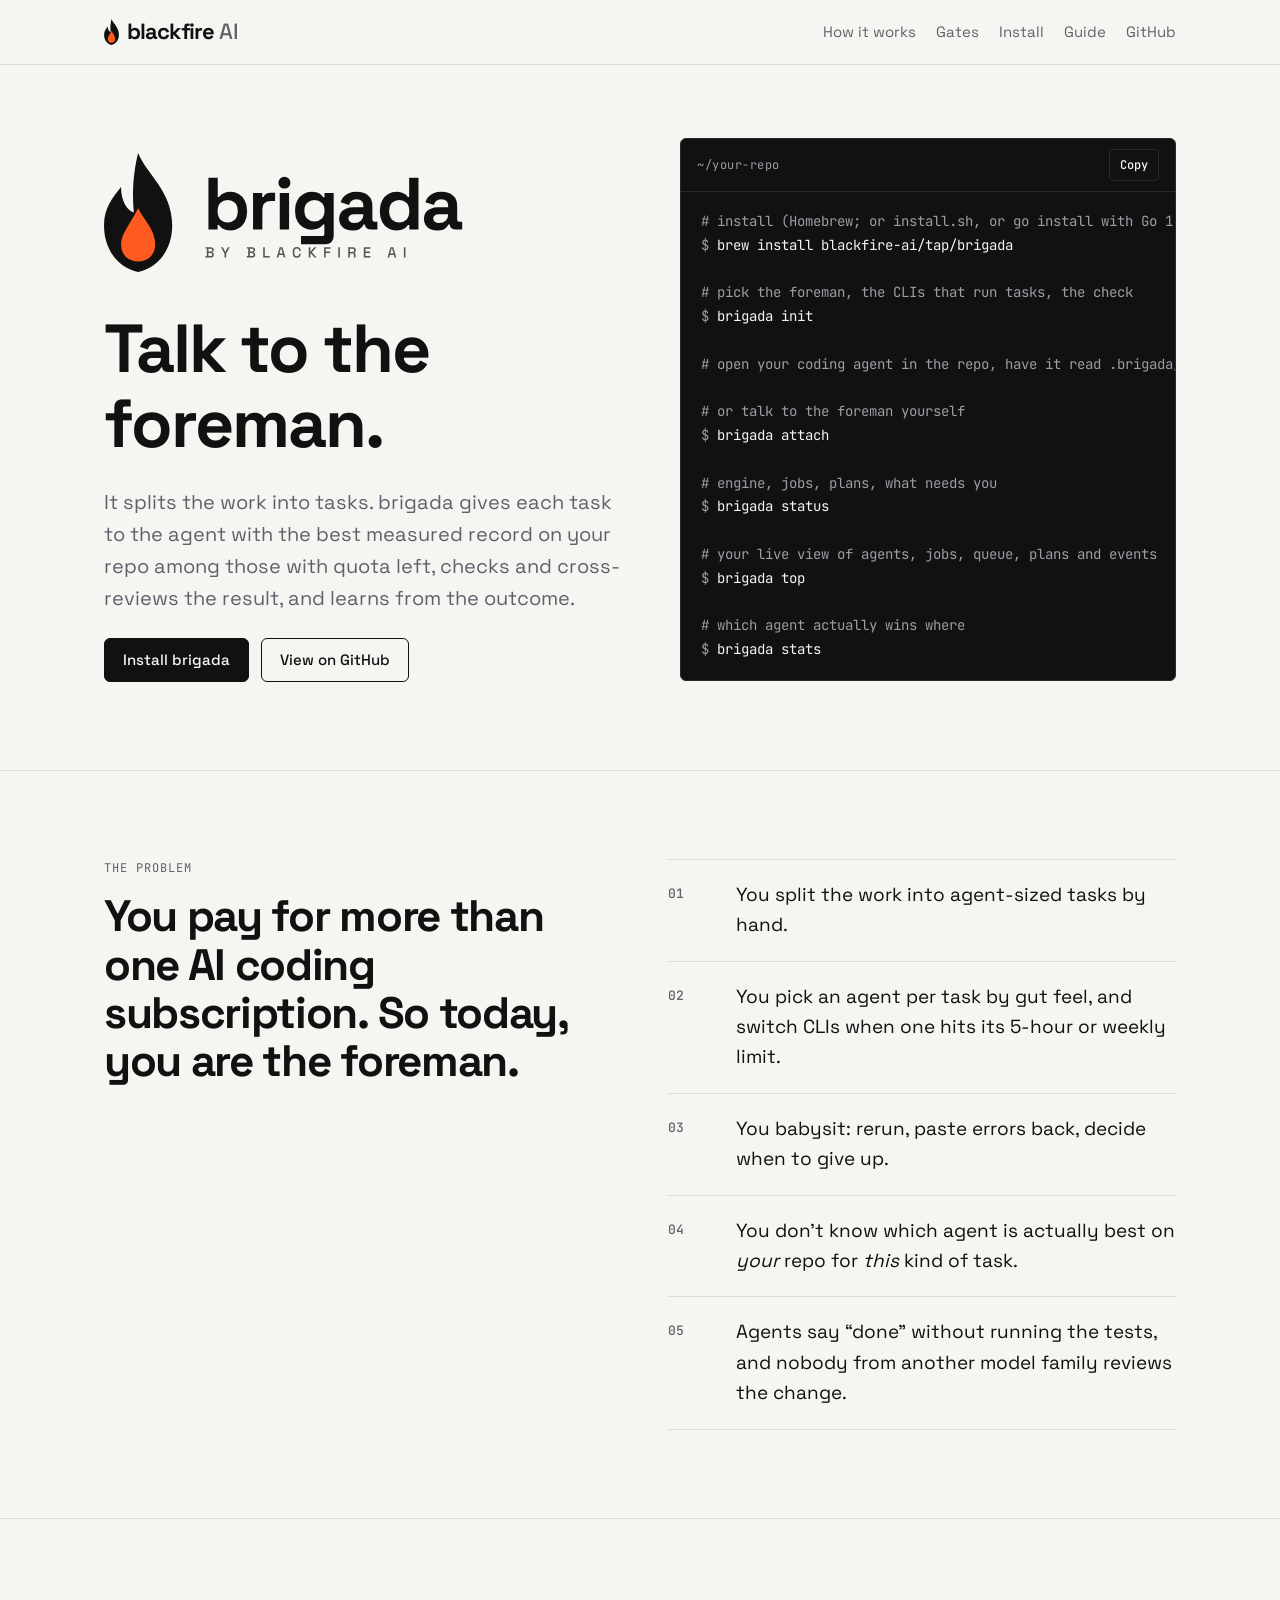
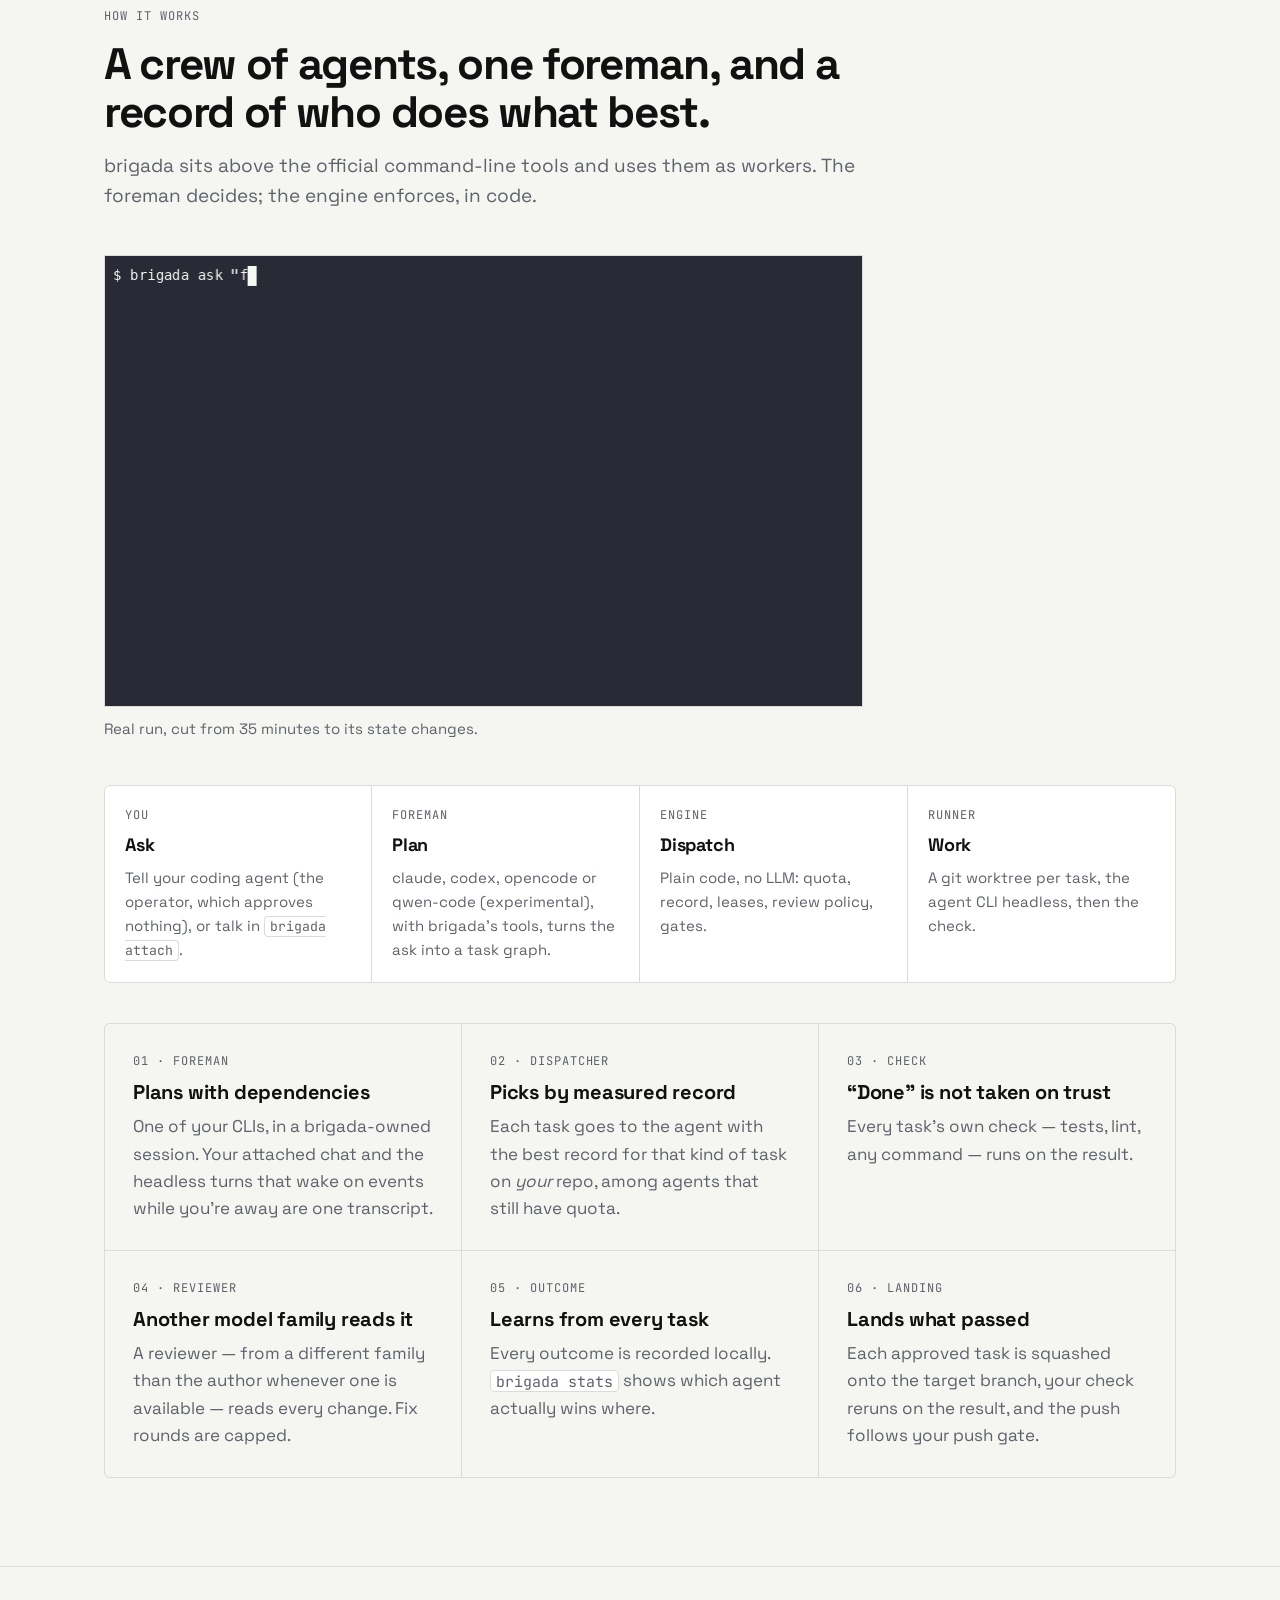
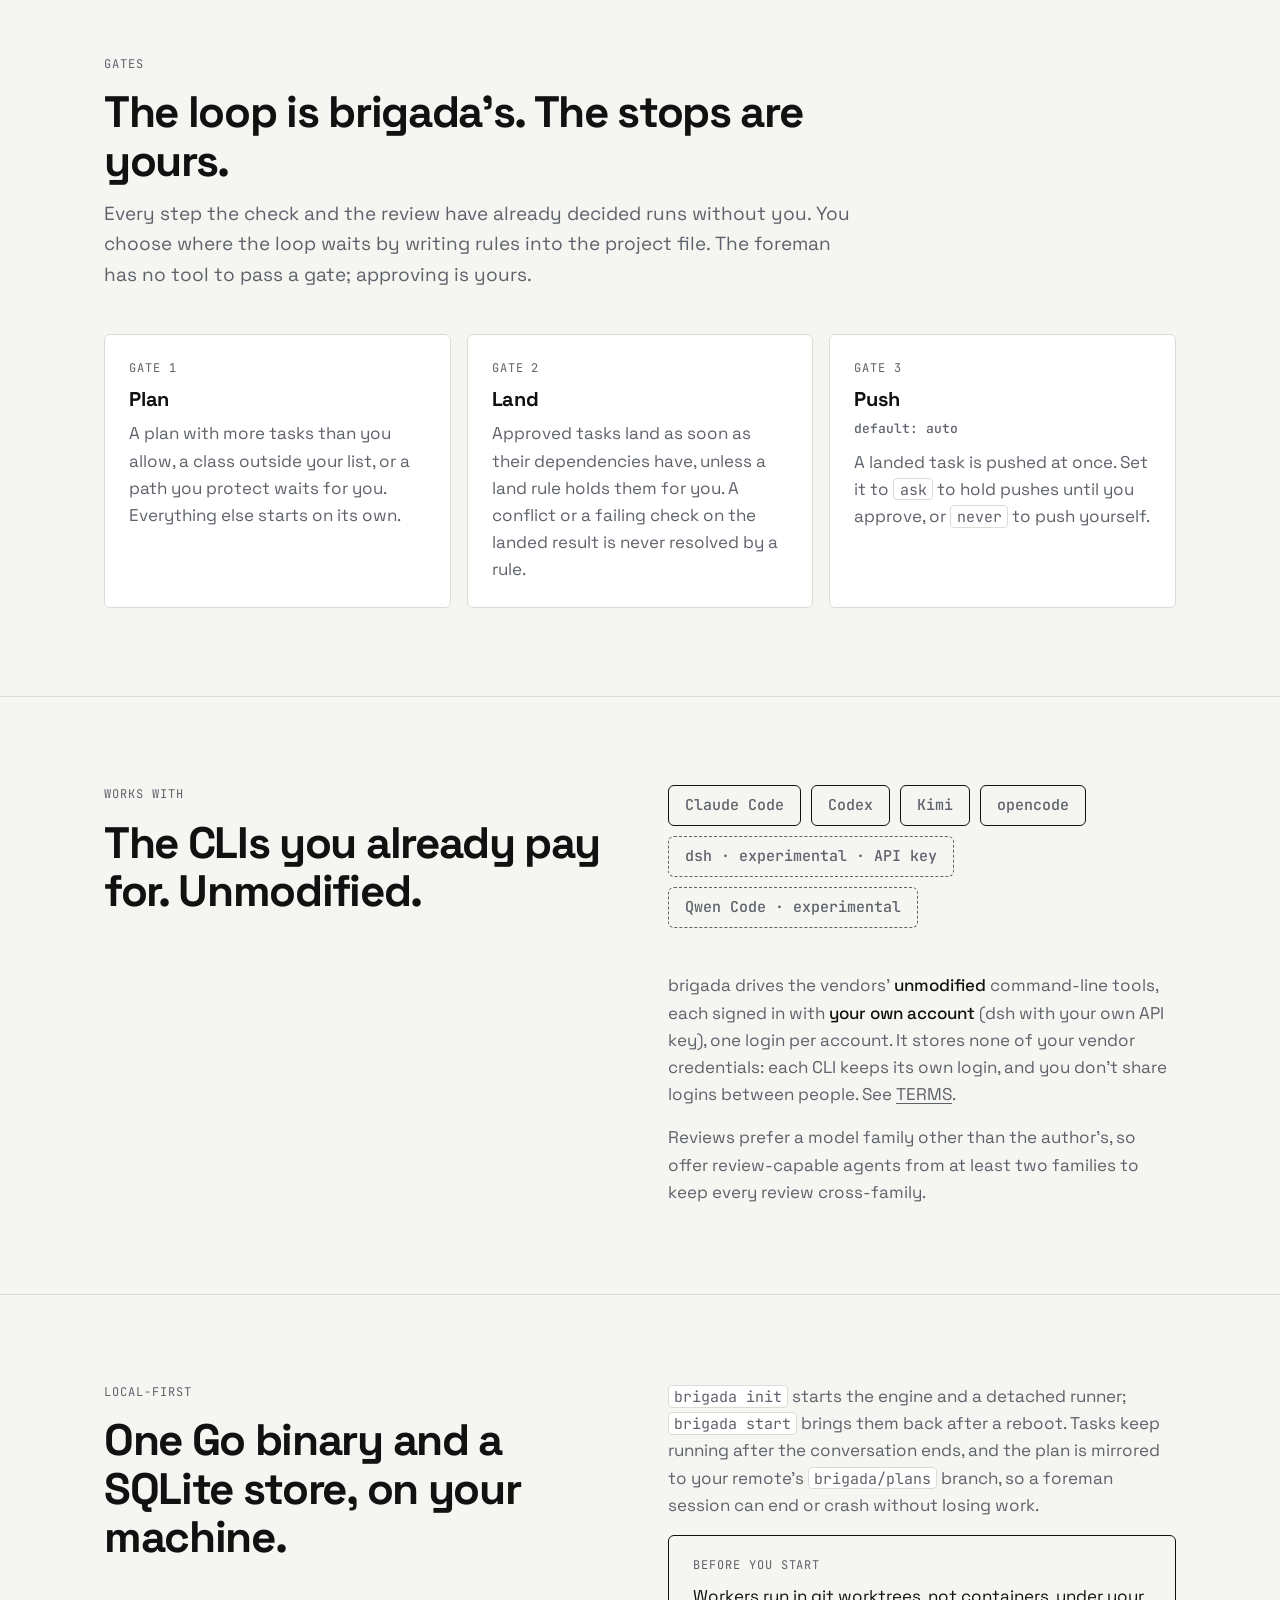
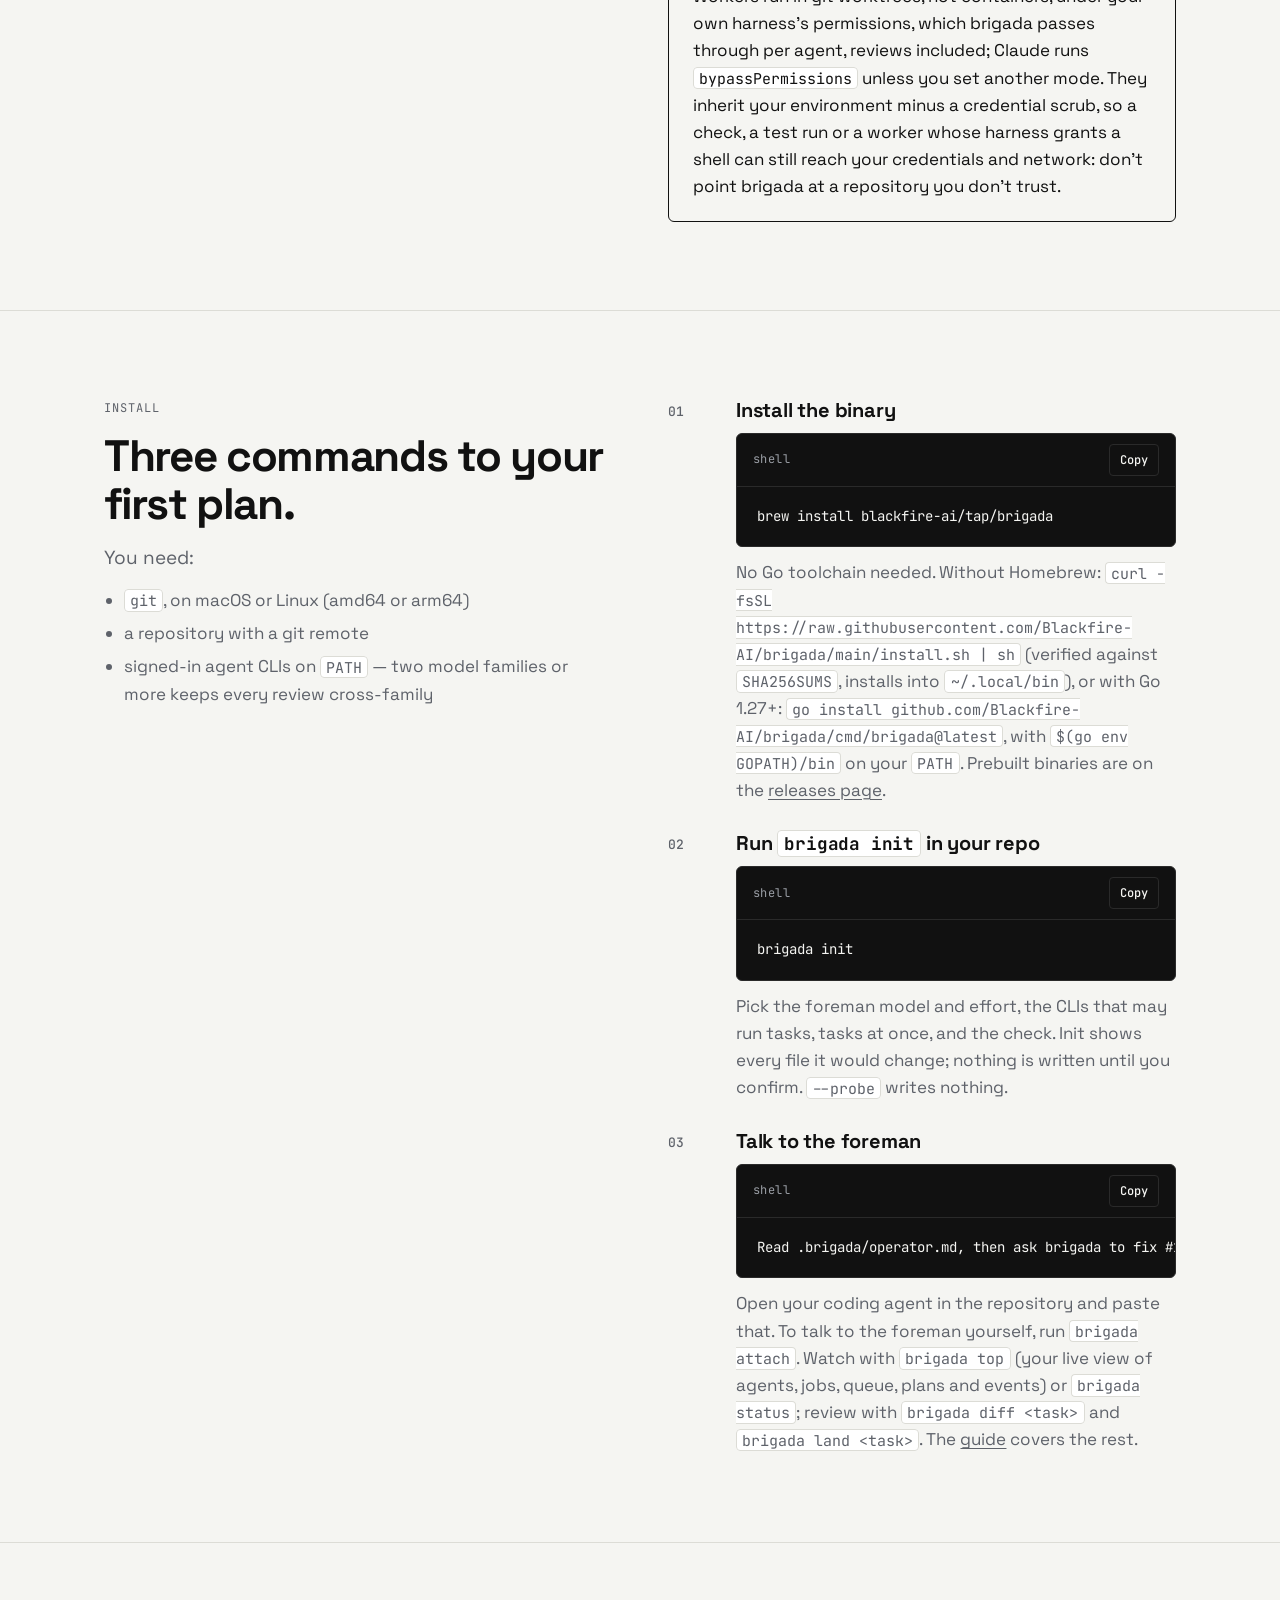
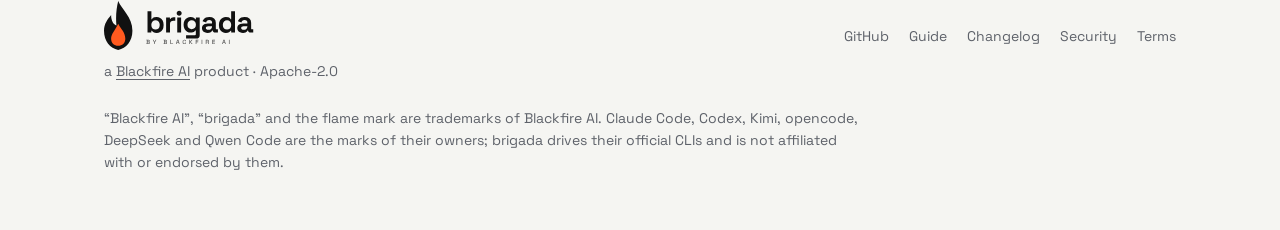
==== commit 30b95174: "docs(brigada): match the permission, dsh and plan-file copy to brigada 1.3.0 Workers run under the h" ====
--- a/brigada/index.html
+++ b/brigada/index.html
@@ -115,7 +115,7 @@
 
     <div class="flow" aria-label="Architecture">
       <div class="flow-step"><span class="label">You</span><strong>Ask</strong><span>Tell your coding agent (the operator, which approves nothing), or talk in <code>brigada attach</code>.</span></div>
-      <div class="flow-step"><span class="label">Foreman</span><strong>Plan</strong><span>claude, codex, opencode or qwen-code, with brigada’s tools, turns the ask into a task graph.</span></div>
+      <div class="flow-step"><span class="label">Foreman</span><strong>Plan</strong><span>claude, codex, opencode or qwen-code (experimental), with brigada’s tools, turns the ask into a task graph.</span></div>
       <div class="flow-step"><span class="label">Engine</span><strong>Dispatch</strong><span>Plain code, no LLM: quota, record, leases, review policy, gates.</span></div>
       <div class="flow-step"><span class="label">Runner</span><strong>Work</strong><span>A git worktree per task, the agent CLI headless, then the check.</span></div>
     </div>
@@ -136,11 +136,11 @@
     <div class="section-head">
       <span class="label">Gates</span>
       <h2 id="gates-title">The loop is brigada’s. The stops are yours.</h2>
-      <p>Every step the check and the review have already decided runs without you. You choose where the loop waits by writing rules into the project file. The engine enforces a gate; the foreman has no tool to pass one.</p>
+      <p>Every step the check and the review have already decided runs without you. You choose where the loop waits by writing rules into the project file. The foreman has no tool to pass a gate; approving is yours.</p>
     </div>
     <div class="gates">
       <div class="gate"><span class="label">Gate 1</span><h3>Plan</h3><p>A plan with more tasks than you allow, a class outside your list, or a path you protect waits for you. Everything else starts on its own.</p></div>
-      <div class="gate"><span class="label">Gate 2</span><h3>Land</h3><p>Approved tasks land as soon as their dependencies have. A conflict or a failing check on the landed result is never resolved by a rule.</p></div>
+      <div class="gate"><span class="label">Gate 2</span><h3>Land</h3><p>Approved tasks land as soon as their dependencies have, unless a land rule holds them for you. A conflict or a failing check on the landed result is never resolved by a rule.</p></div>
       <div class="gate"><span class="label">Gate 3</span><h3>Push</h3><p class="default">default: auto</p><p>A landed task is pushed at once. Set it to <code>ask</code> to hold pushes until you approve, or <code>never</code> to push yourself.</p></div>
     </div>
   </div>
@@ -158,10 +158,10 @@
         <li>Codex</li>
         <li>Kimi</li>
         <li>opencode</li>
-        <li class="exp">dsh · experimental</li>
+        <li class="exp">dsh · experimental · API key</li>
         <li class="exp">Qwen Code · experimental</li>
       </ul>
-      <p>brigada drives the vendors’ <strong>unmodified</strong> command-line tools, each signed in with <strong>your own account</strong>, one login per account. It stores none of your vendor credentials — each CLI keeps its own login, logins are never shared between people, and brigada’s own session tokens never leave its local state directory. See <a href="https://github.com/Blackfire-AI/brigada/blob/main/docs/TERMS.md">TERMS</a>.</p>
+      <p>brigada drives the vendors’ <strong>unmodified</strong> command-line tools, each signed in with <strong>your own account</strong> (dsh with your own API key), one login per account. It stores none of your vendor credentials: each CLI keeps its own login, and you don’t share logins between people. See <a href="https://github.com/Blackfire-AI/brigada/blob/main/docs/TERMS.md">TERMS</a>.</p>
       <p>Reviews prefer a model family other than the author’s, so offer review-capable agents from at least two families to keep every review cross-family.</p>
     </div>
   </div>
@@ -174,10 +174,10 @@
       <h2 id="local-title">One Go binary and a SQLite store, on your machine.</h2>
     </div>
     <div class="prose">
-      <p><code>brigada init</code> starts the engine and a detached runner; <code>brigada start</code> brings them back after a reboot. Tasks keep running after the conversation ends, and the plan is also written into the repo, so a foreman session can end or crash without losing work.</p>
+      <p><code>brigada init</code> starts the engine and a detached runner; <code>brigada start</code> brings them back after a reboot. Tasks keep running after the conversation ends, and the plan is mirrored to your remote’s <code>brigada/plans</code> branch, so a foreman session can end or crash without losing work.</p>
       <div class="notice" role="note">
         <span class="label">Before you start</span>
-        <p>Workers run in git worktrees, not containers, each under its CLI’s own permission scope. They inherit your environment, so a check or a test run can still reach your credentials and network: don’t point brigada at a repository you don’t trust.</p>
+        <p>Workers run in git worktrees, not containers, under your own harness’s permissions, which brigada passes through per agent, reviews included; Claude runs <code>bypassPermissions</code> unless you set another mode. They inherit your environment minus a credential scrub, so a check, a test run or a worker whose harness grants a shell can still reach your credentials and network: don’t point brigada at a repository you don’t trust.</p>
       </div>
     </div>
   </div>
@@ -247,7 +247,7 @@
         <a href="https://github.com/Blackfire-AI/brigada/blob/main/docs/TERMS.md">Terms</a>
       </nav>
     </div>
-    <p class="fine">“Blackfire AI”, “brigada” and the flame mark are trademarks of Blackfire AI. Claude Code, Codex, Kimi, opencode and Qwen Code are the marks of their owners; brigada drives their official CLIs and is not affiliated with or endorsed by them.</p>
+    <p class="fine">“Blackfire AI”, “brigada” and the flame mark are trademarks of Blackfire AI. Claude Code, Codex, Kimi, opencode, DeepSeek and Qwen Code are the marks of their owners; brigada drives their official CLIs and is not affiliated with or endorsed by them.</p>
   </div>
 </footer>
 
